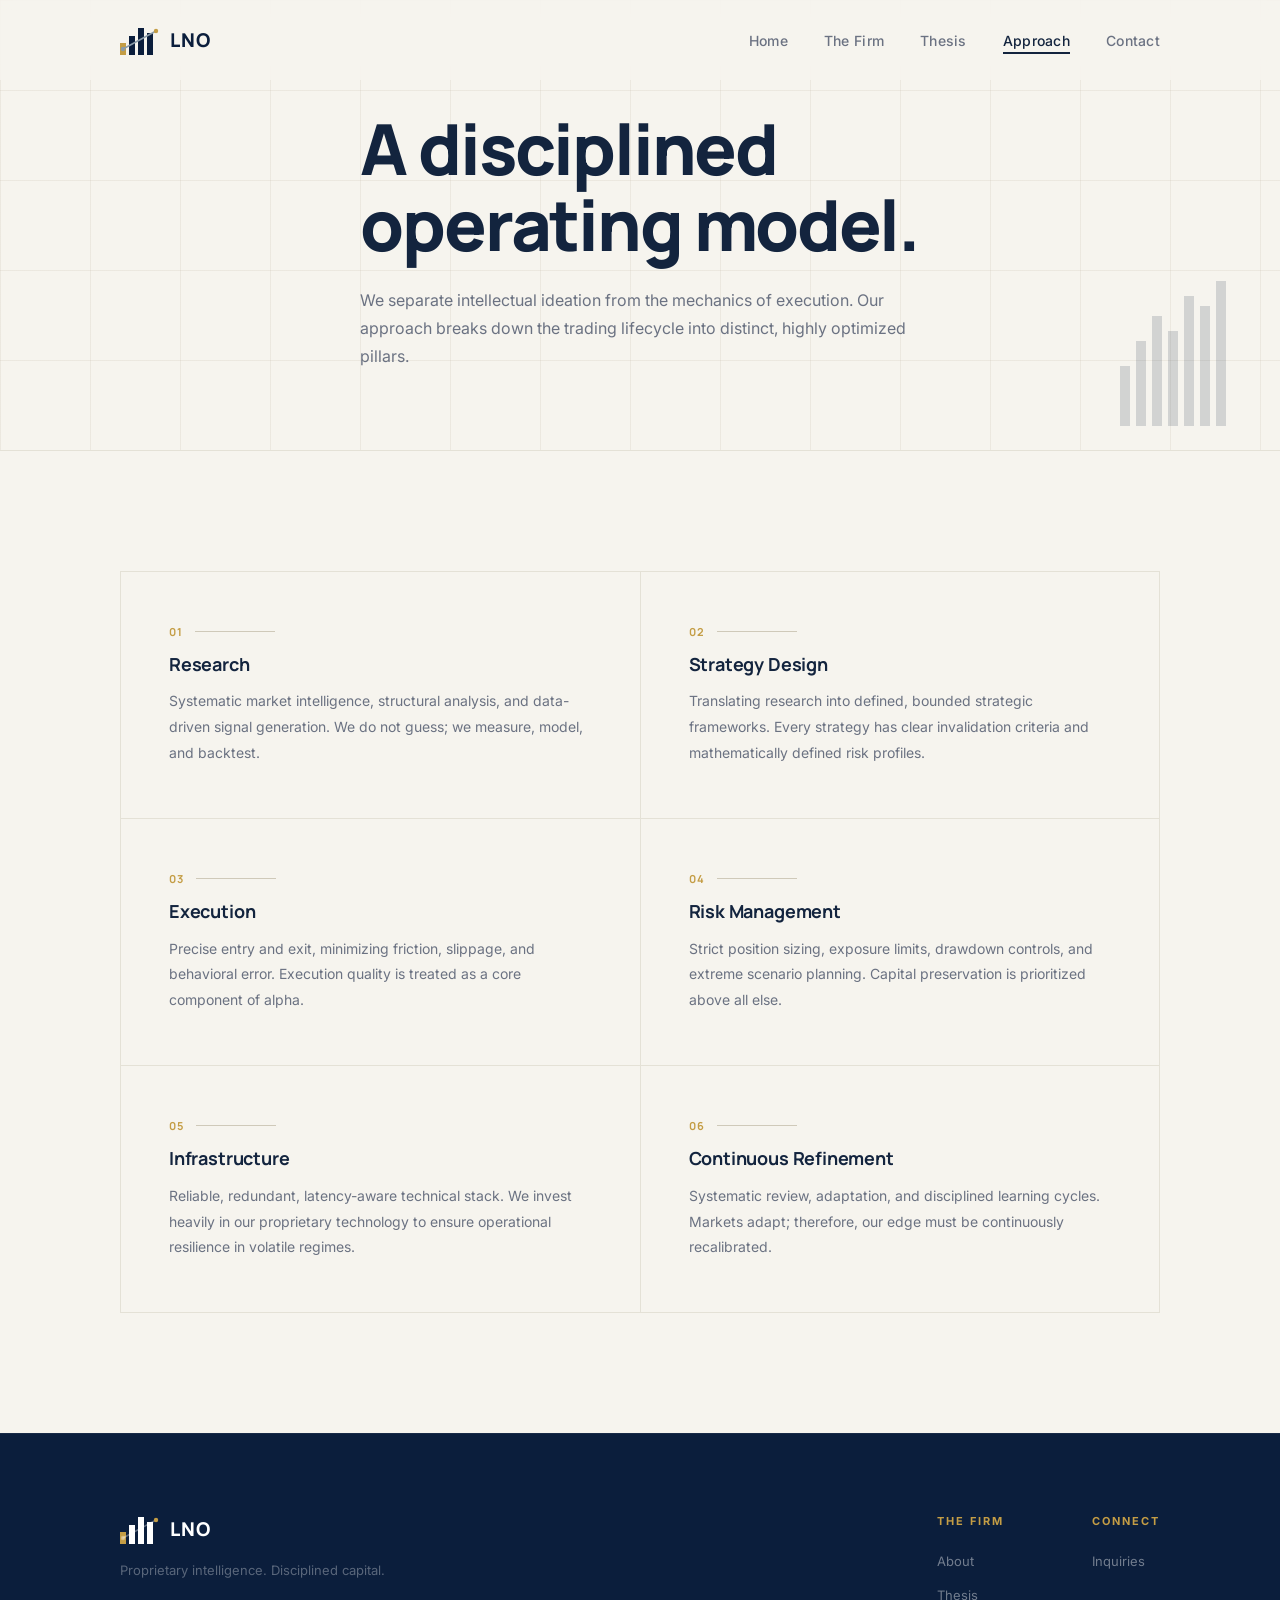
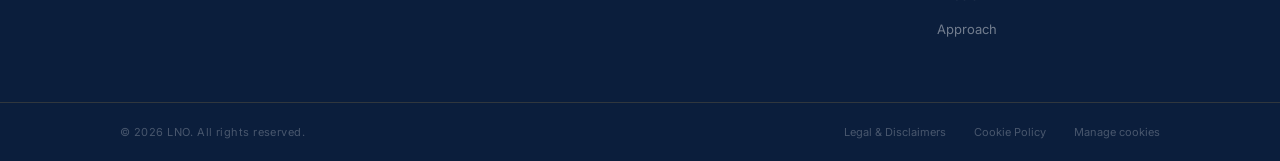
==== approach.html @ 442ed6e8 "Initial commit — LNO public website Reproduction fidèle de lno.company : - 5 pages (Home, The Firm, " ====
<!DOCTYPE html>
<html lang="en">
<head>
  <meta charset="UTF-8">
  <meta name="viewport" content="width=device-width, initial-scale=1.0">
  <title>LNO — Approach</title>
  <meta name="description" content="We separate intellectual ideation from the mechanics of execution. Our approach breaks down the trading lifecycle into distinct, highly optimized pillars.">
  <link rel="preconnect" href="https://fonts.googleapis.com">
  <link rel="preconnect" href="https://fonts.gstatic.com" crossorigin>
  <link href="https://fonts.googleapis.com/css2?family=Inter:wght@400;500;600&family=Manrope:wght@600;700;800&display=swap" rel="stylesheet">
  <link rel="stylesheet" href="style.css">
</head>
<body>

  <div id="progress-bar"></div>

  <!-- ===== NAV ===== -->
  <nav class="nav" id="nav">
    <div class="nav__inner">
      <a href="index.html" class="nav__logo">
        <svg class="nav__logo-icon" viewBox="0 0 40 30" fill="none" xmlns="http://www.w3.org/2000/svg">
          <rect x="0"  y="18" width="6" height="12" fill="#C49D45"/>
          <rect x="9"  y="11" width="6" height="19" fill="#0B1E3C"/>
          <rect x="18" y="3"  width="6" height="27" fill="#0B1E3C"/>
          <rect x="27" y="8"  width="6" height="22" fill="#0B1E3C"/>
          <line x1="3" y1="24" x2="36" y2="6" stroke="#8A9BA8" stroke-width="1.5" stroke-linecap="round"/>
          <circle cx="3"  cy="24" r="2.2" fill="#8A9BA8"/>
          <circle cx="36" cy="6"  r="2.2" fill="#C49D45"/>
        </svg>
        <span class="nav__logo-text">LNO</span>
      </a>

      <ul class="nav__links" id="navLinks">
        <li><a href="index.html"    class="nav__link">Home</a></li>
        <li><a href="firm.html"     class="nav__link">The Firm</a></li>
        <li><a href="thesis.html"   class="nav__link">Thesis</a></li>
        <li><a href="approach.html" class="nav__link nav__link--active">Approach</a></li>
        <li><a href="contact.html"  class="nav__link">Contact</a></li>
      </ul>

      <button class="nav__hamburger" id="hamburger" aria-label="Toggle menu" aria-expanded="false">
        <span></span><span></span><span></span>
      </button>
    </div>
  </nav>

  <!-- ===== PAGE HERO ===== -->
  <section class="page-hero">
    <div class="page-hero__chart" aria-hidden="true">
      <svg width="120" height="160" viewBox="0 0 120 160" fill="none" xmlns="http://www.w3.org/2000/svg">
        <rect x="0"  y="100" width="10" height="60"  fill="#0B1E3C"/>
        <rect x="16" y="75"  width="10" height="85"  fill="#0B1E3C"/>
        <rect x="32" y="50"  width="10" height="110" fill="#0B1E3C"/>
        <rect x="48" y="65"  width="10" height="95"  fill="#0B1E3C"/>
        <rect x="64" y="30"  width="10" height="130" fill="#0B1E3C"/>
        <rect x="80" y="40"  width="10" height="120" fill="#0B1E3C"/>
        <rect x="96" y="15"  width="10" height="145" fill="#0B1E3C"/>
      </svg>
    </div>
    <div class="container page-hero__content fade-in">
      <h1 class="page-hero__title">A disciplined<br>operating model.</h1>
      <p class="page-hero__sub">We separate intellectual ideation from the mechanics of execution. Our approach breaks down the trading lifecycle into distinct, highly optimized pillars.</p>
    </div>
  </section>

  <!-- ===== PILLARS ===== -->
  <section class="approach-pillars">
    <div class="container">
      <div class="approach-pillars__grid">

        <div class="ap-pillar fade-in" style="--delay:0s">
          <div class="ap-pillar__num">01</div>
          <h3 class="ap-pillar__title">Research</h3>
          <p class="ap-pillar__body">Systematic market intelligence, structural analysis, and data-driven signal generation. We do not guess; we measure, model, and backtest.</p>
        </div>

        <div class="ap-pillar fade-in" style="--delay:0.08s">
          <div class="ap-pillar__num">02</div>
          <h3 class="ap-pillar__title">Strategy Design</h3>
          <p class="ap-pillar__body">Translating research into defined, bounded strategic frameworks. Every strategy has clear invalidation criteria and mathematically defined risk profiles.</p>
        </div>

        <div class="ap-pillar fade-in" style="--delay:0.12s">
          <div class="ap-pillar__num">03</div>
          <h3 class="ap-pillar__title">Execution</h3>
          <p class="ap-pillar__body">Precise entry and exit, minimizing friction, slippage, and behavioral error. Execution quality is treated as a core component of alpha.</p>
        </div>

        <div class="ap-pillar fade-in" style="--delay:0.16s">
          <div class="ap-pillar__num">04</div>
          <h3 class="ap-pillar__title">Risk Management</h3>
          <p class="ap-pillar__body">Strict position sizing, exposure limits, drawdown controls, and extreme scenario planning. Capital preservation is prioritized above all else.</p>
        </div>

        <div class="ap-pillar fade-in" style="--delay:0.2s">
          <div class="ap-pillar__num">05</div>
          <h3 class="ap-pillar__title">Infrastructure</h3>
          <p class="ap-pillar__body">Reliable, redundant, latency-aware technical stack. We invest heavily in our proprietary technology to ensure operational resilience in volatile regimes.</p>
        </div>

        <div class="ap-pillar fade-in" style="--delay:0.24s">
          <div class="ap-pillar__num">06</div>
          <h3 class="ap-pillar__title">Continuous Refinement</h3>
          <p class="ap-pillar__body">Systematic review, adaptation, and disciplined learning cycles. Markets adapt; therefore, our edge must be continuously recalibrated.</p>
        </div>

      </div>
    </div>
  </section>

  <!-- ===== FOOTER ===== -->
  <footer class="footer">
    <div class="container footer__main">
      <div class="footer__brand">
        <a href="index.html" class="footer__logo">
          <svg class="footer__logo-icon" viewBox="0 0 40 30" fill="none" xmlns="http://www.w3.org/2000/svg">
            <rect x="0"  y="18" width="6" height="12" fill="#C49D45"/>
            <rect x="9"  y="11" width="6" height="19" fill="white"/>
            <rect x="18" y="3"  width="6" height="27" fill="white"/>
            <rect x="27" y="8"  width="6" height="22" fill="white"/>
            <line x1="3" y1="24" x2="36" y2="6" stroke="rgba(255,255,255,0.35)" stroke-width="1.5" stroke-linecap="round"/>
            <circle cx="3"  cy="24" r="2.2" fill="rgba(255,255,255,0.35)"/>
            <circle cx="36" cy="6"  r="2.2" fill="#C49D45"/>
          </svg>
          <span class="footer__logo-text">LNO</span>
        </a>
        <p class="footer__tagline">Proprietary intelligence. Disciplined capital.</p>
      </div>
      <nav class="footer__nav" aria-label="Footer navigation">
        <div class="footer__col">
          <p class="footer__col-label">The Firm</p>
          <ul>
            <li><a href="firm.html"     class="footer__link">About</a></li>
            <li><a href="thesis.html"   class="footer__link">Thesis</a></li>
            <li><a href="approach.html" class="footer__link">Approach</a></li>
          </ul>
        </div>
        <div class="footer__col">
          <p class="footer__col-label">Connect</p>
          <ul>
            <li><a href="contact.html" class="footer__link">Inquiries</a></li>
          </ul>
        </div>
      </nav>
    </div>
    <div class="footer__bottom">
      <div class="container footer__bottom-inner">
        <p class="footer__copy">© 2026 LNO. All rights reserved.</p>
        <div class="footer__legal">
          <a href="#" class="footer__legal-link">Legal &amp; Disclaimers</a>
          <a href="#" class="footer__legal-link">Cookie Policy</a>
          <a href="#" class="footer__legal-link">Manage cookies</a>
        </div>
      </div>
    </div>
  </footer>

  <script src="script.js"></script>
</body>
</html>
---- style.css ----
/* =========================================
   LNO — style.css
   ========================================= */

/* --- Variables --- */
:root {
  --bg:         #F6F4EE;
  --bg-alt:     #F0ECE3;
  --navy:       #0B1E3C;
  --text:       #13243E;
  --muted:      #6B7282;
  --gold:       #C49D45;
  --gold-dk:    #A8852F;
  --border:     #CFC9B9;
  --border-lt:  rgba(207,201,185,0.45);
  --white:      #ffffff;

  --font-sans:  'Inter', -apple-system, BlinkMacSystemFont, sans-serif;
  --font-head:  'Manrope', 'Inter', sans-serif;

  --nav-h:      80px;
  --max-w:      1200px;
  --pad-x:      80px;
  --sec-y:      120px;
}

/* --- Reset --- */
*, *::before, *::after { box-sizing: border-box; margin: 0; padding: 0; }
html { scroll-behavior: smooth; font-size: 16px; }
body {
  font-family: var(--font-sans);
  background: var(--bg);
  color: var(--text);
  -webkit-font-smoothing: antialiased;
  -moz-osx-font-smoothing: grayscale;
  overflow-x: hidden;
}
a { text-decoration: none; color: inherit; }
ul { list-style: none; }
h1, h2, h3, h4 {
  font-family: var(--font-head);
  font-weight: 800;
  line-height: 1.08;
  letter-spacing: -0.025em;
  color: var(--text);
}

/* --- Container --- */
.container {
  max-width: var(--max-w);
  margin: 0 auto;
  padding: 0 var(--pad-x);
}

/* --- Label --- */
.label {
  font-size: 11px;
  font-weight: 700;
  letter-spacing: 0.2em;
  text-transform: uppercase;
  color: var(--gold);
  margin-bottom: 52px;
}

/* --- Arrow link --- */
.arrow-link {
  display: inline-flex;
  align-items: center;
  gap: 8px;
  font-size: 11px;
  font-weight: 700;
  letter-spacing: 0.16em;
  text-transform: uppercase;
  color: var(--text);
  transition: color 0.2s;
}
.arrow-link .arr {
  display: inline-block;
  transition: transform 0.2s;
}
.arrow-link:hover { color: var(--gold); }
.arrow-link:hover .arr { transform: translateX(4px); }

/* --- Fade-in on scroll --- */
.fade-in {
  opacity: 0;
  transform: translateY(24px);
  transition: opacity 0.7s ease var(--delay, 0s),
              transform 0.7s ease var(--delay, 0s);
}
.fade-in.visible { opacity: 1; transform: translateY(0); }

/* =========================================
   SCROLL PROGRESS BAR
   ========================================= */
#progress-bar {
  position: fixed;
  top: 0;
  left: 0;
  height: 2px;
  width: 0%;
  background: var(--gold);
  z-index: 999;
  transition: width 0.05s linear;
}

/* =========================================
   NAVIGATION
   ========================================= */
.nav {
  position: fixed;
  top: 0; left: 0; right: 0;
  z-index: 200;
  height: var(--nav-h);
  background: rgba(246, 244, 238, 0.85);
  backdrop-filter: blur(12px);
  -webkit-backdrop-filter: blur(12px);
  border-bottom: 1px solid transparent;
  transition: border-color 0.3s, background 0.3s;
}
.nav.scrolled {
  border-bottom-color: var(--border-lt);
  background: rgba(246, 244, 238, 0.96);
}

.nav__inner {
  max-width: var(--max-w);
  margin: 0 auto;
  padding: 0 var(--pad-x);
  height: 100%;
  display: flex;
  align-items: center;
  justify-content: space-between;
}

/* Logo */
.nav__logo {
  display: flex;
  align-items: center;
  gap: 10px;
  color: var(--navy);
  flex-shrink: 0;
}
.nav__logo-icon { width: 40px; height: 30px; flex-shrink: 0; }
.nav__logo-text {
  font-family: var(--font-head);
  font-size: 19px;
  font-weight: 800;
  letter-spacing: 0.04em;
  color: var(--navy);
}

/* Nav links */
.nav__links {
  display: flex;
  align-items: center;
  gap: 36px;
}
.nav__link {
  font-size: 14px;
  font-weight: 500;
  letter-spacing: 0.02em;
  color: var(--muted);
  position: relative;
  padding-bottom: 2px;
  transition: color 0.2s;
}
.nav__link::after {
  content: '';
  position: absolute;
  bottom: -3px;
  left: 0; right: 0;
  height: 1.5px;
  background: var(--text);
  transform: scaleX(0);
  transform-origin: left;
  transition: transform 0.25s ease;
}
.nav__link:hover,
.nav__link--active { color: var(--text); }
.nav__link--active::after,
.nav__link:hover::after { transform: scaleX(1); }

/* Hamburger */
.nav__hamburger {
  display: none;
  flex-direction: column;
  justify-content: center;
  gap: 5px;
  background: none;
  border: none;
  cursor: pointer;
  padding: 6px;
  width: 36px;
  height: 36px;
}
.nav__hamburger span {
  display: block;
  width: 22px;
  height: 1.5px;
  background: var(--navy);
  border-radius: 1px;
  transition: transform 0.3s ease, opacity 0.3s ease;
}
.nav.open .nav__hamburger span:nth-child(1) { transform: translateY(6.5px) rotate(45deg); }
.nav.open .nav__hamburger span:nth-child(2) { opacity: 0; transform: scaleX(0); }
.nav.open .nav__hamburger span:nth-child(3) { transform: translateY(-6.5px) rotate(-45deg); }

/* =========================================
   HERO (home page)
   ========================================= */
.hero {
  position: relative;
  min-height: 100vh;
  display: flex;
  align-items: center;
  padding-top: var(--nav-h);
  overflow: hidden;
}

/* Grid background */
.hero::before {
  content: '';
  position: absolute;
  inset: 0;
  background-image:
    linear-gradient(rgba(207, 201, 185, 0.28) 1px, transparent 1px),
    linear-gradient(90deg, rgba(207, 201, 185, 0.28) 1px, transparent 1px);
  background-size: 90px 90px;
  pointer-events: none;
  z-index: 0;
}

/* Decorative chart (bottom-right) */
.hero__chart {
  position: absolute;
  right: 40px;
  bottom: 60px;
  pointer-events: none;
  opacity: 0.18;
  z-index: 0;
}

/* Scroll indicator */
.hero__scroll {
  position: absolute;
  left: 28px;
  bottom: 48px;
  display: flex;
  flex-direction: column;
  align-items: center;
  gap: 10px;
  z-index: 2;
}
.hero__scroll-text {
  writing-mode: vertical-rl;
  text-orientation: mixed;
  font-size: 10px;
  font-weight: 600;
  letter-spacing: 0.2em;
  text-transform: uppercase;
  color: var(--muted);
  opacity: 0.6;
}
.hero__scroll-arrow {
  font-size: 14px;
  color: var(--muted);
  opacity: 0.6;
  animation: scroll-bounce 2s ease-in-out infinite;
}
@keyframes scroll-bounce {
  0%, 100% { transform: translateY(0); }
  50% { transform: translateY(4px); }
}

.hero__content {
  position: relative;
  z-index: 1;
  padding-top: 40px;
  padding-bottom: 80px;
  max-width: 600px;
}

.hero__headline {
  font-family: var(--font-head);
  font-size: clamp(52px, 6vw, 80px);
  font-weight: 800;
  line-height: 1.06;
  letter-spacing: -0.03em;
  margin-bottom: 36px;
}
.hero__line { display: block; }
.hero__line--dark { color: var(--text); }
.hero__line--muted { color: var(--muted); }

.hero__sub {
  font-size: 15px;
  font-weight: 400;
  line-height: 1.8;
  color: var(--muted);
  max-width: 380px;
  padding-left: 18px;
  border-left: 2px solid var(--border);
}

/* =========================================
   PAGE HERO (inner pages)
   ========================================= */
.page-hero {
  position: relative;
  min-height: 50vh;
  display: flex;
  align-items: flex-end;
  padding-top: var(--nav-h);
  padding-bottom: 80px;
  overflow: hidden;
}
.page-hero::before {
  content: '';
  position: absolute;
  inset: 0;
  background-image:
    linear-gradient(rgba(207, 201, 185, 0.28) 1px, transparent 1px),
    linear-gradient(90deg, rgba(207, 201, 185, 0.28) 1px, transparent 1px);
  background-size: 90px 90px;
  pointer-events: none;
}
.page-hero__chart {
  position: absolute;
  right: 40px;
  bottom: 20px;
  pointer-events: none;
  opacity: 0.15;
}
.page-hero__content {
  position: relative;
  z-index: 1;
  max-width: 760px;
}
.page-hero__title {
  font-family: var(--font-head);
  font-size: clamp(48px, 5.5vw, 72px);
  font-weight: 800;
  letter-spacing: -0.03em;
  color: var(--text);
  margin-bottom: 24px;
}
.page-hero__sub {
  font-size: 16px;
  font-weight: 400;
  line-height: 1.75;
  color: var(--muted);
  max-width: 560px;
}

/* =========================================
   TICKER
   ========================================= */
.ticker {
  background: var(--navy);
  overflow: hidden;
  height: 52px;
  display: flex;
  align-items: center;
  border-top: 1px solid rgba(255,255,255,0.04);
  border-bottom: 1px solid rgba(255,255,255,0.04);
}
.ticker__track {
  display: inline-flex;
  align-items: center;
  white-space: nowrap;
  animation: ticker-roll 50s linear infinite;
  will-change: transform;
}
.ticker__item {
  font-size: 10px;
  font-weight: 700;
  letter-spacing: 0.22em;
  text-transform: uppercase;
  color: var(--gold);
  padding: 0 24px;
}
.ticker__sep {
  color: var(--gold);
  opacity: 0.45;
  font-size: 12px;
  flex-shrink: 0;
}
@keyframes ticker-roll {
  from { transform: translateX(0); }
  to   { transform: translateX(-50%); }
}

/* =========================================
   STATS (home)
   ========================================= */
.stats {
  padding: var(--sec-y) 0;
  border-top: 1px solid var(--border-lt);
  border-bottom: 1px solid var(--border-lt);
}
.stats__grid {
  display: grid;
  grid-template-columns: repeat(4, 1fr);
}
.stats__item {
  padding-right: 32px;
  border-right: 1px solid var(--border-lt);
}
.stats__item:last-child { border-right: none; padding-right: 0; }
.stats__item:not(:first-child) { padding-left: 48px; }

.stats__val {
  font-family: var(--font-head);
  font-size: clamp(40px, 4.5vw, 62px);
  font-weight: 800;
  color: var(--text);
  letter-spacing: -0.03em;
  line-height: 1;
  margin-bottom: 12px;
}
.stats__key {
  font-size: 10px;
  font-weight: 600;
  letter-spacing: 0.18em;
  text-transform: uppercase;
  color: var(--muted);
  opacity: 0.8;
}

/* =========================================
   STATS (inner pages) — 3-col variant
   ========================================= */
.stats-3 {
  padding: 80px 0;
  border-top: 1px solid var(--border-lt);
  border-bottom: 1px solid var(--border-lt);
}
.stats-3__grid {
  display: grid;
  grid-template-columns: repeat(3, 1fr);
}

/* =========================================
   PILLARS (home)
   ========================================= */
.pillars {
  padding: var(--sec-y) 0;
}
.pillars__grid {
  display: grid;
  grid-template-columns: 1fr 1fr;
  border-top: 1px solid var(--border-lt);
  border-left: 1px solid var(--border-lt);
}
.pillar {
  padding: 64px 56px;
  border-right: 1px solid var(--border-lt);
  border-bottom: 1px solid var(--border-lt);
}
.pillar__num {
  display: block;
  font-size: 11px;
  font-weight: 700;
  letter-spacing: 0.12em;
  color: var(--gold);
  margin-bottom: 20px;
}
.pillar__title {
  font-family: var(--font-head);
  font-size: 18px;
  font-weight: 700;
  color: var(--text);
  letter-spacing: -0.01em;
  margin-bottom: 16px;
}
.pillar__body {
  font-size: 14px;
  font-weight: 400;
  line-height: 1.85;
  color: var(--muted);
}

/* =========================================
   CORE PRINCIPLES (firm page)
   ========================================= */
.principles {
  padding: var(--sec-y) 0;
}
.principles__grid {
  display: grid;
  grid-template-columns: 1fr 1fr;
  border-top: 1px solid var(--border-lt);
  border-left: 1px solid var(--border-lt);
}
.principle {
  padding: 52px 48px;
  border-right: 1px solid var(--border-lt);
  border-bottom: 1px solid var(--border-lt);
}
.principle__title {
  font-family: var(--font-head);
  font-size: 17px;
  font-weight: 700;
  color: var(--text);
  letter-spacing: -0.01em;
  margin-bottom: 14px;
}
.principle__body {
  font-size: 14px;
  font-weight: 400;
  line-height: 1.85;
  color: var(--muted);
}

/* =========================================
   SPLIT (Thesis + Approach on home)
   ========================================= */
.split {
  padding: var(--sec-y) 0;
  border-top: 1px solid var(--border-lt);
}
.split__grid {
  display: grid;
  grid-template-columns: 1fr 1fr;
  gap: 96px;
}
.split__col { position: relative; overflow: hidden; }

/* Decorative orb on right col */
.split__orb {
  position: absolute;
  top: -60px;
  right: -120px;
  width: 380px;
  height: 380px;
  border-radius: 50%;
  background: var(--bg-alt);
  pointer-events: none;
  z-index: 0;
}
.split__col > *:not(.split__orb) { position: relative; z-index: 1; }

.split__heading {
  font-family: var(--font-head);
  font-size: clamp(34px, 3.6vw, 50px);
  font-weight: 800;
  color: var(--text);
  letter-spacing: -0.025em;
  line-height: 1.08;
  margin-bottom: 24px;
}
.split__body {
  font-size: 15px;
  font-weight: 400;
  line-height: 1.8;
  color: var(--muted);
  margin-bottom: 32px;
}

/* =========================================
   TEXT SECTIONS (identity, thesis body, etc.)
   ========================================= */
.text-section {
  padding: var(--sec-y) 0;
  border-top: 1px solid var(--border-lt);
}
.text-section__inner {
  max-width: 680px;
}
.text-section__label {
  font-size: 11px;
  font-weight: 700;
  letter-spacing: 0.2em;
  text-transform: uppercase;
  color: var(--gold);
  margin-bottom: 28px;
}
.text-section__heading {
  font-family: var(--font-head);
  font-size: clamp(26px, 2.8vw, 36px);
  font-weight: 800;
  color: var(--text);
  letter-spacing: -0.02em;
  margin-bottom: 24px;
}
.text-section__body {
  font-size: 15px;
  font-weight: 400;
  line-height: 1.85;
  color: var(--muted);
}

/* =========================================
   INEFFICIENCIES CARDS (thesis page)
   ========================================= */
.cards {
  padding: var(--sec-y) 0;
  border-top: 1px solid var(--border-lt);
}
.cards__label {
  font-size: 11px;
  font-weight: 700;
  letter-spacing: 0.2em;
  text-transform: uppercase;
  color: var(--gold);
  margin-bottom: 52px;
}
.cards__grid {
  display: grid;
  grid-template-columns: repeat(3, 1fr);
  gap: 0;
  border-top: 1px solid var(--border-lt);
  border-left: 1px solid var(--border-lt);
}
.card {
  padding: 52px 44px;
  border-right: 1px solid var(--border-lt);
  border-bottom: 1px solid var(--border-lt);
}
.card__title {
  font-family: var(--font-head);
  font-size: 17px;
  font-weight: 700;
  color: var(--text);
  letter-spacing: -0.01em;
  margin-bottom: 16px;
}
.card__body {
  font-size: 14px;
  line-height: 1.85;
  color: var(--muted);
}

/* =========================================
   APPROACH PILLARS (approach page) — numbered list
   ========================================= */
.approach-pillars {
  padding: var(--sec-y) 0;
  border-top: 1px solid var(--border-lt);
}
.approach-pillars__grid {
  display: grid;
  grid-template-columns: 1fr 1fr;
  gap: 0;
  border-top: 1px solid var(--border-lt);
  border-left: 1px solid var(--border-lt);
}
.ap-pillar {
  padding: 52px 48px;
  border-right: 1px solid var(--border-lt);
  border-bottom: 1px solid var(--border-lt);
  position: relative;
}
.ap-pillar__num {
  font-family: var(--font-head);
  font-size: 11px;
  font-weight: 700;
  letter-spacing: 0.1em;
  color: var(--gold);
  margin-bottom: 16px;
  display: flex;
  align-items: center;
  gap: 12px;
}
.ap-pillar__num::after {
  content: '';
  display: block;
  flex: 1;
  height: 1px;
  background: var(--border);
  max-width: 80px;
}
.ap-pillar__title {
  font-family: var(--font-head);
  font-size: 18px;
  font-weight: 700;
  color: var(--text);
  letter-spacing: -0.01em;
  margin-bottom: 14px;
}
.ap-pillar__body {
  font-size: 14px;
  line-height: 1.85;
  color: var(--muted);
}

/* =========================================
   NOT-DO LIST (firm page)
   ========================================= */
.not-do {
  padding: var(--sec-y) 0;
  border-top: 1px solid var(--border-lt);
}
.not-do__heading {
  font-family: var(--font-head);
  font-size: clamp(26px, 2.8vw, 36px);
  font-weight: 800;
  color: var(--text);
  letter-spacing: -0.02em;
  margin-bottom: 48px;
}
.not-do__list {
  display: flex;
  flex-direction: column;
  gap: 0;
  border-top: 1px solid var(--border-lt);
}
.not-do__item {
  display: flex;
  align-items: flex-start;
  gap: 20px;
  padding: 28px 0;
  border-bottom: 1px solid var(--border-lt);
}
.not-do__dash {
  font-size: 16px;
  color: var(--gold);
  flex-shrink: 0;
  margin-top: 1px;
}
.not-do__text {
  font-size: 15px;
  font-weight: 400;
  line-height: 1.7;
  color: var(--muted);
}

/* =========================================
   CONTACT SECTION
   ========================================= */
.contact-section {
  padding: var(--sec-y) 0;
  border-top: 1px solid var(--border-lt);
}
.contact-section__label {
  font-size: 11px;
  font-weight: 700;
  letter-spacing: 0.2em;
  text-transform: uppercase;
  color: var(--muted);
  opacity: 0.7;
  margin-bottom: 24px;
  border-top: 1px solid var(--border-lt);
  padding-top: 28px;
}
.contact-section__email {
  display: inline-flex;
  align-items: center;
  gap: 12px;
  font-family: var(--font-head);
  font-size: clamp(22px, 2.8vw, 32px);
  font-weight: 700;
  color: var(--text);
  letter-spacing: -0.02em;
  margin-bottom: 20px;
  transition: color 0.2s;
}
.contact-section__email:hover { color: var(--gold); }
.contact-section__email .arr {
  font-size: 20px;
  transition: transform 0.2s;
}
.contact-section__email:hover .arr { transform: translateX(4px); }
.contact-section__desc {
  font-size: 14px;
  line-height: 1.8;
  color: var(--muted);
  max-width: 480px;
}

/* =========================================
   CTA (dark)
   ========================================= */
.cta {
  background: var(--navy);
  padding: 120px 0;
}
.cta__inner {
  display: flex;
  justify-content: center;
}
.cta__inner > div {
  text-align: center;
  max-width: 760px;
}
.cta__heading {
  font-family: var(--font-head);
  font-size: clamp(22px, 3vw, 40px);
  font-weight: 800;
  color: var(--white);
  line-height: 1.2;
  letter-spacing: -0.025em;
  margin-bottom: 28px;
}
.cta__body {
  font-size: 15px;
  font-weight: 400;
  line-height: 1.8;
  color: rgba(255,255,255,0.45);
  max-width: 500px;
  margin: 0 auto 52px;
}
.cta__btn {
  display: inline-block;
  background: var(--gold);
  color: var(--navy);
  font-size: 13px;
  font-weight: 700;
  letter-spacing: 0.1em;
  text-transform: uppercase;
  padding: 18px 56px;
  border-radius: 2px;
  transition: background 0.2s, transform 0.2s;
}
.cta__btn:hover {
  background: var(--gold-dk);
  transform: translateY(-2px);
}

/* =========================================
   FOOTER
   ========================================= */
.footer {
  background: var(--navy);
  border-top: 1px solid rgba(255,255,255,0.06);
}
.footer__main {
  display: flex;
  justify-content: space-between;
  align-items: flex-start;
  gap: 64px;
  padding-top: 80px;
  padding-bottom: 64px;
}

/* Brand */
.footer__brand { max-width: 280px; }
.footer__logo {
  display: inline-flex;
  align-items: center;
  gap: 10px;
  margin-bottom: 16px;
  color: var(--white);
}
.footer__logo-icon { width: 40px; height: 30px; flex-shrink: 0; }
.footer__logo-text {
  font-family: var(--font-head);
  font-size: 19px;
  font-weight: 800;
  letter-spacing: 0.04em;
  color: var(--white);
}
.footer__tagline {
  font-size: 13px;
  color: rgba(255,255,255,0.32);
  line-height: 1.6;
}

/* Footer nav */
.footer__nav {
  display: flex;
  gap: 88px;
  flex-shrink: 0;
}
.footer__col-label {
  font-size: 11px;
  font-weight: 700;
  letter-spacing: 0.18em;
  text-transform: uppercase;
  color: var(--gold);
  margin-bottom: 22px;
}
.footer__col ul {
  display: flex;
  flex-direction: column;
  gap: 14px;
}
.footer__link {
  font-size: 13px;
  font-weight: 400;
  color: rgba(255,255,255,0.42);
  transition: color 0.2s;
}
.footer__link:hover { color: rgba(255,255,255,0.85); }

/* Footer bottom */
.footer__bottom {
  border-top: 1px solid rgba(196,157,69,0.2);
  padding: 22px 0;
}
.footer__bottom-inner {
  display: flex;
  justify-content: space-between;
  align-items: center;
  flex-wrap: wrap;
  gap: 12px;
}
.footer__copy {
  font-size: 11px;
  letter-spacing: 0.04em;
  color: rgba(255,255,255,0.25);
}
.footer__legal { display: flex; gap: 28px; flex-wrap: wrap; }
.footer__legal-link {
  font-size: 11px;
  color: rgba(255,255,255,0.25);
  transition: color 0.2s;
}
.footer__legal-link:hover { color: rgba(255,255,255,0.55); }

/* =========================================
   RESPONSIVE — 1024px
   ========================================= */
@media (max-width: 1024px) {
  :root {
    --pad-x: 48px;
    --sec-y: 96px;
  }

  .stats__grid { grid-template-columns: repeat(2, 1fr); }
  .stats__item:nth-child(2) { border-right: none; }
  .stats__item:nth-child(3),
  .stats__item:nth-child(4) {
    border-top: 1px solid var(--border-lt);
    padding-top: 48px;
  }
  .stats__item:nth-child(4) { border-right: none; }

  .stats-3__grid { grid-template-columns: repeat(3, 1fr); }

  .split__grid { gap: 56px; }
  .split__orb { width: 280px; height: 280px; right: -80px; top: -30px; }

  .cards__grid { grid-template-columns: 1fr; }

  .approach-pillars__grid { grid-template-columns: 1fr; }
}

/* =========================================
   RESPONSIVE — 768px
   ========================================= */
@media (max-width: 768px) {
  :root {
    --sec-y: 72px;
    --pad-x: 28px;
  }

  /* Nav mobile */
  .nav__links {
    display: none;
    position: fixed;
    top: var(--nav-h);
    left: 0; right: 0;
    flex-direction: column;
    gap: 0;
    background: var(--bg);
    padding: 8px 0 24px;
    border-bottom: 1px solid var(--border-lt);
    box-shadow: 0 16px 40px rgba(0,0,0,0.06);
    z-index: 100;
  }
  .nav__link {
    font-size: 15px;
    padding: 16px 28px;
    width: 100%;
  }
  .nav__link::after { display: none; }
  .nav.open .nav__links { display: flex; }
  .nav__hamburger { display: flex; }

  /* Hero */
  .hero__headline { font-size: clamp(38px, 10vw, 56px); }
  .hero__chart { display: none; }
  .hero__scroll { display: none; }

  /* Stats */
  .stats__grid { grid-template-columns: 1fr 1fr; }
  .stats__item:nth-child(1) { padding-left: 0; }
  .stats__item:nth-child(2) { border-right: none; }
  .stats__item:nth-child(3) { padding-left: 0; border-right: 1px solid var(--border-lt); }
  .stats__item:nth-child(4) { border-right: none; }

  .stats-3__grid { grid-template-columns: 1fr; }
  .stats-3__grid .stats__item { border-right: none; border-bottom: 1px solid var(--border-lt); padding-left: 0; padding-bottom: 40px; }

  /* Pillars */
  .pillars__grid { grid-template-columns: 1fr; }
  .pillar { padding: 48px 0; }

  /* Principles */
  .principles__grid { grid-template-columns: 1fr; }
  .principle { padding: 40px 0; }

  /* Approach pillars */
  .approach-pillars__grid { grid-template-columns: 1fr; }
  .ap-pillar { padding: 40px 0; }

  /* Cards */
  .cards__grid { grid-template-columns: 1fr; }
  .card { padding: 40px 0; }

  /* Split */
  .split__grid { grid-template-columns: 1fr; gap: 56px; }
  .split__orb { width: 220px; height: 220px; right: -30px; top: -20px; }

  /* Footer */
  .footer__main { flex-direction: column; gap: 48px; }
  .footer__nav { gap: 48px; }
  .footer__bottom-inner { flex-direction: column; align-items: flex-start; gap: 16px; }

  /* Page hero */
  .page-hero__title { font-size: clamp(36px, 9vw, 52px); }
  .page-hero__chart { display: none; }
}

/* =========================================
   RESPONSIVE — 480px
   ========================================= */
@media (max-width: 480px) {
  :root { --pad-x: 20px; }
  .footer__nav { flex-direction: column; gap: 36px; }
  .footer__legal { gap: 16px; }
  .stats__item:not(:first-child) { padding-left: 20px; }
  .not-do__item { flex-direction: column; gap: 8px; }
}
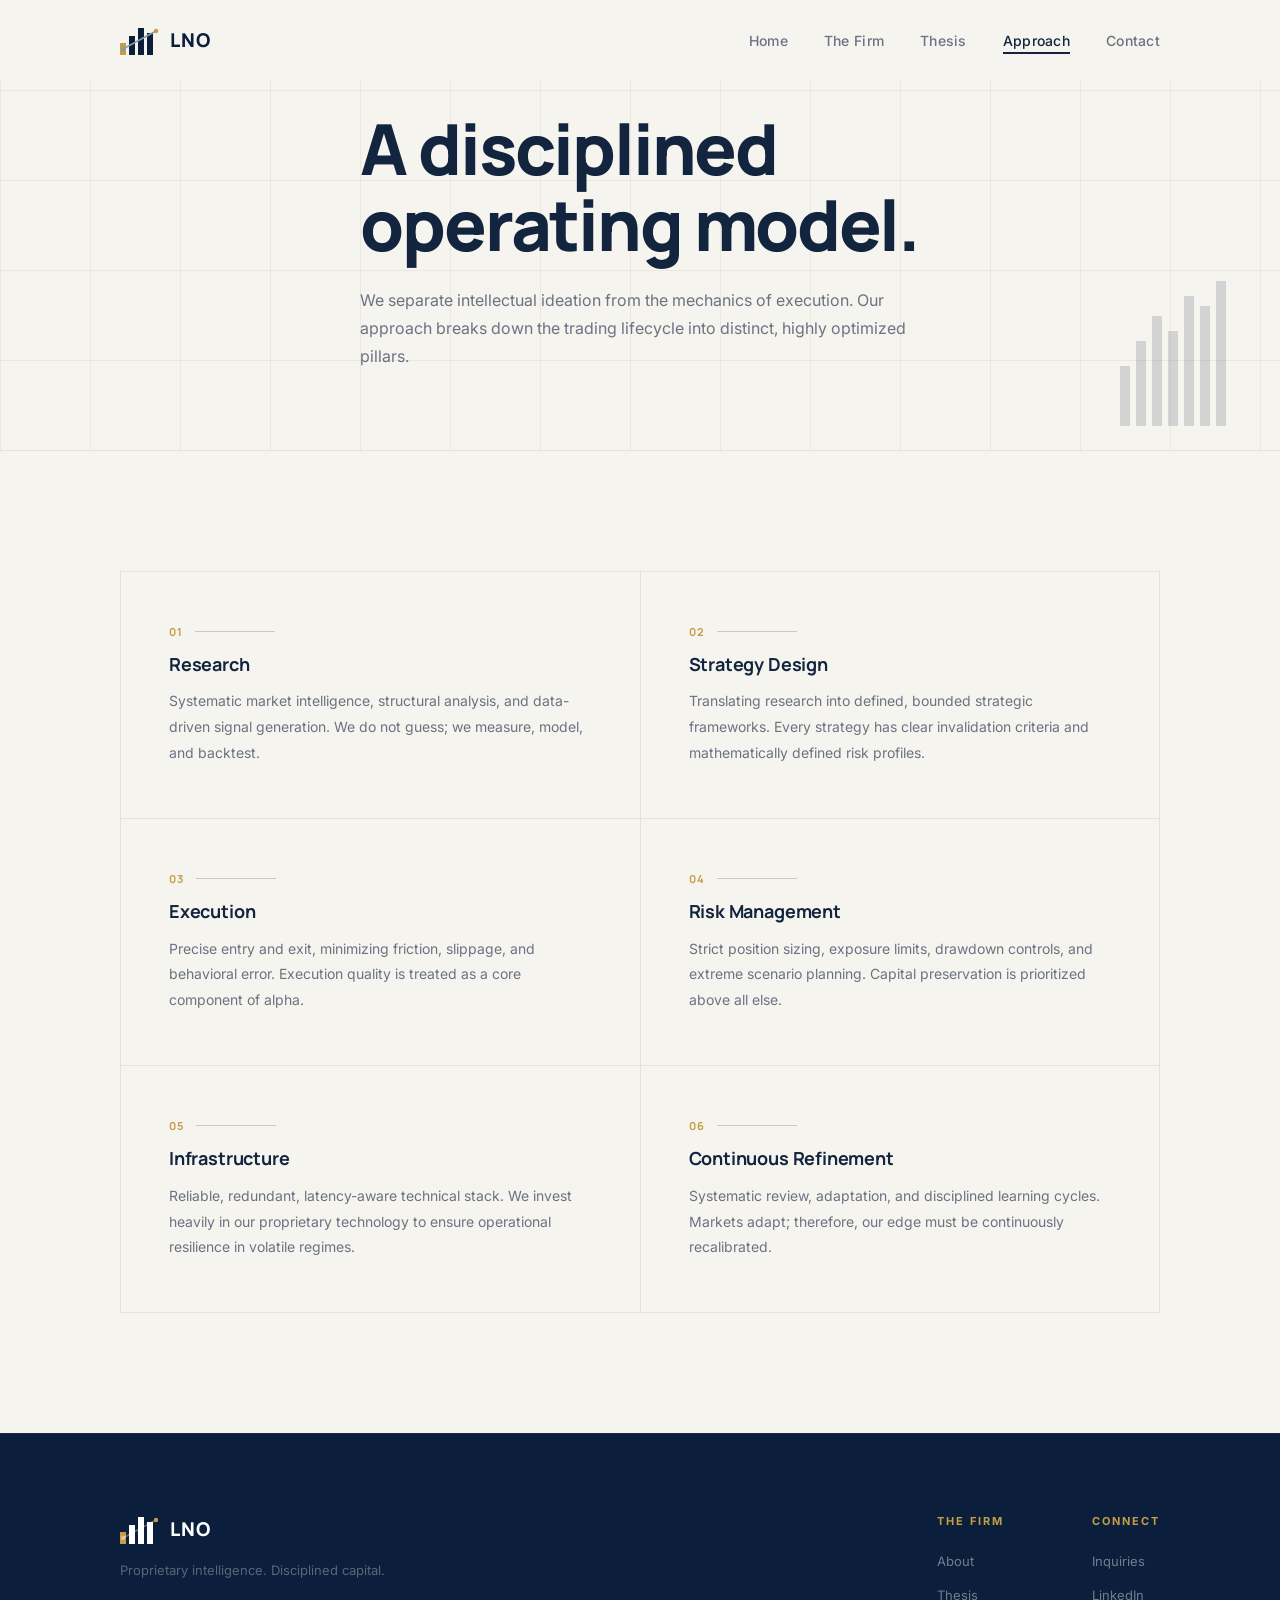
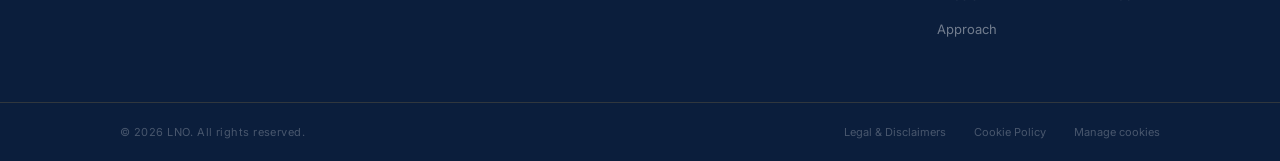
==== commit d8f21c85: "footer: add LinkedIn link in the Connect section (all pages) Co-Authored-By: Claude Opus 4.8 <norepl" ====
--- a/approach.html
+++ b/approach.html
@@ -139,6 +139,7 @@
           <p class="footer__col-label">Connect</p>
           <ul>
             <li><a href="contact.html" class="footer__link">Inquiries</a></li>
+            <li><a href="https://www.linkedin.com/company/wearelno/" class="footer__link" target="_blank" rel="noopener">LinkedIn</a></li>
           </ul>
         </div>
       </nav>
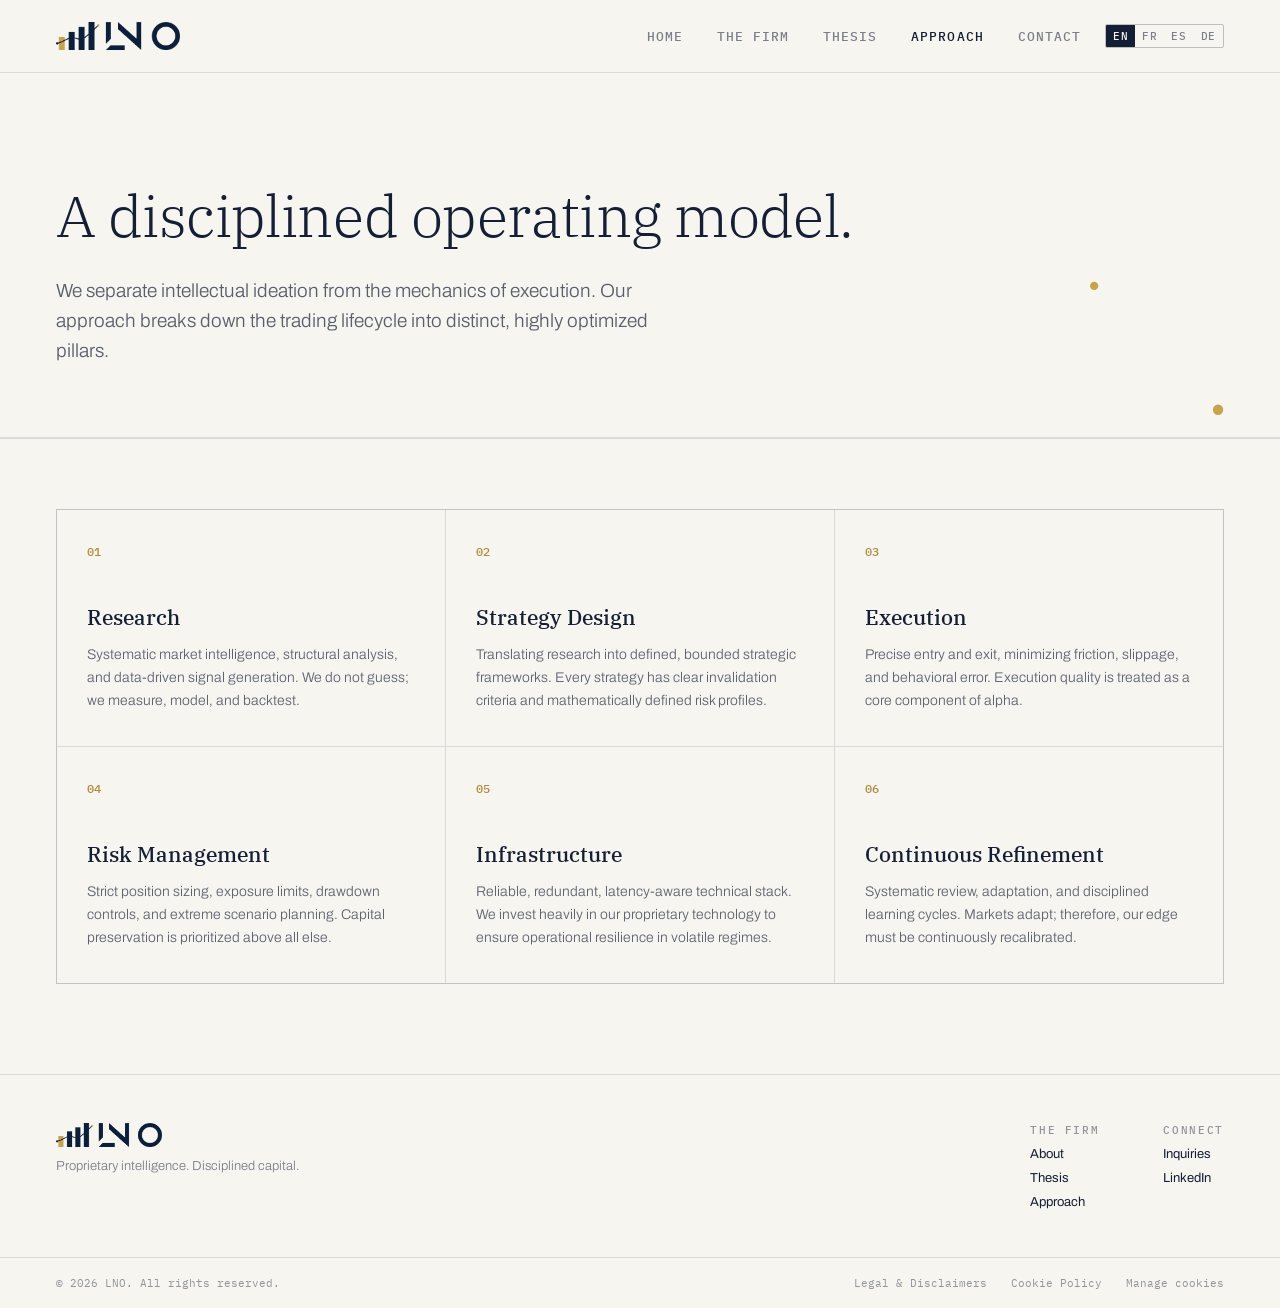
==== commit 253d2968: "Redesign: new visual system — IBM Plex Serif/Mono/Archivo, 4-language i18n (EN/FR/ES/DE), animated S" ====
--- a/approach.html
+++ b/approach.html
@@ -7,151 +7,113 @@
   <meta name="description" content="We separate intellectual ideation from the mechanics of execution. Our approach breaks down the trading lifecycle into distinct, highly optimized pillars.">
   <link rel="preconnect" href="https://fonts.googleapis.com">
   <link rel="preconnect" href="https://fonts.gstatic.com" crossorigin>
-  <link href="https://fonts.googleapis.com/css2?family=Inter:wght@400;500;600&family=Manrope:wght@600;700;800&display=swap" rel="stylesheet">
+  <link href="https://fonts.googleapis.com/css2?family=IBM+Plex+Serif:ital,wght@0,300;0,400;0,500;0,600;1,300;1,400&family=IBM+Plex+Mono:wght@400;500&family=Archivo:wght@300;400;500;600;700;800&display=swap" rel="stylesheet">
   <link rel="stylesheet" href="style.css">
 </head>
 <body>
 
-  <div id="progress-bar"></div>
-
-  <!-- ===== NAV ===== -->
   <nav class="nav" id="nav">
-    <div class="nav__inner">
-      <a href="index.html" class="nav__logo">
-        <svg class="nav__logo-icon" viewBox="0 0 40 30" fill="none" xmlns="http://www.w3.org/2000/svg">
-          <rect x="0"  y="18" width="6" height="12" fill="#C49D45"/>
-          <rect x="9"  y="11" width="6" height="19" fill="#0B1E3C"/>
-          <rect x="18" y="3"  width="6" height="27" fill="#0B1E3C"/>
-          <rect x="27" y="8"  width="6" height="22" fill="#0B1E3C"/>
-          <line x1="3" y1="24" x2="36" y2="6" stroke="#8A9BA8" stroke-width="1.5" stroke-linecap="round"/>
-          <circle cx="3"  cy="24" r="2.2" fill="#8A9BA8"/>
-          <circle cx="36" cy="6"  r="2.2" fill="#C49D45"/>
-        </svg>
-        <span class="nav__logo-text">LNO</span>
-      </a>
-
-      <ul class="nav__links" id="navLinks">
-        <li><a href="index.html"    class="nav__link">Home</a></li>
-        <li><a href="firm.html"     class="nav__link">The Firm</a></li>
-        <li><a href="thesis.html"   class="nav__link">Thesis</a></li>
-        <li><a href="approach.html" class="nav__link nav__link--active">Approach</a></li>
-        <li><a href="contact.html"  class="nav__link">Contact</a></li>
+    <a href="index.html" class="nav__logo"><img src="assets/lno-logo.png" alt="LNO"></a>
+    <div class="nav__right" id="navRight">
+      <ul class="nav__links">
+        <li><a href="index.html"    class="nav__link" data-i18n="nav.home">HOME</a></li>
+        <li><a href="firm.html"     class="nav__link" data-i18n="nav.firm">THE FIRM</a></li>
+        <li><a href="thesis.html"   class="nav__link" data-i18n="nav.thesis">THESIS</a></li>
+        <li><a href="approach.html" class="nav__link nav__link--active" data-i18n="nav.approach">APPROACH</a></li>
+        <li><a href="contact.html"  class="nav__link" data-i18n="nav.contact">CONTACT</a></li>
       </ul>
-
-      <button class="nav__hamburger" id="hamburger" aria-label="Toggle menu" aria-expanded="false">
-        <span></span><span></span><span></span>
-      </button>
+      <div class="nav__lang">
+        <button class="nav__lang-btn" data-lang-btn="en">EN</button>
+        <button class="nav__lang-btn" data-lang-btn="fr">FR</button>
+        <button class="nav__lang-btn" data-lang-btn="es">ES</button>
+        <button class="nav__lang-btn" data-lang-btn="de">DE</button>
+      </div>
     </div>
+    <button class="nav__hamburger" id="hamburger" aria-label="Menu" aria-expanded="false">
+      <span></span><span></span><span></span>
+    </button>
   </nav>
 
-  <!-- ===== PAGE HERO ===== -->
+  <!-- PAGE HERO -->
   <section class="page-hero">
-    <div class="page-hero__chart" aria-hidden="true">
-      <svg width="120" height="160" viewBox="0 0 120 160" fill="none" xmlns="http://www.w3.org/2000/svg">
-        <rect x="0"  y="100" width="10" height="60"  fill="#0B1E3C"/>
-        <rect x="16" y="75"  width="10" height="85"  fill="#0B1E3C"/>
-        <rect x="32" y="50"  width="10" height="110" fill="#0B1E3C"/>
-        <rect x="48" y="65"  width="10" height="95"  fill="#0B1E3C"/>
-        <rect x="64" y="30"  width="10" height="130" fill="#0B1E3C"/>
-        <rect x="80" y="40"  width="10" height="120" fill="#0B1E3C"/>
-        <rect x="96" y="15"  width="10" height="145" fill="#0B1E3C"/>
+    <div class="page-hero__bg" aria-hidden="true">
+      <svg width="100%" height="100%" viewBox="0 0 1240 620" preserveAspectRatio="xMaxYMid slice" style="display:block;animation:lnoDrift 22s ease-in-out infinite">
+        <polyline points="620,540 760,500 900,520 1040,430 1180,460 1320,340" fill="none" stroke="#141F36" stroke-opacity=".12" stroke-width="2" stroke-dasharray="1400" stroke-dashoffset="1400" style="animation:lnoDraw 14s linear infinite"/>
+        <polyline points="620,470 780,430 920,460 1060,340 1200,380 1340,240" fill="none" stroke="#141F36" stroke-opacity=".08" stroke-width="2" stroke-dasharray="1400" stroke-dashoffset="1400" style="animation:lnoDraw 14s linear infinite;animation-delay:-5s"/>
+        <polyline points="620,400 800,360 940,390 1080,260 1220,310 1360,150" fill="none" stroke="#141F36" stroke-opacity=".05" stroke-width="2" stroke-dasharray="1400" stroke-dashoffset="1400" style="animation:lnoDraw 14s linear infinite;animation-delay:-9s"/>
+        <circle cx="1180" cy="460" r="5" fill="#C9A24C" style="animation:lnoPulse 6s ease-in-out infinite"/>
+        <circle cx="1060" cy="340" r="4" fill="#C9A24C" style="animation:lnoPulse 6s ease-in-out infinite;animation-delay:-3s"/>
       </svg>
     </div>
-    <div class="container page-hero__content fade-in">
-      <h1 class="page-hero__title">A disciplined<br>operating model.</h1>
-      <p class="page-hero__sub">We separate intellectual ideation from the mechanics of execution. Our approach breaks down the trading lifecycle into distinct, highly optimized pillars.</p>
+    <div class="page-hero__content fade-in">
+      <h1 class="page-hero__h1" data-i18n="approach.title">A disciplined operating model.</h1>
+      <p class="page-hero__lead" data-i18n="approach.lead">We separate intellectual ideation from the mechanics of execution. Our approach breaks down the trading lifecycle into distinct, highly optimized pillars.</p>
     </div>
   </section>
 
-  <!-- ===== PILLARS ===== -->
-  <section class="approach-pillars">
-    <div class="container">
-      <div class="approach-pillars__grid">
-
-        <div class="ap-pillar fade-in" style="--delay:0s">
-          <div class="ap-pillar__num">01</div>
-          <h3 class="ap-pillar__title">Research</h3>
-          <p class="ap-pillar__body">Systematic market intelligence, structural analysis, and data-driven signal generation. We do not guess; we measure, model, and backtest.</p>
-        </div>
-
-        <div class="ap-pillar fade-in" style="--delay:0.08s">
-          <div class="ap-pillar__num">02</div>
-          <h3 class="ap-pillar__title">Strategy Design</h3>
-          <p class="ap-pillar__body">Translating research into defined, bounded strategic frameworks. Every strategy has clear invalidation criteria and mathematically defined risk profiles.</p>
-        </div>
-
-        <div class="ap-pillar fade-in" style="--delay:0.12s">
-          <div class="ap-pillar__num">03</div>
-          <h3 class="ap-pillar__title">Execution</h3>
-          <p class="ap-pillar__body">Precise entry and exit, minimizing friction, slippage, and behavioral error. Execution quality is treated as a core component of alpha.</p>
-        </div>
-
-        <div class="ap-pillar fade-in" style="--delay:0.16s">
-          <div class="ap-pillar__num">04</div>
-          <h3 class="ap-pillar__title">Risk Management</h3>
-          <p class="ap-pillar__body">Strict position sizing, exposure limits, drawdown controls, and extreme scenario planning. Capital preservation is prioritized above all else.</p>
-        </div>
-
-        <div class="ap-pillar fade-in" style="--delay:0.2s">
-          <div class="ap-pillar__num">05</div>
-          <h3 class="ap-pillar__title">Infrastructure</h3>
-          <p class="ap-pillar__body">Reliable, redundant, latency-aware technical stack. We invest heavily in our proprietary technology to ensure operational resilience in volatile regimes.</p>
-        </div>
-
-        <div class="ap-pillar fade-in" style="--delay:0.24s">
-          <div class="ap-pillar__num">06</div>
-          <h3 class="ap-pillar__title">Continuous Refinement</h3>
-          <p class="ap-pillar__body">Systematic review, adaptation, and disciplined learning cycles. Markets adapt; therefore, our edge must be continuously recalibrated.</p>
-        </div>
-
+  <!-- 6 PILLARS -->
+  <section class="pillars-section">
+    <div class="pillars-grid">
+      <div class="pillar-cell fade-in" style="--delay:.0s">
+        <div class="pillar-cell__num" data-i18n="approach.pillars.0.num">01</div>
+        <h3 class="pillar-cell__title" data-i18n="approach.pillars.0.title">Research</h3>
+        <p class="pillar-cell__body" data-i18n="approach.pillars.0.body">Systematic market intelligence, structural analysis, and data-driven signal generation. We do not guess; we measure, model, and backtest.</p>
+      </div>
+      <div class="pillar-cell fade-in" style="--delay:.06s">
+        <div class="pillar-cell__num" data-i18n="approach.pillars.1.num">02</div>
+        <h3 class="pillar-cell__title" data-i18n="approach.pillars.1.title">Strategy Design</h3>
+        <p class="pillar-cell__body" data-i18n="approach.pillars.1.body">Translating research into defined, bounded strategic frameworks. Every strategy has clear invalidation criteria and mathematically defined risk profiles.</p>
+      </div>
+      <div class="pillar-cell fade-in" style="--delay:.12s">
+        <div class="pillar-cell__num" data-i18n="approach.pillars.2.num">03</div>
+        <h3 class="pillar-cell__title" data-i18n="approach.pillars.2.title">Execution</h3>
+        <p class="pillar-cell__body" data-i18n="approach.pillars.2.body">Precise entry and exit, minimizing friction, slippage, and behavioral error. Execution quality is treated as a core component of alpha.</p>
+      </div>
+      <div class="pillar-cell fade-in" style="--delay:.18s">
+        <div class="pillar-cell__num" data-i18n="approach.pillars.3.num">04</div>
+        <h3 class="pillar-cell__title" data-i18n="approach.pillars.3.title">Risk Management</h3>
+        <p class="pillar-cell__body" data-i18n="approach.pillars.3.body">Strict position sizing, exposure limits, drawdown controls, and extreme scenario planning. Capital preservation is prioritized above all else.</p>
+      </div>
+      <div class="pillar-cell fade-in" style="--delay:.24s">
+        <div class="pillar-cell__num" data-i18n="approach.pillars.4.num">05</div>
+        <h3 class="pillar-cell__title" data-i18n="approach.pillars.4.title">Infrastructure</h3>
+        <p class="pillar-cell__body" data-i18n="approach.pillars.4.body">Reliable, redundant, latency-aware technical stack. We invest heavily in our proprietary technology to ensure operational resilience in volatile regimes.</p>
+      </div>
+      <div class="pillar-cell fade-in" style="--delay:.30s">
+        <div class="pillar-cell__num" data-i18n="approach.pillars.5.num">06</div>
+        <h3 class="pillar-cell__title" data-i18n="approach.pillars.5.title">Continuous Refinement</h3>
+        <p class="pillar-cell__body" data-i18n="approach.pillars.5.body">Systematic review, adaptation, and disciplined learning cycles. Markets adapt; therefore, our edge must be continuously recalibrated.</p>
       </div>
     </div>
   </section>
 
-  <!-- ===== FOOTER ===== -->
+  <!-- FOOTER -->
   <footer class="footer">
-    <div class="container footer__main">
+    <div class="footer__main">
       <div class="footer__brand">
-        <a href="index.html" class="footer__logo">
-          <svg class="footer__logo-icon" viewBox="0 0 40 30" fill="none" xmlns="http://www.w3.org/2000/svg">
-            <rect x="0"  y="18" width="6" height="12" fill="#C49D45"/>
-            <rect x="9"  y="11" width="6" height="19" fill="white"/>
-            <rect x="18" y="3"  width="6" height="27" fill="white"/>
-            <rect x="27" y="8"  width="6" height="22" fill="white"/>
-            <line x1="3" y1="24" x2="36" y2="6" stroke="rgba(255,255,255,0.35)" stroke-width="1.5" stroke-linecap="round"/>
-            <circle cx="3"  cy="24" r="2.2" fill="rgba(255,255,255,0.35)"/>
-            <circle cx="36" cy="6"  r="2.2" fill="#C49D45"/>
-          </svg>
-          <span class="footer__logo-text">LNO</span>
-        </a>
-        <p class="footer__tagline">Proprietary intelligence. Disciplined capital.</p>
+        <a href="index.html" class="footer__brand-logo"><img src="assets/lno-logo.png" alt="LNO"></a>
+        <p class="footer__tagline" data-i18n="footer.tagline">Proprietary intelligence. Disciplined capital.</p>
       </div>
       <nav class="footer__nav" aria-label="Footer navigation">
         <div class="footer__col">
-          <p class="footer__col-label">The Firm</p>
-          <ul>
-            <li><a href="firm.html"     class="footer__link">About</a></li>
-            <li><a href="thesis.html"   class="footer__link">Thesis</a></li>
-            <li><a href="approach.html" class="footer__link">Approach</a></li>
-          </ul>
+          <p class="footer__col-label" data-i18n="footer.firmLabel">THE FIRM</p>
+          <a href="firm.html"     class="footer__link" data-i18n="footer.about">About</a>
+          <a href="thesis.html"   class="footer__link" data-i18n="footer.thesisLink">Thesis</a>
+          <a href="approach.html" class="footer__link" data-i18n="footer.approachLink">Approach</a>
         </div>
         <div class="footer__col">
-          <p class="footer__col-label">Connect</p>
-          <ul>
-            <li><a href="contact.html" class="footer__link">Inquiries</a></li>
-            <li><a href="https://www.linkedin.com/company/wearelno/" class="footer__link" target="_blank" rel="noopener">LinkedIn</a></li>
-          </ul>
+          <p class="footer__col-label" data-i18n="footer.connectLabel">CONNECT</p>
+          <a href="contact.html" class="footer__link" data-i18n="footer.inquiries">Inquiries</a>
+          <a href="https://www.linkedin.com/company/wearelno/" class="footer__link" target="_blank" rel="noopener" data-i18n="footer.linkedin">LinkedIn</a>
         </div>
       </nav>
     </div>
     <div class="footer__bottom">
-      <div class="container footer__bottom-inner">
-        <p class="footer__copy">© 2026 LNO. All rights reserved.</p>
-        <div class="footer__legal">
-          <a href="#" class="footer__legal-link">Legal &amp; Disclaimers</a>
-          <a href="#" class="footer__legal-link">Cookie Policy</a>
-          <a href="#" class="footer__legal-link">Manage cookies</a>
-        </div>
+      <span data-i18n="footer.copyright">© 2026 LNO. All rights reserved.</span>
+      <div class="footer__legal">
+        <a href="#" data-i18n="footer.legal">Legal &amp; Disclaimers</a>
+        <a href="#" data-i18n="footer.cookie">Cookie Policy</a>
+        <a href="#" data-i18n="footer.manage">Manage cookies</a>
       </div>
     </div>
   </footer>
--- a/style.css
+++ b/style.css
@@ -1,1026 +1,267 @@
-/* =========================================
-   LNO — style.css
-   ========================================= */
-
-/* --- Variables --- */
+/* ===== TOKENS ===== */
 :root {
-  --bg:         #F6F4EE;
-  --bg-alt:     #F0ECE3;
-  --navy:       #0B1E3C;
-  --text:       #13243E;
-  --muted:      #6B7282;
-  --gold:       #C49D45;
-  --gold-dk:    #A8852F;
-  --border:     #CFC9B9;
-  --border-lt:  rgba(207,201,185,0.45);
-  --white:      #ffffff;
-
-  --font-sans:  'Inter', -apple-system, BlinkMacSystemFont, sans-serif;
-  --font-head:  'Manrope', 'Inter', sans-serif;
-
-  --nav-h:      80px;
-  --max-w:      1200px;
-  --pad-x:      80px;
-  --sec-y:      120px;
-}
-
-/* --- Reset --- */
+  --bg: #F7F5EF;
+  --navy: #141F36;
+  --gold: #B0893B;
+  --gold-dk: #C9A24C;
+  --text-70: rgba(20,31,54,.7);
+  --text-65: rgba(20,31,54,.65);
+  --text-55: rgba(20,31,54,.55);
+  --text-45: rgba(20,31,54,.45);
+  --on-dark: #F7F5EF;
+  --on-dark-90: rgba(247,245,239,.9);
+  --on-dark-70: rgba(247,245,239,.7);
+  --on-dark-65: rgba(247,245,239,.65);
+  --on-dark-85: rgba(247,245,239,.85);
+  --hairline: rgba(20,31,54,.12);
+  --gutter: 56px;
+  --font-serif: 'IBM Plex Serif', Georgia, serif;
+  --font-mono: 'IBM Plex Mono', 'Courier New', monospace;
+  --font-sans: 'Archivo', -apple-system, BlinkMacSystemFont, sans-serif;
+}
+
+/* ===== RESET ===== */
 *, *::before, *::after { box-sizing: border-box; margin: 0; padding: 0; }
-html { scroll-behavior: smooth; font-size: 16px; }
-body {
-  font-family: var(--font-sans);
-  background: var(--bg);
-  color: var(--text);
-  -webkit-font-smoothing: antialiased;
-  -moz-osx-font-smoothing: grayscale;
-  overflow-x: hidden;
-}
-a { text-decoration: none; color: inherit; }
-ul { list-style: none; }
-h1, h2, h3, h4 {
-  font-family: var(--font-head);
-  font-weight: 800;
-  line-height: 1.08;
-  letter-spacing: -0.025em;
-  color: var(--text);
-}
-
-/* --- Container --- */
-.container {
-  max-width: var(--max-w);
-  margin: 0 auto;
-  padding: 0 var(--pad-x);
-}
-
-/* --- Label --- */
-.label {
-  font-size: 11px;
-  font-weight: 700;
-  letter-spacing: 0.2em;
-  text-transform: uppercase;
-  color: var(--gold);
-  margin-bottom: 52px;
-}
-
-/* --- Arrow link --- */
-.arrow-link {
-  display: inline-flex;
-  align-items: center;
-  gap: 8px;
-  font-size: 11px;
-  font-weight: 700;
-  letter-spacing: 0.16em;
-  text-transform: uppercase;
-  color: var(--text);
-  transition: color 0.2s;
-}
-.arrow-link .arr {
-  display: inline-block;
-  transition: transform 0.2s;
-}
-.arrow-link:hover { color: var(--gold); }
-.arrow-link:hover .arr { transform: translateX(4px); }
-
-/* --- Fade-in on scroll --- */
-.fade-in {
-  opacity: 0;
-  transform: translateY(24px);
-  transition: opacity 0.7s ease var(--delay, 0s),
-              transform 0.7s ease var(--delay, 0s);
-}
-.fade-in.visible { opacity: 1; transform: translateY(0); }
-
-/* =========================================
-   SCROLL PROGRESS BAR
-   ========================================= */
-#progress-bar {
-  position: fixed;
-  top: 0;
-  left: 0;
-  height: 2px;
-  width: 0%;
-  background: var(--gold);
-  z-index: 999;
-  transition: width 0.05s linear;
-}
-
-/* =========================================
-   NAVIGATION
-   ========================================= */
+html { scroll-behavior: smooth; -webkit-text-size-adjust: 100%; }
+body { background: var(--bg); color: var(--navy); font-family: var(--font-sans); font-weight: 300; -webkit-font-smoothing: antialiased; }
+a { cursor: pointer; }
+ul, ol { list-style: none; }
+img { display: block; max-width: 100%; }
+button { font-family: inherit; }
+
+/* ===== KEYFRAMES ===== */
+@keyframes lnoDraw {
+  0% { stroke-dashoffset: 1400; }
+  55%, 100% { stroke-dashoffset: 0; }
+}
+@keyframes lnoDrift {
+  0%, 100% { transform: translate(0, 0); }
+  50% { transform: translate(-40px, 14px); }
+}
+@keyframes lnoPulse {
+  0%, 100% { opacity: .5; transform: scale(1); }
+  50% { opacity: 1; transform: scale(1.5); }
+}
+@keyframes lnoMarquee {
+  from { transform: translateX(0); }
+  to { transform: translateX(-50%); }
+}
+@media (prefers-reduced-motion: reduce) {
+  *, *::before, *::after { animation-duration: .01ms !important; transition-duration: .01ms !important; }
+}
+
+/* ===== FADE-IN ===== */
+.fade-in { opacity: 0; transform: translateY(18px); transition: opacity .6s ease, transform .6s ease; transition-delay: var(--delay, 0s); }
+.fade-in.visible { opacity: 1; transform: none; }
+
+/* ===== NAV ===== */
 .nav {
-  position: fixed;
-  top: 0; left: 0; right: 0;
-  z-index: 200;
-  height: var(--nav-h);
-  background: rgba(246, 244, 238, 0.85);
-  backdrop-filter: blur(12px);
-  -webkit-backdrop-filter: blur(12px);
-  border-bottom: 1px solid transparent;
-  transition: border-color 0.3s, background 0.3s;
-}
-.nav.scrolled {
-  border-bottom-color: var(--border-lt);
-  background: rgba(246, 244, 238, 0.96);
-}
-
-.nav__inner {
-  max-width: var(--max-w);
-  margin: 0 auto;
-  padding: 0 var(--pad-x);
-  height: 100%;
-  display: flex;
-  align-items: center;
-  justify-content: space-between;
-}
-
-/* Logo */
-.nav__logo {
-  display: flex;
-  align-items: center;
-  gap: 10px;
-  color: var(--navy);
-  flex-shrink: 0;
-}
-.nav__logo-icon { width: 40px; height: 30px; flex-shrink: 0; }
-.nav__logo-text {
-  font-family: var(--font-head);
-  font-size: 19px;
-  font-weight: 800;
-  letter-spacing: 0.04em;
-  color: var(--navy);
-}
-
-/* Nav links */
-.nav__links {
-  display: flex;
-  align-items: center;
-  gap: 36px;
-}
-.nav__link {
-  font-size: 14px;
-  font-weight: 500;
-  letter-spacing: 0.02em;
-  color: var(--muted);
-  position: relative;
-  padding-bottom: 2px;
-  transition: color 0.2s;
-}
-.nav__link::after {
-  content: '';
-  position: absolute;
-  bottom: -3px;
-  left: 0; right: 0;
-  height: 1.5px;
-  background: var(--text);
-  transform: scaleX(0);
-  transform-origin: left;
-  transition: transform 0.25s ease;
-}
-.nav__link:hover,
-.nav__link--active { color: var(--text); }
-.nav__link--active::after,
-.nav__link:hover::after { transform: scaleX(1); }
-
-/* Hamburger */
-.nav__hamburger {
-  display: none;
-  flex-direction: column;
-  justify-content: center;
-  gap: 5px;
-  background: none;
-  border: none;
-  cursor: pointer;
-  padding: 6px;
-  width: 36px;
-  height: 36px;
-}
-.nav__hamburger span {
-  display: block;
-  width: 22px;
-  height: 1.5px;
-  background: var(--navy);
-  border-radius: 1px;
-  transition: transform 0.3s ease, opacity 0.3s ease;
-}
-.nav.open .nav__hamburger span:nth-child(1) { transform: translateY(6.5px) rotate(45deg); }
-.nav.open .nav__hamburger span:nth-child(2) { opacity: 0; transform: scaleX(0); }
-.nav.open .nav__hamburger span:nth-child(3) { transform: translateY(-6.5px) rotate(-45deg); }
-
-/* =========================================
-   HERO (home page)
-   ========================================= */
-.hero {
-  position: relative;
-  min-height: 100vh;
-  display: flex;
-  align-items: center;
-  padding-top: var(--nav-h);
-  overflow: hidden;
-}
-
-/* Grid background */
-.hero::before {
-  content: '';
-  position: absolute;
-  inset: 0;
-  background-image:
-    linear-gradient(rgba(207, 201, 185, 0.28) 1px, transparent 1px),
-    linear-gradient(90deg, rgba(207, 201, 185, 0.28) 1px, transparent 1px);
-  background-size: 90px 90px;
-  pointer-events: none;
-  z-index: 0;
-}
-
-/* Decorative chart (bottom-right) */
-.hero__chart {
-  position: absolute;
-  right: 40px;
-  bottom: 60px;
-  pointer-events: none;
-  opacity: 0.18;
-  z-index: 0;
-}
-
-/* Scroll indicator */
-.hero__scroll {
-  position: absolute;
-  left: 28px;
-  bottom: 48px;
-  display: flex;
-  flex-direction: column;
-  align-items: center;
-  gap: 10px;
-  z-index: 2;
-}
-.hero__scroll-text {
-  writing-mode: vertical-rl;
-  text-orientation: mixed;
-  font-size: 10px;
-  font-weight: 600;
-  letter-spacing: 0.2em;
-  text-transform: uppercase;
-  color: var(--muted);
-  opacity: 0.6;
-}
-.hero__scroll-arrow {
-  font-size: 14px;
-  color: var(--muted);
-  opacity: 0.6;
-  animation: scroll-bounce 2s ease-in-out infinite;
-}
-@keyframes scroll-bounce {
-  0%, 100% { transform: translateY(0); }
-  50% { transform: translateY(4px); }
-}
-
-.hero__content {
-  position: relative;
-  z-index: 1;
-  padding-top: 40px;
-  padding-bottom: 80px;
-  max-width: 600px;
-}
-
-.hero__headline {
-  font-family: var(--font-head);
-  font-size: clamp(52px, 6vw, 80px);
-  font-weight: 800;
-  line-height: 1.06;
-  letter-spacing: -0.03em;
-  margin-bottom: 36px;
-}
-.hero__line { display: block; }
-.hero__line--dark { color: var(--text); }
-.hero__line--muted { color: var(--muted); }
-
-.hero__sub {
-  font-size: 15px;
-  font-weight: 400;
-  line-height: 1.8;
-  color: var(--muted);
-  max-width: 380px;
-  padding-left: 18px;
-  border-left: 2px solid var(--border);
-}
-
-/* =========================================
-   PAGE HERO (inner pages)
-   ========================================= */
-.page-hero {
-  position: relative;
-  min-height: 50vh;
-  display: flex;
-  align-items: flex-end;
-  padding-top: var(--nav-h);
-  padding-bottom: 80px;
-  overflow: hidden;
-}
-.page-hero::before {
-  content: '';
-  position: absolute;
-  inset: 0;
-  background-image:
-    linear-gradient(rgba(207, 201, 185, 0.28) 1px, transparent 1px),
-    linear-gradient(90deg, rgba(207, 201, 185, 0.28) 1px, transparent 1px);
-  background-size: 90px 90px;
-  pointer-events: none;
-}
-.page-hero__chart {
-  position: absolute;
-  right: 40px;
-  bottom: 20px;
-  pointer-events: none;
-  opacity: 0.15;
-}
-.page-hero__content {
-  position: relative;
-  z-index: 1;
-  max-width: 760px;
-}
-.page-hero__title {
-  font-family: var(--font-head);
-  font-size: clamp(48px, 5.5vw, 72px);
-  font-weight: 800;
-  letter-spacing: -0.03em;
-  color: var(--text);
-  margin-bottom: 24px;
-}
-.page-hero__sub {
-  font-size: 16px;
-  font-weight: 400;
-  line-height: 1.75;
-  color: var(--muted);
-  max-width: 560px;
-}
-
-/* =========================================
-   TICKER
-   ========================================= */
-.ticker {
-  background: var(--navy);
-  overflow: hidden;
-  height: 52px;
-  display: flex;
-  align-items: center;
-  border-top: 1px solid rgba(255,255,255,0.04);
-  border-bottom: 1px solid rgba(255,255,255,0.04);
-}
-.ticker__track {
-  display: inline-flex;
-  align-items: center;
-  white-space: nowrap;
-  animation: ticker-roll 50s linear infinite;
-  will-change: transform;
-}
-.ticker__item {
-  font-size: 10px;
-  font-weight: 700;
-  letter-spacing: 0.22em;
-  text-transform: uppercase;
-  color: var(--gold);
-  padding: 0 24px;
-}
-.ticker__sep {
-  color: var(--gold);
-  opacity: 0.45;
-  font-size: 12px;
-  flex-shrink: 0;
-}
-@keyframes ticker-roll {
-  from { transform: translateX(0); }
-  to   { transform: translateX(-50%); }
-}
-
-/* =========================================
-   STATS (home)
-   ========================================= */
-.stats {
-  padding: var(--sec-y) 0;
-  border-top: 1px solid var(--border-lt);
-  border-bottom: 1px solid var(--border-lt);
-}
-.stats__grid {
-  display: grid;
-  grid-template-columns: repeat(4, 1fr);
-}
-.stats__item {
-  padding-right: 32px;
-  border-right: 1px solid var(--border-lt);
-}
-.stats__item:last-child { border-right: none; padding-right: 0; }
-.stats__item:not(:first-child) { padding-left: 48px; }
-
-.stats__val {
-  font-family: var(--font-head);
-  font-size: clamp(40px, 4.5vw, 62px);
-  font-weight: 800;
-  color: var(--text);
-  letter-spacing: -0.03em;
-  line-height: 1;
-  margin-bottom: 12px;
-}
-.stats__key {
-  font-size: 10px;
-  font-weight: 600;
-  letter-spacing: 0.18em;
-  text-transform: uppercase;
-  color: var(--muted);
-  opacity: 0.8;
-}
-
-/* =========================================
-   STATS (inner pages) — 3-col variant
-   ========================================= */
-.stats-3 {
-  padding: 80px 0;
-  border-top: 1px solid var(--border-lt);
-  border-bottom: 1px solid var(--border-lt);
-}
-.stats-3__grid {
-  display: grid;
-  grid-template-columns: repeat(3, 1fr);
-}
-
-/* =========================================
-   PILLARS (home)
-   ========================================= */
-.pillars {
-  padding: var(--sec-y) 0;
-}
-.pillars__grid {
-  display: grid;
-  grid-template-columns: 1fr 1fr;
-  border-top: 1px solid var(--border-lt);
-  border-left: 1px solid var(--border-lt);
-}
-.pillar {
-  padding: 64px 56px;
-  border-right: 1px solid var(--border-lt);
-  border-bottom: 1px solid var(--border-lt);
-}
-.pillar__num {
-  display: block;
-  font-size: 11px;
-  font-weight: 700;
-  letter-spacing: 0.12em;
-  color: var(--gold);
-  margin-bottom: 20px;
-}
-.pillar__title {
-  font-family: var(--font-head);
-  font-size: 18px;
-  font-weight: 700;
-  color: var(--text);
-  letter-spacing: -0.01em;
-  margin-bottom: 16px;
-}
-.pillar__body {
-  font-size: 14px;
-  font-weight: 400;
-  line-height: 1.85;
-  color: var(--muted);
-}
-
-/* =========================================
-   CORE PRINCIPLES (firm page)
-   ========================================= */
-.principles {
-  padding: var(--sec-y) 0;
-}
-.principles__grid {
-  display: grid;
-  grid-template-columns: 1fr 1fr;
-  border-top: 1px solid var(--border-lt);
-  border-left: 1px solid var(--border-lt);
-}
-.principle {
-  padding: 52px 48px;
-  border-right: 1px solid var(--border-lt);
-  border-bottom: 1px solid var(--border-lt);
-}
-.principle__title {
-  font-family: var(--font-head);
-  font-size: 17px;
-  font-weight: 700;
-  color: var(--text);
-  letter-spacing: -0.01em;
-  margin-bottom: 14px;
-}
-.principle__body {
-  font-size: 14px;
-  font-weight: 400;
-  line-height: 1.85;
-  color: var(--muted);
-}
-
-/* =========================================
-   SPLIT (Thesis + Approach on home)
-   ========================================= */
-.split {
-  padding: var(--sec-y) 0;
-  border-top: 1px solid var(--border-lt);
-}
-.split__grid {
-  display: grid;
-  grid-template-columns: 1fr 1fr;
-  gap: 96px;
-}
-.split__col { position: relative; overflow: hidden; }
-
-/* Decorative orb on right col */
-.split__orb {
-  position: absolute;
-  top: -60px;
-  right: -120px;
-  width: 380px;
-  height: 380px;
-  border-radius: 50%;
-  background: var(--bg-alt);
-  pointer-events: none;
-  z-index: 0;
-}
-.split__col > *:not(.split__orb) { position: relative; z-index: 1; }
-
-.split__heading {
-  font-family: var(--font-head);
-  font-size: clamp(34px, 3.6vw, 50px);
-  font-weight: 800;
-  color: var(--text);
-  letter-spacing: -0.025em;
-  line-height: 1.08;
-  margin-bottom: 24px;
-}
-.split__body {
-  font-size: 15px;
-  font-weight: 400;
-  line-height: 1.8;
-  color: var(--muted);
-  margin-bottom: 32px;
-}
-
-/* =========================================
-   TEXT SECTIONS (identity, thesis body, etc.)
-   ========================================= */
-.text-section {
-  padding: var(--sec-y) 0;
-  border-top: 1px solid var(--border-lt);
-}
-.text-section__inner {
-  max-width: 680px;
-}
-.text-section__label {
-  font-size: 11px;
-  font-weight: 700;
-  letter-spacing: 0.2em;
-  text-transform: uppercase;
-  color: var(--gold);
-  margin-bottom: 28px;
-}
-.text-section__heading {
-  font-family: var(--font-head);
-  font-size: clamp(26px, 2.8vw, 36px);
-  font-weight: 800;
-  color: var(--text);
-  letter-spacing: -0.02em;
-  margin-bottom: 24px;
-}
-.text-section__body {
-  font-size: 15px;
-  font-weight: 400;
-  line-height: 1.85;
-  color: var(--muted);
-}
-
-/* =========================================
-   INEFFICIENCIES CARDS (thesis page)
-   ========================================= */
-.cards {
-  padding: var(--sec-y) 0;
-  border-top: 1px solid var(--border-lt);
-}
-.cards__label {
-  font-size: 11px;
-  font-weight: 700;
-  letter-spacing: 0.2em;
-  text-transform: uppercase;
-  color: var(--gold);
-  margin-bottom: 52px;
-}
-.cards__grid {
-  display: grid;
-  grid-template-columns: repeat(3, 1fr);
-  gap: 0;
-  border-top: 1px solid var(--border-lt);
-  border-left: 1px solid var(--border-lt);
-}
-.card {
-  padding: 52px 44px;
-  border-right: 1px solid var(--border-lt);
-  border-bottom: 1px solid var(--border-lt);
-}
-.card__title {
-  font-family: var(--font-head);
-  font-size: 17px;
-  font-weight: 700;
-  color: var(--text);
-  letter-spacing: -0.01em;
-  margin-bottom: 16px;
-}
-.card__body {
-  font-size: 14px;
-  line-height: 1.85;
-  color: var(--muted);
-}
-
-/* =========================================
-   APPROACH PILLARS (approach page) — numbered list
-   ========================================= */
-.approach-pillars {
-  padding: var(--sec-y) 0;
-  border-top: 1px solid var(--border-lt);
-}
-.approach-pillars__grid {
-  display: grid;
-  grid-template-columns: 1fr 1fr;
-  gap: 0;
-  border-top: 1px solid var(--border-lt);
-  border-left: 1px solid var(--border-lt);
-}
-.ap-pillar {
-  padding: 52px 48px;
-  border-right: 1px solid var(--border-lt);
-  border-bottom: 1px solid var(--border-lt);
-  position: relative;
-}
-.ap-pillar__num {
-  font-family: var(--font-head);
-  font-size: 11px;
-  font-weight: 700;
-  letter-spacing: 0.1em;
-  color: var(--gold);
-  margin-bottom: 16px;
-  display: flex;
-  align-items: center;
-  gap: 12px;
-}
-.ap-pillar__num::after {
-  content: '';
-  display: block;
-  flex: 1;
-  height: 1px;
-  background: var(--border);
-  max-width: 80px;
-}
-.ap-pillar__title {
-  font-family: var(--font-head);
-  font-size: 18px;
-  font-weight: 700;
-  color: var(--text);
-  letter-spacing: -0.01em;
-  margin-bottom: 14px;
-}
-.ap-pillar__body {
-  font-size: 14px;
-  line-height: 1.85;
-  color: var(--muted);
-}
-
-/* =========================================
-   NOT-DO LIST (firm page)
-   ========================================= */
-.not-do {
-  padding: var(--sec-y) 0;
-  border-top: 1px solid var(--border-lt);
-}
-.not-do__heading {
-  font-family: var(--font-head);
-  font-size: clamp(26px, 2.8vw, 36px);
-  font-weight: 800;
-  color: var(--text);
-  letter-spacing: -0.02em;
-  margin-bottom: 48px;
-}
-.not-do__list {
-  display: flex;
-  flex-direction: column;
-  gap: 0;
-  border-top: 1px solid var(--border-lt);
-}
-.not-do__item {
-  display: flex;
-  align-items: flex-start;
-  gap: 20px;
-  padding: 28px 0;
-  border-bottom: 1px solid var(--border-lt);
-}
-.not-do__dash {
-  font-size: 16px;
-  color: var(--gold);
-  flex-shrink: 0;
-  margin-top: 1px;
-}
-.not-do__text {
-  font-size: 15px;
-  font-weight: 400;
-  line-height: 1.7;
-  color: var(--muted);
-}
-
-/* =========================================
-   CONTACT SECTION
-   ========================================= */
-.contact-section {
-  padding: var(--sec-y) 0;
-  border-top: 1px solid var(--border-lt);
-}
-.contact-section__label {
-  font-size: 11px;
-  font-weight: 700;
-  letter-spacing: 0.2em;
-  text-transform: uppercase;
-  color: var(--muted);
-  opacity: 0.7;
-  margin-bottom: 24px;
-  border-top: 1px solid var(--border-lt);
-  padding-top: 28px;
-}
-.contact-section__email {
-  display: inline-flex;
-  align-items: center;
-  gap: 12px;
-  font-family: var(--font-head);
-  font-size: clamp(22px, 2.8vw, 32px);
-  font-weight: 700;
-  color: var(--text);
-  letter-spacing: -0.02em;
-  margin-bottom: 20px;
-  transition: color 0.2s;
-}
-.contact-section__email:hover { color: var(--gold); }
-.contact-section__email .arr {
-  font-size: 20px;
-  transition: transform 0.2s;
-}
-.contact-section__email:hover .arr { transform: translateX(4px); }
-.contact-section__desc {
-  font-size: 14px;
-  line-height: 1.8;
-  color: var(--muted);
-  max-width: 480px;
-}
-
-/* =========================================
-   CTA (dark)
-   ========================================= */
-.cta {
-  background: var(--navy);
-  padding: 120px 0;
-}
-.cta__inner {
-  display: flex;
-  justify-content: center;
-}
-.cta__inner > div {
-  text-align: center;
-  max-width: 760px;
-}
-.cta__heading {
-  font-family: var(--font-head);
-  font-size: clamp(22px, 3vw, 40px);
-  font-weight: 800;
-  color: var(--white);
-  line-height: 1.2;
-  letter-spacing: -0.025em;
-  margin-bottom: 28px;
-}
-.cta__body {
-  font-size: 15px;
-  font-weight: 400;
-  line-height: 1.8;
-  color: rgba(255,255,255,0.45);
-  max-width: 500px;
-  margin: 0 auto 52px;
-}
-.cta__btn {
-  display: inline-block;
-  background: var(--gold);
-  color: var(--navy);
-  font-size: 13px;
-  font-weight: 700;
-  letter-spacing: 0.1em;
-  text-transform: uppercase;
-  padding: 18px 56px;
-  border-radius: 2px;
-  transition: background 0.2s, transform 0.2s;
-}
-.cta__btn:hover {
-  background: var(--gold-dk);
-  transform: translateY(-2px);
-}
-
-/* =========================================
-   FOOTER
-   ========================================= */
-.footer {
-  background: var(--navy);
-  border-top: 1px solid rgba(255,255,255,0.06);
-}
-.footer__main {
-  display: flex;
-  justify-content: space-between;
-  align-items: flex-start;
-  gap: 64px;
-  padding-top: 80px;
-  padding-bottom: 64px;
-}
-
-/* Brand */
-.footer__brand { max-width: 280px; }
-.footer__logo {
-  display: inline-flex;
-  align-items: center;
-  gap: 10px;
-  margin-bottom: 16px;
-  color: var(--white);
-}
-.footer__logo-icon { width: 40px; height: 30px; flex-shrink: 0; }
-.footer__logo-text {
-  font-family: var(--font-head);
-  font-size: 19px;
-  font-weight: 800;
-  letter-spacing: 0.04em;
-  color: var(--white);
-}
-.footer__tagline {
-  font-size: 13px;
-  color: rgba(255,255,255,0.32);
-  line-height: 1.6;
-}
-
-/* Footer nav */
-.footer__nav {
-  display: flex;
-  gap: 88px;
-  flex-shrink: 0;
-}
-.footer__col-label {
-  font-size: 11px;
-  font-weight: 700;
-  letter-spacing: 0.18em;
-  text-transform: uppercase;
-  color: var(--gold);
-  margin-bottom: 22px;
-}
-.footer__col ul {
-  display: flex;
-  flex-direction: column;
-  gap: 14px;
-}
-.footer__link {
-  font-size: 13px;
-  font-weight: 400;
-  color: rgba(255,255,255,0.42);
-  transition: color 0.2s;
-}
-.footer__link:hover { color: rgba(255,255,255,0.85); }
-
-/* Footer bottom */
-.footer__bottom {
-  border-top: 1px solid rgba(196,157,69,0.2);
-  padding: 22px 0;
-}
-.footer__bottom-inner {
-  display: flex;
-  justify-content: space-between;
-  align-items: center;
-  flex-wrap: wrap;
-  gap: 12px;
-}
-.footer__copy {
-  font-size: 11px;
-  letter-spacing: 0.04em;
-  color: rgba(255,255,255,0.25);
-}
-.footer__legal { display: flex; gap: 28px; flex-wrap: wrap; }
-.footer__legal-link {
-  font-size: 11px;
-  color: rgba(255,255,255,0.25);
-  transition: color 0.2s;
-}
-.footer__legal-link:hover { color: rgba(255,255,255,0.55); }
-
-/* =========================================
-   RESPONSIVE — 1024px
-   ========================================= */
+  position: sticky; top: 0; z-index: 20;
+  display: flex; align-items: center; justify-content: space-between;
+  padding: 22px var(--gutter);
+  border-bottom: 1px solid var(--hairline);
+  background: rgba(247,245,239,.92);
+  backdrop-filter: blur(6px); -webkit-backdrop-filter: blur(6px);
+}
+.nav__logo img { height: 28px; }
+.nav__right { display: flex; align-items: center; }
+.nav__links { display: flex; align-items: center; gap: 34px; font: 500 13px var(--font-mono); letter-spacing: .08em; }
+.nav__link { text-decoration: none; color: var(--text-55); transition: color .2s; }
+.nav__link:hover, .nav__link--active { color: var(--navy); }
+.nav__lang { display: flex; border: 1px solid rgba(20,31,54,.25); border-radius: 2px; overflow: hidden; margin-left: 24px; }
+.nav__lang-btn {
+  padding: 4px 7px; font: 500 10.5px var(--font-mono); color: var(--text-55);
+  background: transparent; border: none; cursor: pointer;
+  transition: background .15s, color .15s; letter-spacing: .06em;
+}
+.nav__lang-btn--active { background: var(--navy); color: var(--on-dark); }
+.nav__hamburger { display: none; flex-direction: column; gap: 5px; background: none; border: none; cursor: pointer; padding: 4px; }
+.nav__hamburger span { display: block; width: 22px; height: 1.5px; background: var(--navy); transition: transform .25s, opacity .25s; }
+.nav__hamburger[aria-expanded="true"] span:nth-child(1) { transform: translateY(6.5px) rotate(45deg); }
+.nav__hamburger[aria-expanded="true"] span:nth-child(2) { opacity: 0; }
+.nav__hamburger[aria-expanded="true"] span:nth-child(3) { transform: translateY(-6.5px) rotate(-45deg); }
+
+/* ===== BG LINES (shared hero animation) ===== */
+.hero__bg, .page-hero__bg { position: absolute; inset: 0; pointer-events: none; overflow: hidden; }
+.hero__bg svg, .page-hero__bg svg { width: 100%; height: 100%; }
+
+/* ===== HERO (home) ===== */
+.hero { position: relative; overflow: hidden; padding: 110px var(--gutter) 90px; }
+.hero__content { position: relative; max-width: 840px; }
+.hero__kicker { font: 500 12px var(--font-mono); letter-spacing: .22em; color: var(--gold); text-transform: uppercase; margin-bottom: 28px; }
+.hero__h1 { font: 300 74px/1.08 var(--font-serif); letter-spacing: -.01em; margin-bottom: 30px; }
+.hero__sub { font: 300 20px/1.6 var(--font-sans); color: var(--text-70); max-width: 560px; margin-bottom: 44px; }
+.hero__ctas { display: flex; align-items: center; gap: 24px; flex-wrap: wrap; }
+.hero__scroll-lbl { font: 400 12px var(--font-mono); color: var(--text-45); letter-spacing: .12em; }
+
+/* ===== PAGE HERO (inner pages) ===== */
+.page-hero { position: relative; overflow: hidden; padding: 110px var(--gutter) 70px; border-bottom: 1px solid var(--hairline); }
+.page-hero__content { position: relative; max-width: 840px; }
+.page-hero__h1 { font: 300 58px/1.15 var(--font-serif); letter-spacing: -.01em; margin-bottom: 26px; }
+.page-hero__lead { font: 300 19px/1.6 var(--font-sans); color: var(--text-70); max-width: 640px; }
+.page-hero__stats { display: flex; gap: 64px; margin-top: 40px; }
+.phstat__val { font: 300 44px var(--font-serif); }
+.phstat__label { font: 400 13px var(--font-sans); color: var(--text-55); margin-top: 6px; }
+
+/* Contact page: centered hero content */
+.page-hero--center .page-hero__content { margin: 0 auto; text-align: center; max-width: 680px; }
+.page-hero--center { padding-top: 120px; padding-bottom: 100px; }
+.page-hero--center .page-hero__lead { max-width: 600px; margin: 0 auto 48px; }
+
+/* ===== BUTTONS ===== */
+.btn-primary {
+  display: inline-block; padding: 15px 32px;
+  background: var(--navy); color: var(--on-dark);
+  font: 500 13px var(--font-mono); letter-spacing: .1em;
+  text-decoration: none; transition: background .2s; white-space: nowrap;
+}
+.btn-primary:hover { background: var(--gold); }
+.btn-outline {
+  display: inline-block; padding: 15px 36px;
+  border: 1px solid var(--navy); color: var(--navy);
+  font: 500 13px var(--font-mono); letter-spacing: .1em;
+  text-decoration: none; transition: background .2s, color .2s;
+}
+.btn-outline:hover { background: var(--navy); color: var(--on-dark); }
+
+/* ===== MARQUEE ===== */
+.marquee { border-top: 1px solid var(--hairline); border-bottom: 1px solid var(--hairline); padding: 14px 0; overflow: hidden; }
+.marquee__track { display: flex; white-space: nowrap; width: max-content; animation: lnoMarquee 46s linear infinite; }
+.marquee__text { font: 500 12px var(--font-mono); color: rgba(20,31,54,.5); letter-spacing: .18em; padding-right: 2em; }
+
+/* ===== STATS (4-col) ===== */
+.stats { padding: 80px var(--gutter); }
+.stats__kicker { font: 500 12px var(--font-mono); letter-spacing: .2em; color: var(--gold); text-transform: uppercase; margin-bottom: 36px; }
+.stats__grid { display: grid; grid-template-columns: repeat(4, 1fr); border-left: 1px solid var(--hairline); }
+.stats__item { padding: 8px 32px; border-right: 1px solid var(--hairline); }
+.stats__val { font: 300 54px var(--font-serif); }
+.stats__lbl { font: 400 13px var(--font-sans); color: var(--text-55); margin-top: 8px; }
+
+/* ===== PRINCIPLES (home 2×2 with nums) ===== */
+.principles { padding: 0 var(--gutter) 80px; }
+.principles__grid { display: grid; grid-template-columns: 1fr 1fr; gap: 56px 72px; }
+.principle { border-top: 1px solid var(--gold); padding-top: 24px; }
+.principle__num { font: 400 13px var(--font-mono); color: var(--gold); margin-bottom: 14px; }
+.principle__title { font: 500 26px var(--font-serif); margin-bottom: 14px; }
+.principle__body { font: 300 15px/1.7 var(--font-sans); color: var(--text-70); }
+
+/* ===== NAVY BAND (home, thesis+approach teasers) ===== */
+.band { background: var(--navy); color: var(--on-dark); padding: 80px var(--gutter); display: grid; grid-template-columns: 1fr 1fr; gap: 72px; }
+.band__title { font: 300 40px var(--font-serif); margin-bottom: 20px; }
+.band__body { font: 300 15px/1.75 var(--font-sans); color: var(--on-dark-70); margin-bottom: 28px; }
+.band__link { font: 500 12px var(--font-mono); letter-spacing: .12em; color: var(--gold-dk); text-decoration: none; border-bottom: 1px solid var(--gold-dk); padding-bottom: 4px; transition: opacity .2s; }
+.band__link:hover { opacity: .75; }
+
+/* ===== CTA CENTERED (home) ===== */
+.cta { padding: 100px var(--gutter); text-align: center; }
+.cta__quote { font: 300 36px/1.4 var(--font-serif); max-width: 760px; margin: 0 auto 24px; }
+.cta__quote em { font-style: italic; color: var(--gold); }
+.cta__body { font: 300 15px/1.7 var(--font-sans); color: var(--text-65); max-width: 560px; margin: 0 auto 36px; }
+
+/* ===== FOOTER ===== */
+.footer { border-top: 1px solid var(--hairline); }
+.footer__main { padding: 48px var(--gutter); display: flex; justify-content: space-between; align-items: flex-start; gap: 40px; }
+.footer__brand-logo img { height: 24px; margin-bottom: 12px; }
+.footer__tagline { font: 300 13px var(--font-sans); color: var(--text-55); }
+.footer__nav { display: flex; gap: 64px; font: 400 13px var(--font-sans); }
+.footer__col { display: flex; flex-direction: column; gap: 10px; }
+.footer__col-label { font: 500 11px var(--font-mono); letter-spacing: .15em; color: var(--text-45); text-transform: uppercase; }
+.footer__link { color: var(--navy); text-decoration: none; transition: opacity .2s; }
+.footer__link:hover { opacity: .6; }
+.footer__bottom { border-top: 1px solid var(--hairline); padding: 18px var(--gutter); display: flex; justify-content: space-between; align-items: center; font: 400 11px var(--font-mono); color: var(--text-45); }
+.footer__legal { display: flex; gap: 24px; }
+.footer__legal a { color: var(--text-45); text-decoration: none; transition: color .2s; }
+.footer__legal a:hover { color: var(--navy); }
+
+/* ===== IDENTITY (firm, label + body 2-col) ===== */
+.identity { padding: 70px var(--gutter); border-top: 1px solid var(--hairline); display: grid; grid-template-columns: 260px 1fr; gap: 56px; }
+.identity__label { font: 500 12px var(--font-mono); letter-spacing: .2em; color: var(--gold); text-transform: uppercase; padding-top: 4px; }
+.identity__body { font: 300 18px/1.8 var(--font-serif); max-width: 760px; }
+
+/* ===== CORE PRINCIPLES (firm, 2×2 no nums) ===== */
+.core-principles { padding: 0 var(--gutter) 80px; }
+.core-principles__kicker { font: 500 12px var(--font-mono); letter-spacing: .2em; color: var(--gold); text-transform: uppercase; margin-bottom: 36px; }
+.core-principles__grid { display: grid; grid-template-columns: 1fr 1fr; gap: 56px 72px; }
+.cp { border-top: 1px solid var(--gold); padding-top: 24px; }
+.cp__title { font: 500 26px var(--font-serif); margin-bottom: 14px; }
+.cp__body { font: 300 15px/1.7 var(--font-sans); color: var(--text-70); }
+
+/* ===== NOT-DO BAND (firm, dark) ===== */
+.not-do { background: var(--navy); color: var(--on-dark); padding: 80px var(--gutter); }
+.not-do__kicker { font: 500 12px var(--font-mono); letter-spacing: .2em; color: var(--gold-dk); text-transform: uppercase; margin-bottom: 30px; }
+.not-do__list { display: flex; flex-direction: column; gap: 22px; max-width: 760px; }
+.not-do__item { font: 300 18px/1.6 var(--font-serif); color: var(--on-dark-85); }
+
+/* ===== TEXT SECTION (thesis, label + body 2-col) ===== */
+.text-section { padding: 70px var(--gutter); border-top: 1px solid var(--hairline); display: grid; grid-template-columns: 260px 1fr; gap: 56px; }
+.text-section__label { font: 500 12px var(--font-mono); letter-spacing: .2em; color: var(--gold); text-transform: uppercase; padding-top: 4px; }
+.text-section__body { font: 300 18px/1.8 var(--font-serif); max-width: 760px; }
+
+/* ===== CARDS (thesis, 3-col) ===== */
+.cards { padding: 0 var(--gutter) 80px; }
+.cards__kicker { font: 500 12px var(--font-mono); letter-spacing: .2em; color: var(--gold); text-transform: uppercase; margin-bottom: 36px; }
+.cards__grid { display: grid; grid-template-columns: repeat(3, 1fr); gap: 48px; }
+.card { border-top: 1px solid var(--gold); padding-top: 24px; }
+.card__title { font: 500 22px var(--font-serif); margin-bottom: 14px; }
+.card__body { font: 300 14.5px/1.7 var(--font-sans); color: var(--text-70); }
+
+/* ===== EDGE BAND (thesis, dark 2-col) ===== */
+.edge-band { background: var(--navy); color: var(--on-dark); padding: 80px var(--gutter); }
+.edge-band__kicker { font: 500 12px var(--font-mono); letter-spacing: .2em; color: var(--gold-dk); text-transform: uppercase; margin-bottom: 26px; }
+.edge-band__grid { display: grid; grid-template-columns: 1fr 1fr; gap: 56px; max-width: 1080px; }
+.edge-band__p1 { font: 300 18px/1.75 var(--font-serif); color: var(--on-dark-90); }
+.edge-band__p2 { font: 300 15px/1.75 var(--font-sans); color: var(--on-dark-65); }
+
+/* ===== PILLARS (approach, 3×2 hairline grid) ===== */
+.pillars-section { padding: 70px var(--gutter) 90px; border-top: 1px solid var(--hairline); }
+.pillars-grid { display: grid; grid-template-columns: repeat(3, 1fr); gap: 1px; background: var(--hairline); border: 1px solid var(--hairline); }
+.pillar-cell { background: var(--bg); padding: 34px 30px; }
+.pillar-cell__num { font: 500 12px var(--font-mono); color: var(--gold); margin-bottom: 44px; }
+.pillar-cell__title { font: 500 21px var(--font-serif); margin-bottom: 12px; }
+.pillar-cell__body { font: 300 14px/1.65 var(--font-sans); color: rgba(20,31,54,.68); }
+
+/* ===== CONTACT DIRECT ===== */
+.contact-direct { text-align: center; }
+.contact-direct__label { font: 500 12px var(--font-mono); letter-spacing: .2em; color: var(--gold); text-transform: uppercase; margin-bottom: 16px; }
+.contact-direct__email { display: inline-block; font: 400 34px var(--font-serif); color: var(--navy); text-decoration: none; border-bottom: 1px solid var(--gold); padding-bottom: 6px; transition: opacity .2s; }
+.contact-direct__email:hover { opacity: .7; }
+.contact-direct__note { font: 300 14px/1.7 var(--font-sans); color: var(--text-55); max-width: 460px; margin: 28px auto 0; }
+
+/* ===== RESPONSIVE ===== */
 @media (max-width: 1024px) {
-  :root {
-    --pad-x: 48px;
-    --sec-y: 96px;
-  }
-
+  :root { --gutter: 40px; }
+  .hero__h1 { font-size: 56px; }
   .stats__grid { grid-template-columns: repeat(2, 1fr); }
-  .stats__item:nth-child(2) { border-right: none; }
-  .stats__item:nth-child(3),
-  .stats__item:nth-child(4) {
-    border-top: 1px solid var(--border-lt);
-    padding-top: 48px;
-  }
-  .stats__item:nth-child(4) { border-right: none; }
-
-  .stats-3__grid { grid-template-columns: repeat(3, 1fr); }
-
-  .split__grid { gap: 56px; }
-  .split__orb { width: 280px; height: 280px; right: -80px; top: -30px; }
-
-  .cards__grid { grid-template-columns: 1fr; }
-
-  .approach-pillars__grid { grid-template-columns: 1fr; }
-}
-
-/* =========================================
-   RESPONSIVE — 768px
-   ========================================= */
+}
 @media (max-width: 768px) {
-  :root {
-    --sec-y: 72px;
-    --pad-x: 28px;
-  }
-
-  /* Nav mobile */
-  .nav__links {
-    display: none;
-    position: fixed;
-    top: var(--nav-h);
-    left: 0; right: 0;
-    flex-direction: column;
-    gap: 0;
-    background: var(--bg);
-    padding: 8px 0 24px;
-    border-bottom: 1px solid var(--border-lt);
-    box-shadow: 0 16px 40px rgba(0,0,0,0.06);
-    z-index: 100;
-  }
-  .nav__link {
-    font-size: 15px;
-    padding: 16px 28px;
-    width: 100%;
-  }
-  .nav__link::after { display: none; }
-  .nav.open .nav__links { display: flex; }
+  :root { --gutter: 24px; }
+  .nav__right { display: none; position: absolute; top: 100%; left: 0; right: 0; flex-direction: column; align-items: flex-start; background: rgba(247,245,239,.98); border-bottom: 1px solid var(--hairline); padding: 20px var(--gutter); gap: 20px; z-index: 19; }
+  .nav__right.nav--open { display: flex; }
+  .nav__links { flex-direction: column; gap: 16px; }
+  .nav__lang { margin-left: 0; }
   .nav__hamburger { display: flex; }
-
-  /* Hero */
-  .hero__headline { font-size: clamp(38px, 10vw, 56px); }
-  .hero__chart { display: none; }
-  .hero__scroll { display: none; }
-
-  /* Stats */
-  .stats__grid { grid-template-columns: 1fr 1fr; }
-  .stats__item:nth-child(1) { padding-left: 0; }
-  .stats__item:nth-child(2) { border-right: none; }
-  .stats__item:nth-child(3) { padding-left: 0; border-right: 1px solid var(--border-lt); }
-  .stats__item:nth-child(4) { border-right: none; }
-
-  .stats-3__grid { grid-template-columns: 1fr; }
-  .stats-3__grid .stats__item { border-right: none; border-bottom: 1px solid var(--border-lt); padding-left: 0; padding-bottom: 40px; }
-
-  /* Pillars */
-  .pillars__grid { grid-template-columns: 1fr; }
-  .pillar { padding: 48px 0; }
-
-  /* Principles */
-  .principles__grid { grid-template-columns: 1fr; }
-  .principle { padding: 40px 0; }
-
-  /* Approach pillars */
-  .approach-pillars__grid { grid-template-columns: 1fr; }
-  .ap-pillar { padding: 40px 0; }
-
-  /* Cards */
-  .cards__grid { grid-template-columns: 1fr; }
-  .card { padding: 40px 0; }
-
-  /* Split */
-  .split__grid { grid-template-columns: 1fr; gap: 56px; }
-  .split__orb { width: 220px; height: 220px; right: -30px; top: -20px; }
-
-  /* Footer */
-  .footer__main { flex-direction: column; gap: 48px; }
-  .footer__nav { gap: 48px; }
-  .footer__bottom-inner { flex-direction: column; align-items: flex-start; gap: 16px; }
-
-  /* Page hero */
-  .page-hero__title { font-size: clamp(36px, 9vw, 52px); }
-  .page-hero__chart { display: none; }
-}
-
-/* =========================================
-   RESPONSIVE — 480px
-   ========================================= */
+  .hero__h1 { font-size: 42px; }
+  .hero__sub { font-size: 17px; }
+  .page-hero__h1 { font-size: 36px; }
+  .page-hero__lead { font-size: 16px; }
+  .page-hero__stats { flex-direction: column; gap: 24px; }
+  .stats__grid { grid-template-columns: repeat(2, 1fr); }
+  .principles__grid, .core-principles__grid { grid-template-columns: 1fr; gap: 40px; }
+  .band { grid-template-columns: 1fr; gap: 48px; }
+  .cards__grid { grid-template-columns: 1fr; gap: 32px; }
+  .edge-band__grid { grid-template-columns: 1fr; }
+  .pillars-grid { grid-template-columns: 1fr 1fr; }
+  .identity, .text-section { grid-template-columns: 1fr; gap: 16px; }
+  .footer__main { flex-direction: column; gap: 32px; }
+  .footer__nav { flex-direction: column; gap: 24px; }
+  .footer__bottom { flex-direction: column; gap: 12px; text-align: center; }
+  .footer__legal { flex-wrap: wrap; justify-content: center; }
+  .cta__quote { font-size: 26px; }
+  .contact-direct__email { font-size: 24px; }
+}
 @media (max-width: 480px) {
-  :root { --pad-x: 20px; }
-  .footer__nav { flex-direction: column; gap: 36px; }
-  .footer__legal { gap: 16px; }
-  .stats__item:not(:first-child) { padding-left: 20px; }
-  .not-do__item { flex-direction: column; gap: 8px; }
-}
+  .hero__h1 { font-size: 32px; }
+  .page-hero__h1 { font-size: 28px; }
+  .pillars-grid { grid-template-columns: 1fr; }
+  .hero__ctas { flex-direction: column; align-items: flex-start; }
+}
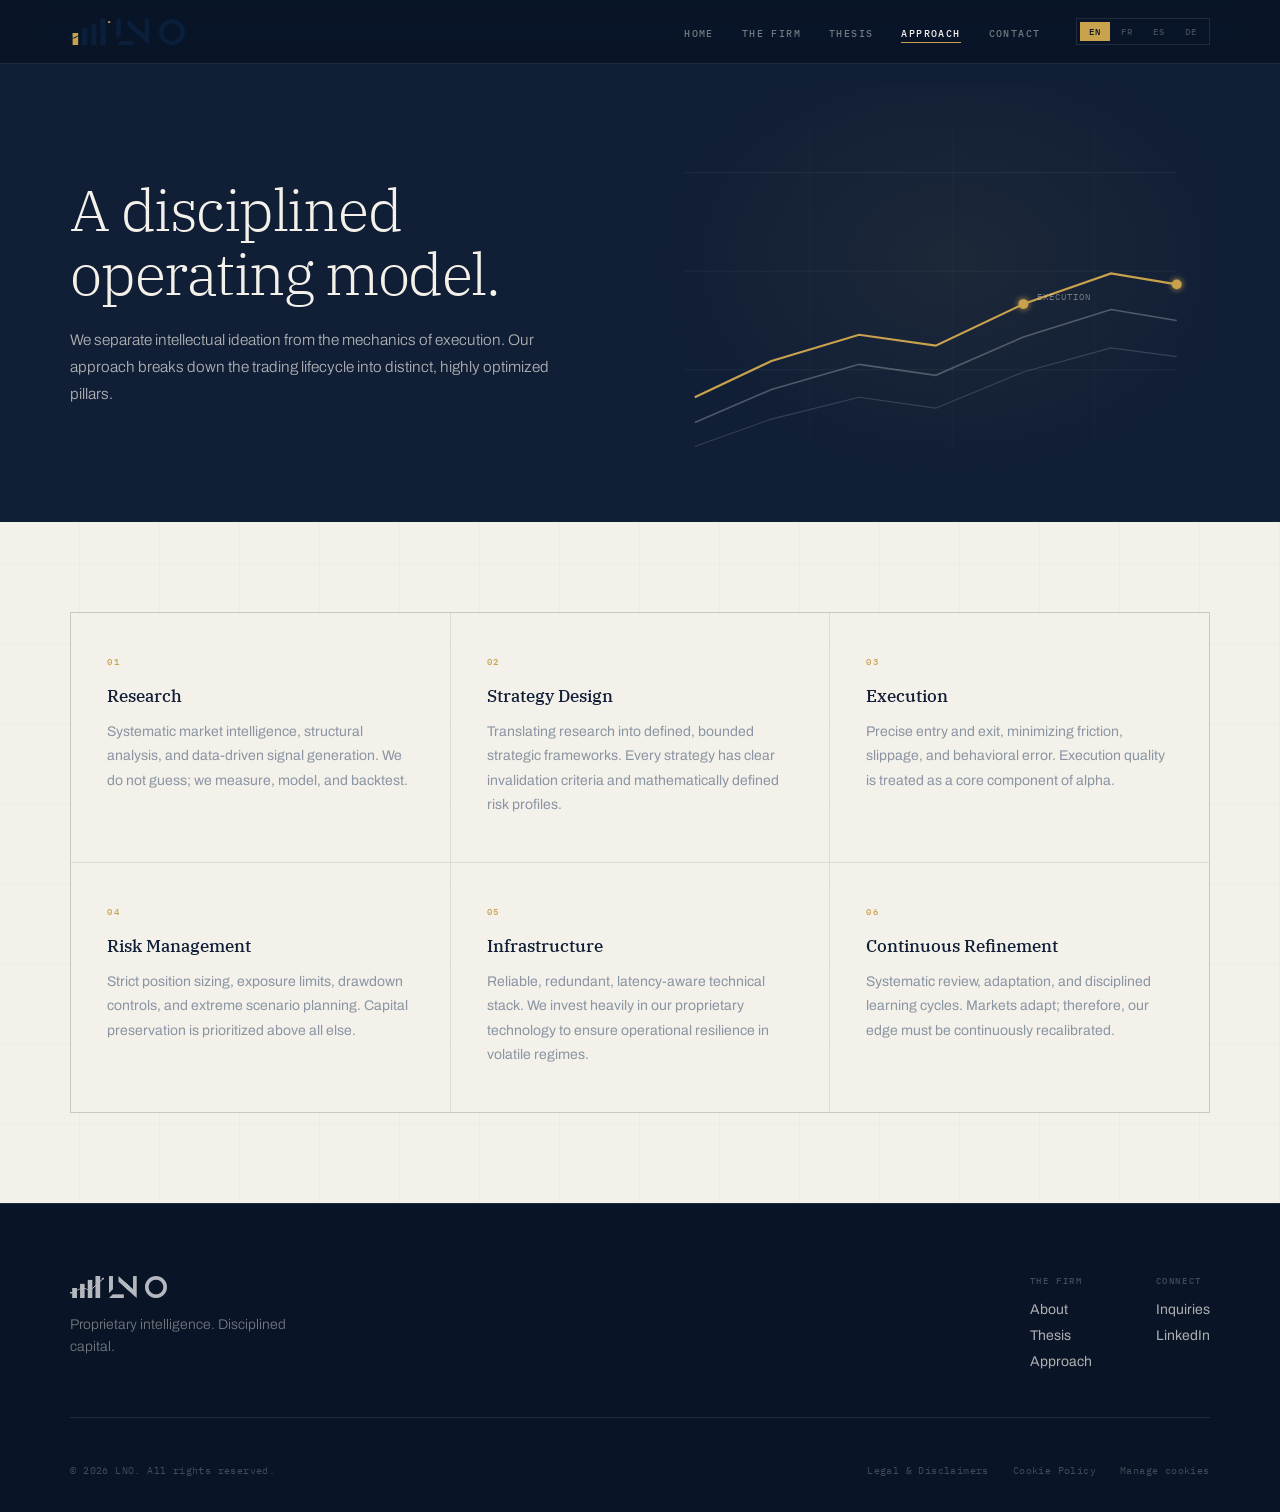
==== commit b1728fbd: "Institutional Kinetic Minimalism redesign — dark navy first - New color system: --navy #101E36 / --i" ====
--- a/approach.html
+++ b/approach.html
@@ -36,18 +36,46 @@
 
   <!-- PAGE HERO -->
   <section class="page-hero">
-    <div class="page-hero__bg" aria-hidden="true">
-      <svg width="100%" height="100%" viewBox="0 0 1240 620" preserveAspectRatio="xMaxYMid slice" style="display:block;animation:lnoDrift 22s ease-in-out infinite">
-        <polyline points="620,540 760,500 900,520 1040,430 1180,460 1320,340" fill="none" stroke="#141F36" stroke-opacity=".12" stroke-width="2" stroke-dasharray="1400" stroke-dashoffset="1400" style="animation:lnoDraw 14s linear infinite"/>
-        <polyline points="620,470 780,430 920,460 1060,340 1200,380 1340,240" fill="none" stroke="#141F36" stroke-opacity=".08" stroke-width="2" stroke-dasharray="1400" stroke-dashoffset="1400" style="animation:lnoDraw 14s linear infinite;animation-delay:-5s"/>
-        <polyline points="620,400 800,360 940,390 1080,260 1220,310 1360,150" fill="none" stroke="#141F36" stroke-opacity=".05" stroke-width="2" stroke-dasharray="1400" stroke-dashoffset="1400" style="animation:lnoDraw 14s linear infinite;animation-delay:-9s"/>
-        <circle cx="1180" cy="460" r="5" fill="#C9A24C" style="animation:lnoPulse 6s ease-in-out infinite"/>
-        <circle cx="1060" cy="340" r="4" fill="#C9A24C" style="animation:lnoPulse 6s ease-in-out infinite;animation-delay:-3s"/>
-      </svg>
-    </div>
     <div class="page-hero__content fade-in">
       <h1 class="page-hero__h1" data-i18n="approach.title">A disciplined operating model.</h1>
       <p class="page-hero__lead" data-i18n="approach.lead">We separate intellectual ideation from the mechanics of execution. Our approach breaks down the trading lifecycle into distinct, highly optimized pillars.</p>
+    </div>
+    <div class="page-hero__chart" aria-hidden="true">
+      <svg xmlns="http://www.w3.org/2000/svg" viewBox="0 0 520 380">
+        <defs>
+          <radialGradient id="phHalo3" cx="55%" cy="42%" r="52%">
+            <stop offset="0%" stop-color="#C9A24D" stop-opacity="0.07"/>
+            <stop offset="100%" stop-color="#C9A24D" stop-opacity="0"/>
+          </radialGradient>
+          <filter id="phGlow3" x="-100%" y="-100%" width="300%" height="300%">
+            <feGaussianBlur stdDeviation="3" result="blur"/>
+            <feMerge><feMergeNode in="blur"/><feMergeNode in="SourceGraphic"/></feMerge>
+          </filter>
+        </defs>
+        <rect width="520" height="380" fill="url(#phHalo3)"/>
+        <g class="chart-grid">
+          <line x1="40" y1="80"  x2="490" y2="80"  stroke="#D9DCE2" stroke-opacity=".05" stroke-width="1"/>
+          <line x1="40" y1="170" x2="490" y2="170" stroke="#D9DCE2" stroke-opacity=".05" stroke-width="1"/>
+          <line x1="40" y1="260" x2="490" y2="260" stroke="#D9DCE2" stroke-opacity=".05" stroke-width="1"/>
+          <line x1="155" y1="40" x2="155" y2="330" stroke="#D9DCE2" stroke-opacity=".03" stroke-width="1"/>
+          <line x1="285" y1="40" x2="285" y2="330" stroke="#D9DCE2" stroke-opacity=".03" stroke-width="1"/>
+          <line x1="415" y1="40" x2="415" y2="330" stroke="#D9DCE2" stroke-opacity=".03" stroke-width="1"/>
+        </g>
+        <polyline class="chart-line chart-line--3"
+          points="50,330 120,305 200,285 270,295 350,262 430,240 490,248"
+          fill="none" stroke="#D9DCE2" stroke-width="1" stroke-opacity=".18"/>
+        <polyline class="chart-line chart-line--2"
+          points="50,308 120,278 200,255 270,265 350,230 430,205 490,215"
+          fill="none" stroke="#D9DCE2" stroke-width="1.5" stroke-opacity=".3"/>
+        <polyline class="chart-line chart-line--1"
+          points="50,285 120,252 200,228 270,238 350,200 430,172 490,182"
+          fill="none" stroke="#C9A24D" stroke-width="2"/>
+        <circle class="chart-ring chart-ring--1" cx="350" cy="200" r="12" fill="none" stroke="#C9A24D" stroke-width="1"/>
+        <circle class="chart-dot chart-dot--1" cx="350" cy="200" r="4.5" fill="#C9A24D" filter="url(#phGlow3)"/>
+        <text class="chart-label chart-label--1" x="362" y="196" font-family="IBM Plex Mono,monospace" font-size="8" letter-spacing="1" fill="rgba(244,241,234,.42)">EXECUTION</text>
+        <circle class="chart-ring chart-ring--2" cx="490" cy="182" r="12" fill="none" stroke="#C9A24D" stroke-width="1"/>
+        <circle class="chart-dot chart-dot--2" cx="490" cy="182" r="4.5" fill="#C9A24D" filter="url(#phGlow3)"/>
+      </svg>
     </div>
   </section>
 
@@ -111,7 +139,7 @@
     <div class="footer__bottom">
       <span data-i18n="footer.copyright">© 2026 LNO. All rights reserved.</span>
       <div class="footer__legal">
-        <a href="#" data-i18n="footer.legal">Legal &amp; Disclaimers</a>
+        <a href="privacy.html" data-i18n="footer.legal">Legal &amp; Disclaimers</a>
         <a href="#" data-i18n="footer.cookie">Cookie Policy</a>
         <a href="#" data-i18n="footer.manage">Manage cookies</a>
       </div>
--- a/style.css
+++ b/style.css
@@ -1,267 +1,768 @@
-/* ===== TOKENS ===== */
+/* ─────────────────────────────────────────────
+   LNO — Institutional Kinetic Minimalism
+   ───────────────────────────────────────────── */
+
+/* TOKENS */
 :root {
-  --bg: #F7F5EF;
-  --navy: #141F36;
-  --gold: #B0893B;
-  --gold-dk: #C9A24C;
-  --text-70: rgba(20,31,54,.7);
-  --text-65: rgba(20,31,54,.65);
-  --text-55: rgba(20,31,54,.55);
-  --text-45: rgba(20,31,54,.45);
-  --on-dark: #F7F5EF;
-  --on-dark-90: rgba(247,245,239,.9);
-  --on-dark-70: rgba(247,245,239,.7);
-  --on-dark-65: rgba(247,245,239,.65);
-  --on-dark-85: rgba(247,245,239,.85);
-  --hairline: rgba(20,31,54,.12);
-  --gutter: 56px;
-  --font-serif: 'IBM Plex Serif', Georgia, serif;
-  --font-mono: 'IBM Plex Mono', 'Courier New', monospace;
-  --font-sans: 'Archivo', -apple-system, BlinkMacSystemFont, sans-serif;
-}
-
-/* ===== RESET ===== */
+  --navy:        #101E36;
+  --navy-deep:   #091426;
+  --navy-mid:    #182843;
+  --ivory:       #F4F1EA;
+  --ivory-dim:   #EDE9E0;
+  --gold:        #C9A24D;
+  --gold-dim:    rgba(201,162,77,.12);
+  --gold-glow:   rgba(201,162,77,.07);
+  --text:        #8A95A3;
+  --structure:   #D9DCE2;
+
+  --on-dark:     #F4F1EA;
+  --on-dark-70:  rgba(244,241,234,.70);
+  --on-dark-45:  rgba(244,241,234,.45);
+  --on-dark-25:  rgba(244,241,234,.25);
+  --hairline-d:  rgba(244,241,234,.10);
+  --hairline-l:  rgba(16,30,54,.10);
+
+  --font-serif:  'IBM Plex Serif', Georgia, serif;
+  --font-mono:   'IBM Plex Mono', 'Courier New', monospace;
+  --font-sans:   'Archivo', -apple-system, BlinkMacSystemFont, sans-serif;
+
+  --gutter:      clamp(24px, 5.5vw, 88px);
+  --ease-out:    cubic-bezier(.25,.46,.45,.94);
+  --ease-spring: cubic-bezier(.16,1,.3,1);
+}
+
+/* RESET */
 *, *::before, *::after { box-sizing: border-box; margin: 0; padding: 0; }
-html { scroll-behavior: smooth; -webkit-text-size-adjust: 100%; }
-body { background: var(--bg); color: var(--navy); font-family: var(--font-sans); font-weight: 300; -webkit-font-smoothing: antialiased; }
-a { cursor: pointer; }
-ul, ol { list-style: none; }
+html { scroll-behavior: smooth; }
+body {
+  font-family: var(--font-sans);
+  background: var(--navy-deep);
+  color: var(--on-dark);
+  -webkit-font-smoothing: antialiased;
+  overflow-x: hidden;
+}
+a { color: inherit; text-decoration: none; }
 img { display: block; max-width: 100%; }
-button { font-family: inherit; }
-
-/* ===== KEYFRAMES ===== */
-@keyframes lnoDraw {
-  0% { stroke-dashoffset: 1400; }
-  55%, 100% { stroke-dashoffset: 0; }
-}
-@keyframes lnoDrift {
-  0%, 100% { transform: translate(0, 0); }
-  50% { transform: translate(-40px, 14px); }
-}
-@keyframes lnoPulse {
-  0%, 100% { opacity: .5; transform: scale(1); }
-  50% { opacity: 1; transform: scale(1.5); }
+ul { list-style: none; }
+button { font: inherit; cursor: pointer; background: none; border: none; color: inherit; }
+
+/* ─── NAV ─────────────────────────────────── */
+.nav {
+  position: fixed; top: 0; left: 0; right: 0;
+  z-index: 100;
+  height: 64px;
+  display: flex; align-items: center;
+  padding: 0 var(--gutter);
+  background: rgba(9,20,38,.88);
+  backdrop-filter: blur(20px);
+  -webkit-backdrop-filter: blur(20px);
+  border-bottom: 1px solid var(--hairline-d);
+}
+.nav__logo img { height: 26px; }
+.nav__right {
+  margin-left: auto;
+  display: flex; align-items: center; gap: 36px;
+}
+.nav__links { display: flex; gap: 28px; }
+.nav__link {
+  font: 500 10px/1 var(--font-mono);
+  letter-spacing: .14em; text-transform: uppercase;
+  color: var(--on-dark-45);
+  transition: color .2s;
+  position: relative; padding-bottom: 3px;
+}
+.nav__link::after {
+  content: '';
+  position: absolute; bottom: 0; left: 0;
+  width: 0; height: 1px;
+  background: var(--gold);
+  transition: width .3s var(--ease-out);
+}
+.nav__link:hover { color: var(--on-dark); }
+.nav__link:hover::after, .nav__link--active::after { width: 100%; }
+.nav__link--active { color: var(--on-dark); }
+
+.nav__lang {
+  display: flex; gap: 2px;
+  border: 1px solid var(--hairline-d);
+  padding: 3px;
+}
+.nav__lang-btn {
+  font: 500 9px/1 var(--font-mono);
+  letter-spacing: .1em;
+  color: var(--on-dark-25);
+  padding: 5px 9px;
+  transition: color .2s, background .2s;
+}
+.nav__lang-btn:hover { color: var(--on-dark-70); }
+.nav__lang-btn--active {
+  background: var(--gold) !important;
+  color: var(--navy-deep) !important;
+}
+
+.nav__hamburger {
+  display: none; flex-direction: column; gap: 5px;
+  margin-left: 20px; padding: 4px;
+}
+.nav__hamburger span {
+  display: block; width: 22px; height: 1.5px;
+  background: var(--on-dark-70);
+  transition: transform .25s, opacity .25s;
+}
+.nav__hamburger.open span:nth-child(1) { transform: translateY(6.5px) rotate(45deg); }
+.nav__hamburger.open span:nth-child(2) { opacity: 0; }
+.nav__hamburger.open span:nth-child(3) { transform: translateY(-6.5px) rotate(-45deg); }
+
+/* ─── HERO (home) ─────────────────────────── */
+.hero {
+  min-height: 100svh;
+  display: grid;
+  grid-template-columns: 48% 52%;
+  align-items: center;
+  padding-top: 64px;
+  background: var(--navy-deep);
+  position: relative; overflow: hidden;
+}
+.hero__content {
+  padding: clamp(48px,8vh,100px) 40px clamp(48px,8vh,100px) var(--gutter);
+  z-index: 2;
+}
+.hero__kicker {
+  font: 500 10px/1 var(--font-mono);
+  letter-spacing: .18em; text-transform: uppercase;
+  color: var(--gold); margin-bottom: 28px;
+}
+.hero__h1 {
+  font: 300 clamp(3rem,5.5vw,5rem)/1.06 var(--font-serif);
+  letter-spacing: -.025em; color: var(--on-dark);
+  margin-bottom: 28px;
+}
+.hero__sub {
+  font: 300 clamp(.9rem,1.2vw,1.05rem)/1.75 var(--font-sans);
+  color: var(--on-dark-70); max-width: 460px; margin-bottom: 44px;
+}
+.hero__ctas { display: flex; align-items: center; gap: 32px; }
+
+/* Primary button */
+.btn-primary {
+  display: inline-flex; align-items: center; gap: 10px;
+  font: 600 10px/1 var(--font-mono);
+  letter-spacing: .16em; text-transform: uppercase;
+  background: var(--gold); color: var(--navy-deep);
+  padding: 17px 32px;
+  transition: background .25s, gap .3s;
+}
+.btn-primary::after { content: '→'; font-size: 14px; transition: transform .25s; }
+.btn-primary:hover { background: #D4AE5C; gap: 16px; }
+.btn-primary:hover::after { transform: translateX(3px); }
+
+.hero__scroll-lbl {
+  font: 500 9px/1 var(--font-mono);
+  letter-spacing: .16em; text-transform: uppercase;
+  color: var(--on-dark-25);
+}
+
+/* Hero chart (right column) */
+.hero__chart {
+  height: 100%;
+  display: flex; align-items: center;
+  padding: 20px var(--gutter) 20px 0;
+}
+.hero__chart svg, .page-hero__chart svg { width: 100%; height: auto; }
+
+/* ─── CHART ANIMATIONS ─────────────────────── */
+@keyframes lnoGridIn   { from { opacity: 0; } to { opacity: 1; } }
+@keyframes lnoBarIn    { from { opacity: 0; } to { opacity: 1; } }
+@keyframes lnoLineDraw { from { stroke-dashoffset: 1400; } to { stroke-dashoffset: 0; } }
+@keyframes lnoDotIn {
+  0%   { opacity: 0; transform: scale(0); }
+  65%  { opacity: 1; transform: scale(1.25); }
+  100% { opacity: 1; transform: scale(1); }
+}
+@keyframes lnoRingPulse {
+  0%   { transform: scale(1); opacity: .55; }
+  100% { transform: scale(2.8); opacity: 0; }
+}
+@keyframes lnoLabelIn  { from { opacity: 0; transform: translateY(5px); } to { opacity: 1; transform: translateY(0); } }
+
+.chart-grid  { animation: lnoGridIn .7s ease .1s forwards; opacity: 0; }
+.chart-bars  { transform-origin: bottom; animation: lnoBarIn .5s ease .2s forwards; opacity: 0; }
+
+.chart-line  { stroke-dasharray: 1400; stroke-dashoffset: 1400; }
+.chart-line--1 { animation: lnoLineDraw 2s var(--ease-out) .5s forwards; }
+.chart-line--2 { animation: lnoLineDraw 2s var(--ease-out) .8s forwards; }
+.chart-line--3 { animation: lnoLineDraw 2s var(--ease-out) 1.1s forwards; }
+
+.chart-dot   { opacity: 0; transform-box: fill-box; transform-origin: center; }
+.chart-dot--1 { animation: lnoDotIn .45s var(--ease-spring) 1.9s forwards; }
+.chart-dot--2 { animation: lnoDotIn .45s var(--ease-spring) 2.1s forwards; }
+.chart-dot--3 { animation: lnoDotIn .45s var(--ease-spring) 2.3s forwards; }
+
+.chart-ring  { opacity: 0; transform-box: fill-box; transform-origin: center; }
+.chart-ring--1 { animation: lnoRingPulse 2s ease-out infinite 2.2s; }
+.chart-ring--2 { animation: lnoRingPulse 2s ease-out infinite 2.4s; }
+.chart-ring--3 { animation: lnoRingPulse 2s ease-out infinite 2.6s; }
+
+.chart-label { opacity: 0; }
+.chart-label--1 { animation: lnoLabelIn .5s ease 2.0s forwards; }
+.chart-label--2 { animation: lnoLabelIn .5s ease 2.2s forwards; }
+.chart-label--3 { animation: lnoLabelIn .5s ease 2.4s forwards; }
+.chart-yval  { opacity: 0; animation: lnoGridIn .5s ease .25s forwards; }
+
+/* ─── MARQUEE ─────────────────────────────── */
+.marquee {
+  overflow: hidden;
+  background: var(--navy);
+  border-top: 1px solid var(--hairline-d);
+  border-bottom: 1px solid var(--hairline-d);
+  padding: 13px 0;
+}
+.marquee__track {
+  display: flex; width: max-content;
+  animation: lnoMarquee 52s linear infinite;
+}
+.marquee__text {
+  font: 500 9px/1 var(--font-mono);
+  letter-spacing: .18em; text-transform: uppercase;
+  color: var(--on-dark-45); white-space: nowrap;
 }
 @keyframes lnoMarquee {
   from { transform: translateX(0); }
-  to { transform: translateX(-50%); }
-}
+  to   { transform: translateX(-50%); }
+}
+.marquee:hover .marquee__track { animation-play-state: paused; }
+
+/* ─── STATS ───────────────────────────────── */
+.stats {
+  background: var(--ivory);
+  padding: clamp(60px,10vh,100px) var(--gutter);
+}
+.stats__kicker {
+  font: 500 9px/1 var(--font-mono);
+  letter-spacing: .2em; text-transform: uppercase;
+  color: var(--gold); margin-bottom: 52px;
+}
+.stats__grid { display: grid; grid-template-columns: repeat(4,1fr); }
+.stats__item { padding: 0 32px 0 0; position: relative; }
+.stats__item:not(:last-child)::after {
+  content: '';
+  position: absolute; right: 0; top: 5%; height: 90%; width: 1px;
+  background: var(--hairline-l);
+  transform: scaleY(0); transform-origin: top;
+}
+.stats__item.visible::after {
+  transition: transform .7s var(--ease-out) .2s;
+  transform: scaleY(1);
+}
+.stats__val {
+  font: 300 clamp(2.5rem,5vw,4.2rem)/1 var(--font-serif);
+  color: var(--navy); letter-spacing: -.03em;
+  margin-bottom: 14px;
+  transition: transform .3s var(--ease-out);
+}
+.stats__item:hover .stats__val { transform: translateY(-3px); }
+.stats__lbl {
+  font: 400 10px/1.4 var(--font-mono);
+  letter-spacing: .13em; text-transform: uppercase; color: var(--text);
+}
+
+/* ─── PRINCIPLES ──────────────────────────── */
+.principles {
+  background: var(--ivory);
+  padding: 0 var(--gutter) clamp(60px,10vh,100px);
+}
+.principles__grid {
+  display: grid; grid-template-columns: 1fr 1fr;
+  gap: 1px; background: var(--hairline-l);
+  border: 1px solid var(--hairline-l);
+}
+.principle {
+  background: var(--ivory); padding: 48px 40px;
+  position: relative; overflow: hidden; cursor: default;
+  transition: background .35s;
+}
+.principle::before {
+  content: attr(data-num);
+  position: absolute; top: -10px; right: -2px;
+  font: 800 110px/1 var(--font-mono);
+  color: var(--navy); opacity: .04;
+  pointer-events: none; user-select: none;
+  transition: opacity .35s, transform .35s;
+}
+.principle:hover { background: rgba(16,30,54,.035); }
+.principle:hover::before { opacity: .08; transform: scale(1.06) translateY(-4px); }
+.principle__gold-bar {
+  position: absolute; bottom: 0; left: 0;
+  height: 2px; width: 0; background: var(--gold);
+  transition: width .5s var(--ease-out);
+}
+.principle:hover .principle__gold-bar { width: 100%; }
+.principle__num {
+  font: 500 9px/1 var(--font-mono);
+  letter-spacing: .16em; color: var(--gold); margin-bottom: 20px;
+}
+.principle__title {
+  font: 500 1.1rem/1.3 var(--font-serif);
+  color: var(--navy); margin-bottom: 14px;
+}
+.principle__body {
+  font: 400 .875rem/1.75 var(--font-sans);
+  color: var(--text); position: relative; z-index: 1;
+}
+
+/* ─── BAND (Thesis / Approach) ────────────── */
+.band {
+  display: grid; grid-template-columns: 1fr 1fr;
+  min-height: 52vh;
+}
+.band__panel {
+  padding: clamp(48px,8vh,80px) calc(var(--gutter)*1.1);
+  display: flex; flex-direction: column; justify-content: center;
+  position: relative; overflow: hidden;
+}
+.band__panel--dark  { background: var(--navy); color: var(--on-dark); }
+.band__panel--light { background: var(--ivory); color: var(--navy); }
+.band__panel::before {
+  content: attr(data-num);
+  position: absolute; top: 20px; left: calc(var(--gutter)*1.1);
+  font: 300 7rem/1 var(--font-mono);
+  pointer-events: none; user-select: none;
+}
+.band__panel--dark::before  { color: var(--on-dark); opacity: .06; }
+.band__panel--light::before { color: var(--navy); opacity: .06; }
+.band__kicker {
+  font: 500 9px/1 var(--font-mono);
+  letter-spacing: .2em; text-transform: uppercase;
+  color: var(--gold); margin-bottom: 20px;
+}
+.band__title {
+  font: 300 clamp(1.8rem,3.2vw,2.6rem)/1.12 var(--font-serif);
+  letter-spacing: -.02em; margin-bottom: 18px;
+}
+.band__body {
+  font: 300 .925rem/1.8 var(--font-sans);
+  max-width: 440px; margin-bottom: 32px;
+}
+.band__panel--dark .band__body  { color: var(--on-dark-70); }
+.band__panel--light .band__body { color: var(--text); }
+.band__link {
+  font: 600 9px/1 var(--font-mono);
+  letter-spacing: .16em; text-transform: uppercase;
+  display: inline-flex; align-items: center; gap: 8px;
+  transition: gap .25s;
+}
+.band__panel--dark .band__link  { color: var(--gold); }
+.band__panel--light .band__link { color: var(--navy); }
+.band__link::after { content: '→'; font-size: 13px; }
+.band__link:hover { gap: 14px; }
+
+/* ─── CTA ─────────────────────────────────── */
+.cta {
+  background: var(--navy-deep);
+  padding: clamp(80px,14vh,140px) var(--gutter);
+  text-align: center; position: relative; overflow: hidden;
+}
+.cta::before {
+  content: '';
+  position: absolute; inset: 0;
+  background:
+    repeating-linear-gradient(90deg,
+      transparent, transparent 79px,
+      rgba(244,241,234,.018) 79px,
+      rgba(244,241,234,.018) 80px
+    ),
+    repeating-linear-gradient(0deg,
+      transparent, transparent 79px,
+      rgba(244,241,234,.018) 79px,
+      rgba(244,241,234,.018) 80px
+    );
+  pointer-events: none;
+}
+.cta__quote {
+  font: 300 clamp(1.7rem,3.5vw,2.8rem)/1.3 var(--font-serif);
+  color: var(--on-dark); max-width: 880px; margin: 0 auto 24px;
+  letter-spacing: -.015em; position: relative;
+}
+.cta__quote em { font-style: italic; color: var(--gold); }
+.cta__body {
+  font: 300 1rem/1.8 var(--font-sans);
+  color: var(--on-dark-70); max-width: 520px; margin: 0 auto 44px;
+}
+.btn-outline {
+  display: inline-flex; align-items: center; gap: 10px;
+  font: 600 9px/1 var(--font-mono);
+  letter-spacing: .18em; text-transform: uppercase;
+  border: 1px solid rgba(244,241,234,.25);
+  color: var(--on-dark); padding: 17px 36px;
+  transition: border-color .25s, background .25s, gap .25s;
+}
+.btn-outline::after { content: '→'; font-size: 13px; }
+.btn-outline:hover { border-color: var(--gold); background: var(--gold-dim); gap: 16px; }
+
+/* ─── PAGE HERO (inner pages) ─────────────── */
+.page-hero {
+  min-height: 58vh;
+  display: grid; grid-template-columns: 50% 50%;
+  align-items: center;
+  padding-top: 64px;
+  background: var(--navy);
+  position: relative; overflow: hidden;
+}
+.page-hero__bg { position: absolute; inset: 0; z-index: 0; pointer-events: none; }
+.page-hero__content {
+  padding: clamp(48px,8vh,80px) 36px clamp(48px,8vh,80px) var(--gutter);
+  z-index: 2; position: relative; grid-column: 1;
+}
+.page-hero__chart {
+  grid-column: 2;
+  padding: 20px var(--gutter) 20px 0;
+  display: flex; align-items: center; height: 100%;
+}
+.page-hero__kicker {
+  font: 500 9px/1 var(--font-mono);
+  letter-spacing: .2em; text-transform: uppercase;
+  color: var(--gold); margin-bottom: 22px;
+}
+.page-hero__h1 {
+  font: 300 clamp(2.4rem,4.5vw,4rem)/1.1 var(--font-serif);
+  color: var(--on-dark); letter-spacing: -.025em; margin-bottom: 22px;
+}
+.page-hero__lead {
+  font: 300 clamp(.875rem,1.2vw,1rem)/1.75 var(--font-sans);
+  color: var(--on-dark-70); max-width: 500px;
+}
+
+/* Centered page hero (contact) */
+.page-hero--center {
+  grid-template-columns: 1fr; min-height: 68vh;
+  background: var(--navy-deep);
+}
+.page-hero--center::after {
+  content: '';
+  position: absolute; left: 50%; top: 50%;
+  width: 600px; height: 600px;
+  transform: translate(-50%,-50%);
+  background: radial-gradient(ellipse, var(--gold-glow) 0%, transparent 70%);
+  pointer-events: none; z-index: 0;
+}
+.page-hero--center .page-hero__content {
+  grid-column: 1; text-align: center;
+  padding: clamp(60px,10vh,120px) var(--gutter);
+  margin: 0 auto; max-width: 680px;
+  padding-right: var(--gutter); z-index: 2;
+}
+.page-hero--center .page-hero__lead { max-width: 560px; margin: 0 auto 40px; }
+
+/* Firm hero stats */
+.page-hero__stats {
+  display: flex; gap: 36px; align-items: flex-start;
+  margin-top: 36px; padding-top: 28px;
+  border-top: 1px solid var(--hairline-d);
+}
+.phstat__val {
+  font: 300 2.8rem/1 var(--font-serif);
+  color: var(--on-dark); letter-spacing: -.03em; margin-bottom: 8px;
+}
+.phstat__label {
+  font: 400 9px/1.4 var(--font-mono);
+  letter-spacing: .14em; text-transform: uppercase; color: var(--on-dark-45);
+}
+
+/* ─── IDENTITY (firm) ─────────────────────── */
+.identity {
+  background: var(--ivory);
+  padding: clamp(60px,10vh,100px) var(--gutter);
+  display: grid; grid-template-columns: 240px 1fr;
+  gap: 80px; align-items: start; position: relative;
+}
+.identity::before {
+  content: '';
+  position: absolute; top: 0; left: var(--gutter);
+  width: 32px; height: 2px; background: var(--gold);
+}
+.identity__label {
+  font: 500 9px/1.5 var(--font-mono);
+  letter-spacing: .2em; text-transform: uppercase;
+  color: var(--gold); padding-top: 4px;
+  position: sticky; top: 80px;
+}
+.identity__body {
+  font: 300 clamp(1rem,1.3vw,1.1rem)/1.85 var(--font-serif);
+  color: var(--navy); letter-spacing: -.01em;
+}
+
+/* ─── CORE PRINCIPLES (firm) ─────────────── */
+.core-principles {
+  background: var(--ivory);
+  padding: 0 var(--gutter) clamp(60px,10vh,100px);
+}
+.core-principles__kicker {
+  font: 500 9px/1 var(--font-mono);
+  letter-spacing: .2em; text-transform: uppercase;
+  color: var(--gold); margin-bottom: 36px;
+  padding-top: clamp(40px,6vh,60px);
+}
+.core-principles__grid {
+  display: grid; grid-template-columns: 1fr 1fr;
+  gap: 1px; background: var(--hairline-l);
+  border: 1px solid var(--hairline-l);
+}
+.cp {
+  background: var(--ivory); padding: 40px;
+  position: relative; transition: background .3s;
+}
+.cp:hover { background: rgba(16,30,54,.035); }
+.cp__title { font: 500 1.05rem/1.3 var(--font-serif); color: var(--navy); margin-bottom: 12px; }
+.cp__body  { font: 400 .875rem/1.75 var(--font-sans); color: var(--text); }
+
+/* ─── NOT DO (firm) ───────────────────────── */
+.not-do {
+  background: var(--navy);
+  padding: clamp(60px,10vh,100px) var(--gutter);
+  position: relative; overflow: hidden;
+}
+.not-do::before {
+  content: '';
+  position: absolute; top: 0; left: 0; right: 0; height: 1px;
+  background: linear-gradient(90deg, var(--gold) 0%, transparent 60%);
+}
+.not-do__kicker {
+  font: 500 9px/1 var(--font-mono);
+  letter-spacing: .2em; text-transform: uppercase;
+  color: var(--gold); margin-bottom: 40px;
+}
+.not-do__list { display: grid; gap: 18px; max-width: 680px; }
+.not-do__item {
+  font: 300 clamp(.95rem,1.2vw,1.05rem)/1.65 var(--font-sans);
+  color: var(--on-dark-70);
+}
+
+/* ─── TEXT SECTION (thesis) ──────────────── */
+.text-section {
+  background: var(--ivory);
+  padding: clamp(60px,10vh,100px) var(--gutter);
+  display: grid; grid-template-columns: 200px 1fr;
+  gap: 80px; align-items: start;
+}
+.text-section__label {
+  font: 500 9px/1.5 var(--font-mono);
+  letter-spacing: .2em; text-transform: uppercase;
+  color: var(--gold); padding-top: 4px; position: sticky; top: 80px;
+}
+.text-section__body {
+  font: 300 clamp(1rem,1.2vw,1.1rem)/1.85 var(--font-serif);
+  color: var(--navy); letter-spacing: -.01em; max-width: 68ch;
+}
+
+/* ─── CARDS (thesis inefficiencies) ─────── */
+.cards {
+  background: var(--ivory);
+  padding: 0 var(--gutter) clamp(60px,10vh,100px);
+}
+.cards__kicker {
+  font: 500 9px/1 var(--font-mono);
+  letter-spacing: .2em; text-transform: uppercase;
+  color: var(--gold); margin-bottom: 36px; padding-top: clamp(40px,6vh,60px);
+}
+.cards__grid {
+  display: grid; grid-template-columns: repeat(3,1fr);
+  gap: 1px; background: var(--hairline-l);
+  border: 1px solid var(--hairline-l);
+}
+.card {
+  background: var(--ivory); padding: 36px;
+  position: relative; transition: background .3s;
+}
+.card:hover { background: rgba(16,30,54,.035); }
+.card__title { font: 500 1rem/1.3 var(--font-serif); color: var(--navy); margin-bottom: 12px; }
+.card__body  { font: 400 .875rem/1.75 var(--font-sans); color: var(--text); }
+
+/* ─── EDGE BAND (thesis) ─────────────────── */
+.edge-band {
+  background: var(--navy);
+  padding: clamp(60px,10vh,100px) var(--gutter);
+  position: relative;
+}
+.edge-band::before {
+  content: '';
+  position: absolute; top: 0; left: 0; right: 0; height: 1px;
+  background: linear-gradient(90deg, var(--gold) 0%, transparent 60%);
+}
+.edge-band__kicker {
+  font: 500 9px/1 var(--font-mono);
+  letter-spacing: .2em; text-transform: uppercase;
+  color: var(--gold); margin-bottom: 40px;
+}
+.edge-band__grid { display: grid; grid-template-columns: 1fr 1fr; gap: 60px; }
+.edge-band__p1 {
+  font: 300 clamp(1rem,1.3vw,1.1rem)/1.85 var(--font-serif);
+  color: var(--on-dark); letter-spacing: -.01em;
+}
+.edge-band__p2 { font: 300 .95rem/1.8 var(--font-sans); color: var(--on-dark-70); }
+
+/* ─── PILLARS (approach) ─────────────────── */
+.pillars-section {
+  background: var(--ivory);
+  padding: clamp(60px,10vh,100px) var(--gutter);
+  position: relative;
+}
+.pillars-section::before {
+  content: '';
+  position: absolute; inset: 0;
+  background:
+    repeating-linear-gradient(90deg,
+      transparent, transparent 79px,
+      rgba(16,30,54,.022) 79px, rgba(16,30,54,.022) 80px
+    ),
+    repeating-linear-gradient(0deg,
+      transparent, transparent 79px,
+      rgba(16,30,54,.022) 79px, rgba(16,30,54,.022) 80px
+    );
+  pointer-events: none;
+}
+.pillars-grid {
+  display: grid; grid-template-columns: repeat(3,1fr);
+  gap: 1px; background: var(--hairline-l);
+  border: 1px solid var(--hairline-l);
+  position: relative; z-index: 1;
+}
+.pillar-cell {
+  background: var(--ivory); padding: 44px 36px;
+  position: relative; overflow: hidden; transition: background .3s;
+}
+.pillar-cell:hover { background: rgba(16,30,54,.035); }
+.pillar-cell__num {
+  font: 500 9px/1 var(--font-mono);
+  letter-spacing: .16em; color: var(--gold); margin-bottom: 20px;
+}
+.pillar-cell__title { font: 500 1.05rem/1.3 var(--font-serif); color: var(--navy); margin-bottom: 12px; }
+.pillar-cell__body  { font: 400 .875rem/1.75 var(--font-sans); color: var(--text); }
+
+/* ─── CONTACT ─────────────────────────────── */
+.contact-direct {
+  margin-top: 36px; padding-top: 28px;
+  border-top: 1px solid var(--hairline-d);
+  display: grid; gap: 14px;
+}
+.contact-direct__label {
+  font: 500 9px/1 var(--font-mono);
+  letter-spacing: .2em; text-transform: uppercase; color: var(--gold);
+}
+.contact-direct__email {
+  font: 300 clamp(1.1rem,2vw,1.6rem)/1.3 var(--font-serif);
+  color: var(--on-dark); display: inline-block;
+  transition: color .25s, padding-left .25s;
+}
+.contact-direct__email:hover { color: var(--gold); padding-left: 8px; }
+.contact-direct__note {
+  font: 300 .875rem/1.7 var(--font-sans);
+  color: var(--on-dark-45); max-width: 460px; margin: 0 auto;
+}
+
+/* ─── FOOTER ──────────────────────────────── */
+.footer {
+  background: var(--navy-deep);
+  border-top: 1px solid var(--hairline-d);
+  padding: clamp(48px,8vh,80px) var(--gutter) clamp(24px,4vh,40px);
+}
+.footer__main {
+  display: flex; justify-content: space-between; align-items: flex-start;
+  margin-bottom: 48px; padding-bottom: 48px;
+  border-bottom: 1px solid var(--hairline-d);
+}
+.footer__brand-logo img {
+  height: 22px; margin-bottom: 16px;
+  filter: brightness(0) invert(1) opacity(.7);
+}
+.footer__tagline { font: 300 .875rem/1.6 var(--font-sans); color: var(--on-dark-45); max-width: 220px; }
+.footer__nav { display: flex; gap: 64px; }
+.footer__col { display: flex; flex-direction: column; gap: 12px; }
+.footer__col-label {
+  font: 500 9px/1 var(--font-mono);
+  letter-spacing: .18em; text-transform: uppercase;
+  color: var(--on-dark-25); margin-bottom: 6px;
+}
+.footer__link { font: 400 .875rem/1 var(--font-sans); color: var(--on-dark-70); transition: color .2s; }
+.footer__link:hover { color: var(--on-dark); }
+.footer__bottom { display: flex; justify-content: space-between; align-items: center; }
+.footer__bottom > span, .footer__legal a {
+  font: 400 10px/1 var(--font-mono);
+  letter-spacing: .04em; color: var(--on-dark-25);
+}
+.footer__legal { display: flex; gap: 24px; }
+.footer__legal a { transition: color .2s; }
+.footer__legal a:hover { color: var(--on-dark-45); }
+
+/* ─── SCROLL ANIMATIONS ─────────────────── */
+@keyframes lnoFadeUp {
+  from { opacity: 0; transform: translateY(16px); }
+  to   { opacity: 1; transform: translateY(0); }
+}
+.fade-in { opacity: 0; }
+.fade-in.visible {
+  animation: lnoFadeUp .65s var(--ease-out) forwards;
+  animation-delay: var(--delay, 0s);
+}
+
+/* ─── REDUCED MOTION ──────────────────────── */
 @media (prefers-reduced-motion: reduce) {
-  *, *::before, *::after { animation-duration: .01ms !important; transition-duration: .01ms !important; }
-}
-
-/* ===== FADE-IN ===== */
-.fade-in { opacity: 0; transform: translateY(18px); transition: opacity .6s ease, transform .6s ease; transition-delay: var(--delay, 0s); }
-.fade-in.visible { opacity: 1; transform: none; }
-
-/* ===== NAV ===== */
-.nav {
-  position: sticky; top: 0; z-index: 20;
-  display: flex; align-items: center; justify-content: space-between;
-  padding: 22px var(--gutter);
-  border-bottom: 1px solid var(--hairline);
-  background: rgba(247,245,239,.92);
-  backdrop-filter: blur(6px); -webkit-backdrop-filter: blur(6px);
-}
-.nav__logo img { height: 28px; }
-.nav__right { display: flex; align-items: center; }
-.nav__links { display: flex; align-items: center; gap: 34px; font: 500 13px var(--font-mono); letter-spacing: .08em; }
-.nav__link { text-decoration: none; color: var(--text-55); transition: color .2s; }
-.nav__link:hover, .nav__link--active { color: var(--navy); }
-.nav__lang { display: flex; border: 1px solid rgba(20,31,54,.25); border-radius: 2px; overflow: hidden; margin-left: 24px; }
-.nav__lang-btn {
-  padding: 4px 7px; font: 500 10.5px var(--font-mono); color: var(--text-55);
-  background: transparent; border: none; cursor: pointer;
-  transition: background .15s, color .15s; letter-spacing: .06em;
-}
-.nav__lang-btn--active { background: var(--navy); color: var(--on-dark); }
-.nav__hamburger { display: none; flex-direction: column; gap: 5px; background: none; border: none; cursor: pointer; padding: 4px; }
-.nav__hamburger span { display: block; width: 22px; height: 1.5px; background: var(--navy); transition: transform .25s, opacity .25s; }
-.nav__hamburger[aria-expanded="true"] span:nth-child(1) { transform: translateY(6.5px) rotate(45deg); }
-.nav__hamburger[aria-expanded="true"] span:nth-child(2) { opacity: 0; }
-.nav__hamburger[aria-expanded="true"] span:nth-child(3) { transform: translateY(-6.5px) rotate(-45deg); }
-
-/* ===== BG LINES (shared hero animation) ===== */
-.hero__bg, .page-hero__bg { position: absolute; inset: 0; pointer-events: none; overflow: hidden; }
-.hero__bg svg, .page-hero__bg svg { width: 100%; height: 100%; }
-
-/* ===== HERO (home) ===== */
-.hero { position: relative; overflow: hidden; padding: 110px var(--gutter) 90px; }
-.hero__content { position: relative; max-width: 840px; }
-.hero__kicker { font: 500 12px var(--font-mono); letter-spacing: .22em; color: var(--gold); text-transform: uppercase; margin-bottom: 28px; }
-.hero__h1 { font: 300 74px/1.08 var(--font-serif); letter-spacing: -.01em; margin-bottom: 30px; }
-.hero__sub { font: 300 20px/1.6 var(--font-sans); color: var(--text-70); max-width: 560px; margin-bottom: 44px; }
-.hero__ctas { display: flex; align-items: center; gap: 24px; flex-wrap: wrap; }
-.hero__scroll-lbl { font: 400 12px var(--font-mono); color: var(--text-45); letter-spacing: .12em; }
-
-/* ===== PAGE HERO (inner pages) ===== */
-.page-hero { position: relative; overflow: hidden; padding: 110px var(--gutter) 70px; border-bottom: 1px solid var(--hairline); }
-.page-hero__content { position: relative; max-width: 840px; }
-.page-hero__h1 { font: 300 58px/1.15 var(--font-serif); letter-spacing: -.01em; margin-bottom: 26px; }
-.page-hero__lead { font: 300 19px/1.6 var(--font-sans); color: var(--text-70); max-width: 640px; }
-.page-hero__stats { display: flex; gap: 64px; margin-top: 40px; }
-.phstat__val { font: 300 44px var(--font-serif); }
-.phstat__label { font: 400 13px var(--font-sans); color: var(--text-55); margin-top: 6px; }
-
-/* Contact page: centered hero content */
-.page-hero--center .page-hero__content { margin: 0 auto; text-align: center; max-width: 680px; }
-.page-hero--center { padding-top: 120px; padding-bottom: 100px; }
-.page-hero--center .page-hero__lead { max-width: 600px; margin: 0 auto 48px; }
-
-/* ===== BUTTONS ===== */
-.btn-primary {
-  display: inline-block; padding: 15px 32px;
-  background: var(--navy); color: var(--on-dark);
-  font: 500 13px var(--font-mono); letter-spacing: .1em;
-  text-decoration: none; transition: background .2s; white-space: nowrap;
-}
-.btn-primary:hover { background: var(--gold); }
-.btn-outline {
-  display: inline-block; padding: 15px 36px;
-  border: 1px solid var(--navy); color: var(--navy);
-  font: 500 13px var(--font-mono); letter-spacing: .1em;
-  text-decoration: none; transition: background .2s, color .2s;
-}
-.btn-outline:hover { background: var(--navy); color: var(--on-dark); }
-
-/* ===== MARQUEE ===== */
-.marquee { border-top: 1px solid var(--hairline); border-bottom: 1px solid var(--hairline); padding: 14px 0; overflow: hidden; }
-.marquee__track { display: flex; white-space: nowrap; width: max-content; animation: lnoMarquee 46s linear infinite; }
-.marquee__text { font: 500 12px var(--font-mono); color: rgba(20,31,54,.5); letter-spacing: .18em; padding-right: 2em; }
-
-/* ===== STATS (4-col) ===== */
-.stats { padding: 80px var(--gutter); }
-.stats__kicker { font: 500 12px var(--font-mono); letter-spacing: .2em; color: var(--gold); text-transform: uppercase; margin-bottom: 36px; }
-.stats__grid { display: grid; grid-template-columns: repeat(4, 1fr); border-left: 1px solid var(--hairline); }
-.stats__item { padding: 8px 32px; border-right: 1px solid var(--hairline); }
-.stats__val { font: 300 54px var(--font-serif); }
-.stats__lbl { font: 400 13px var(--font-sans); color: var(--text-55); margin-top: 8px; }
-
-/* ===== PRINCIPLES (home 2×2 with nums) ===== */
-.principles { padding: 0 var(--gutter) 80px; }
-.principles__grid { display: grid; grid-template-columns: 1fr 1fr; gap: 56px 72px; }
-.principle { border-top: 1px solid var(--gold); padding-top: 24px; }
-.principle__num { font: 400 13px var(--font-mono); color: var(--gold); margin-bottom: 14px; }
-.principle__title { font: 500 26px var(--font-serif); margin-bottom: 14px; }
-.principle__body { font: 300 15px/1.7 var(--font-sans); color: var(--text-70); }
-
-/* ===== NAVY BAND (home, thesis+approach teasers) ===== */
-.band { background: var(--navy); color: var(--on-dark); padding: 80px var(--gutter); display: grid; grid-template-columns: 1fr 1fr; gap: 72px; }
-.band__title { font: 300 40px var(--font-serif); margin-bottom: 20px; }
-.band__body { font: 300 15px/1.75 var(--font-sans); color: var(--on-dark-70); margin-bottom: 28px; }
-.band__link { font: 500 12px var(--font-mono); letter-spacing: .12em; color: var(--gold-dk); text-decoration: none; border-bottom: 1px solid var(--gold-dk); padding-bottom: 4px; transition: opacity .2s; }
-.band__link:hover { opacity: .75; }
-
-/* ===== CTA CENTERED (home) ===== */
-.cta { padding: 100px var(--gutter); text-align: center; }
-.cta__quote { font: 300 36px/1.4 var(--font-serif); max-width: 760px; margin: 0 auto 24px; }
-.cta__quote em { font-style: italic; color: var(--gold); }
-.cta__body { font: 300 15px/1.7 var(--font-sans); color: var(--text-65); max-width: 560px; margin: 0 auto 36px; }
-
-/* ===== FOOTER ===== */
-.footer { border-top: 1px solid var(--hairline); }
-.footer__main { padding: 48px var(--gutter); display: flex; justify-content: space-between; align-items: flex-start; gap: 40px; }
-.footer__brand-logo img { height: 24px; margin-bottom: 12px; }
-.footer__tagline { font: 300 13px var(--font-sans); color: var(--text-55); }
-.footer__nav { display: flex; gap: 64px; font: 400 13px var(--font-sans); }
-.footer__col { display: flex; flex-direction: column; gap: 10px; }
-.footer__col-label { font: 500 11px var(--font-mono); letter-spacing: .15em; color: var(--text-45); text-transform: uppercase; }
-.footer__link { color: var(--navy); text-decoration: none; transition: opacity .2s; }
-.footer__link:hover { opacity: .6; }
-.footer__bottom { border-top: 1px solid var(--hairline); padding: 18px var(--gutter); display: flex; justify-content: space-between; align-items: center; font: 400 11px var(--font-mono); color: var(--text-45); }
-.footer__legal { display: flex; gap: 24px; }
-.footer__legal a { color: var(--text-45); text-decoration: none; transition: color .2s; }
-.footer__legal a:hover { color: var(--navy); }
-
-/* ===== IDENTITY (firm, label + body 2-col) ===== */
-.identity { padding: 70px var(--gutter); border-top: 1px solid var(--hairline); display: grid; grid-template-columns: 260px 1fr; gap: 56px; }
-.identity__label { font: 500 12px var(--font-mono); letter-spacing: .2em; color: var(--gold); text-transform: uppercase; padding-top: 4px; }
-.identity__body { font: 300 18px/1.8 var(--font-serif); max-width: 760px; }
-
-/* ===== CORE PRINCIPLES (firm, 2×2 no nums) ===== */
-.core-principles { padding: 0 var(--gutter) 80px; }
-.core-principles__kicker { font: 500 12px var(--font-mono); letter-spacing: .2em; color: var(--gold); text-transform: uppercase; margin-bottom: 36px; }
-.core-principles__grid { display: grid; grid-template-columns: 1fr 1fr; gap: 56px 72px; }
-.cp { border-top: 1px solid var(--gold); padding-top: 24px; }
-.cp__title { font: 500 26px var(--font-serif); margin-bottom: 14px; }
-.cp__body { font: 300 15px/1.7 var(--font-sans); color: var(--text-70); }
-
-/* ===== NOT-DO BAND (firm, dark) ===== */
-.not-do { background: var(--navy); color: var(--on-dark); padding: 80px var(--gutter); }
-.not-do__kicker { font: 500 12px var(--font-mono); letter-spacing: .2em; color: var(--gold-dk); text-transform: uppercase; margin-bottom: 30px; }
-.not-do__list { display: flex; flex-direction: column; gap: 22px; max-width: 760px; }
-.not-do__item { font: 300 18px/1.6 var(--font-serif); color: var(--on-dark-85); }
-
-/* ===== TEXT SECTION (thesis, label + body 2-col) ===== */
-.text-section { padding: 70px var(--gutter); border-top: 1px solid var(--hairline); display: grid; grid-template-columns: 260px 1fr; gap: 56px; }
-.text-section__label { font: 500 12px var(--font-mono); letter-spacing: .2em; color: var(--gold); text-transform: uppercase; padding-top: 4px; }
-.text-section__body { font: 300 18px/1.8 var(--font-serif); max-width: 760px; }
-
-/* ===== CARDS (thesis, 3-col) ===== */
-.cards { padding: 0 var(--gutter) 80px; }
-.cards__kicker { font: 500 12px var(--font-mono); letter-spacing: .2em; color: var(--gold); text-transform: uppercase; margin-bottom: 36px; }
-.cards__grid { display: grid; grid-template-columns: repeat(3, 1fr); gap: 48px; }
-.card { border-top: 1px solid var(--gold); padding-top: 24px; }
-.card__title { font: 500 22px var(--font-serif); margin-bottom: 14px; }
-.card__body { font: 300 14.5px/1.7 var(--font-sans); color: var(--text-70); }
-
-/* ===== EDGE BAND (thesis, dark 2-col) ===== */
-.edge-band { background: var(--navy); color: var(--on-dark); padding: 80px var(--gutter); }
-.edge-band__kicker { font: 500 12px var(--font-mono); letter-spacing: .2em; color: var(--gold-dk); text-transform: uppercase; margin-bottom: 26px; }
-.edge-band__grid { display: grid; grid-template-columns: 1fr 1fr; gap: 56px; max-width: 1080px; }
-.edge-band__p1 { font: 300 18px/1.75 var(--font-serif); color: var(--on-dark-90); }
-.edge-band__p2 { font: 300 15px/1.75 var(--font-sans); color: var(--on-dark-65); }
-
-/* ===== PILLARS (approach, 3×2 hairline grid) ===== */
-.pillars-section { padding: 70px var(--gutter) 90px; border-top: 1px solid var(--hairline); }
-.pillars-grid { display: grid; grid-template-columns: repeat(3, 1fr); gap: 1px; background: var(--hairline); border: 1px solid var(--hairline); }
-.pillar-cell { background: var(--bg); padding: 34px 30px; }
-.pillar-cell__num { font: 500 12px var(--font-mono); color: var(--gold); margin-bottom: 44px; }
-.pillar-cell__title { font: 500 21px var(--font-serif); margin-bottom: 12px; }
-.pillar-cell__body { font: 300 14px/1.65 var(--font-sans); color: rgba(20,31,54,.68); }
-
-/* ===== CONTACT DIRECT ===== */
-.contact-direct { text-align: center; }
-.contact-direct__label { font: 500 12px var(--font-mono); letter-spacing: .2em; color: var(--gold); text-transform: uppercase; margin-bottom: 16px; }
-.contact-direct__email { display: inline-block; font: 400 34px var(--font-serif); color: var(--navy); text-decoration: none; border-bottom: 1px solid var(--gold); padding-bottom: 6px; transition: opacity .2s; }
-.contact-direct__email:hover { opacity: .7; }
-.contact-direct__note { font: 300 14px/1.7 var(--font-sans); color: var(--text-55); max-width: 460px; margin: 28px auto 0; }
-
-/* ===== RESPONSIVE ===== */
-@media (max-width: 1024px) {
-  :root { --gutter: 40px; }
-  .hero__h1 { font-size: 56px; }
-  .stats__grid { grid-template-columns: repeat(2, 1fr); }
-}
+  .fade-in { opacity: 1 !important; animation: none !important; }
+  .chart-line { stroke-dashoffset: 0 !important; animation: none !important; }
+  .chart-dot, .chart-ring, .chart-label, .chart-grid, .chart-bars, .chart-yval {
+    opacity: 1 !important; transform: none !important; animation: none !important;
+  }
+  .marquee__track { animation: none !important; }
+  .stats__item::after { transition: none !important; transform: scaleY(1) !important; }
+}
+
+/* ─── RESPONSIVE ──────────────────────────── */
+@media (max-width: 1100px) {
+  .hero { grid-template-columns: 1fr; }
+  .hero__chart { display: none; }
+  .hero__content { padding-right: var(--gutter); }
+  .hero__h1 { font-size: clamp(2.4rem,6vw,3.6rem); }
+
+  .page-hero { grid-template-columns: 1fr; }
+  .page-hero__chart { display: none; }
+  .page-hero__content { grid-column: 1; padding-right: var(--gutter); }
+
+  .band { grid-template-columns: 1fr; min-height: unset; }
+  .stats__grid { grid-template-columns: 1fr 1fr; }
+  .stats__item:nth-child(2)::after { display: none; }
+
+  .identity { grid-template-columns: 1fr; gap: 20px; }
+  .identity__label { position: static; }
+  .text-section { grid-template-columns: 1fr; gap: 20px; }
+  .text-section__label { position: static; }
+  .edge-band__grid { grid-template-columns: 1fr; gap: 32px; }
+  .cards__grid { grid-template-columns: 1fr; }
+  .core-principles__grid { grid-template-columns: 1fr; }
+  .principles__grid { grid-template-columns: 1fr; }
+  .pillars-grid { grid-template-columns: 1fr 1fr; }
+}
+
 @media (max-width: 768px) {
   :root { --gutter: 24px; }
-  .nav__right { display: none; position: absolute; top: 100%; left: 0; right: 0; flex-direction: column; align-items: flex-start; background: rgba(247,245,239,.98); border-bottom: 1px solid var(--hairline); padding: 20px var(--gutter); gap: 20px; z-index: 19; }
-  .nav__right.nav--open { display: flex; }
-  .nav__links { flex-direction: column; gap: 16px; }
-  .nav__lang { margin-left: 0; }
+
+  .nav__links { display: none; }
+  .nav__links.nav--open {
+    display: flex; flex-direction: column;
+    position: fixed; top: 64px; left: 0; right: 0;
+    background: rgba(9,20,38,.97);
+    padding: 28px var(--gutter); gap: 24px;
+    border-bottom: 1px solid var(--hairline-d); z-index: 99;
+  }
   .nav__hamburger { display: flex; }
-  .hero__h1 { font-size: 42px; }
-  .hero__sub { font-size: 17px; }
-  .page-hero__h1 { font-size: 36px; }
-  .page-hero__lead { font-size: 16px; }
-  .page-hero__stats { flex-direction: column; gap: 24px; }
-  .stats__grid { grid-template-columns: repeat(2, 1fr); }
-  .principles__grid, .core-principles__grid { grid-template-columns: 1fr; gap: 40px; }
-  .band { grid-template-columns: 1fr; gap: 48px; }
-  .cards__grid { grid-template-columns: 1fr; gap: 32px; }
-  .edge-band__grid { grid-template-columns: 1fr; }
-  .pillars-grid { grid-template-columns: 1fr 1fr; }
-  .identity, .text-section { grid-template-columns: 1fr; gap: 16px; }
-  .footer__main { flex-direction: column; gap: 32px; }
-  .footer__nav { flex-direction: column; gap: 24px; }
-  .footer__bottom { flex-direction: column; gap: 12px; text-align: center; }
-  .footer__legal { flex-wrap: wrap; justify-content: center; }
-  .cta__quote { font-size: 26px; }
-  .contact-direct__email { font-size: 24px; }
-}
+  .stats__grid { grid-template-columns: 1fr 1fr; }
+  .pillars-grid { grid-template-columns: 1fr; }
+  .footer__main { flex-direction: column; gap: 40px; }
+  .footer__nav { flex-direction: column; gap: 32px; }
+  .footer__bottom { flex-direction: column; gap: 16px; align-items: flex-start; }
+  .footer__legal { flex-wrap: wrap; gap: 16px; }
+}
+
 @media (max-width: 480px) {
-  .hero__h1 { font-size: 32px; }
-  .page-hero__h1 { font-size: 28px; }
-  .pillars-grid { grid-template-columns: 1fr; }
   .hero__ctas { flex-direction: column; align-items: flex-start; }
-}
+  .stats__grid { grid-template-columns: 1fr; }
+  .stats__item::after { display: none !important; }
+}
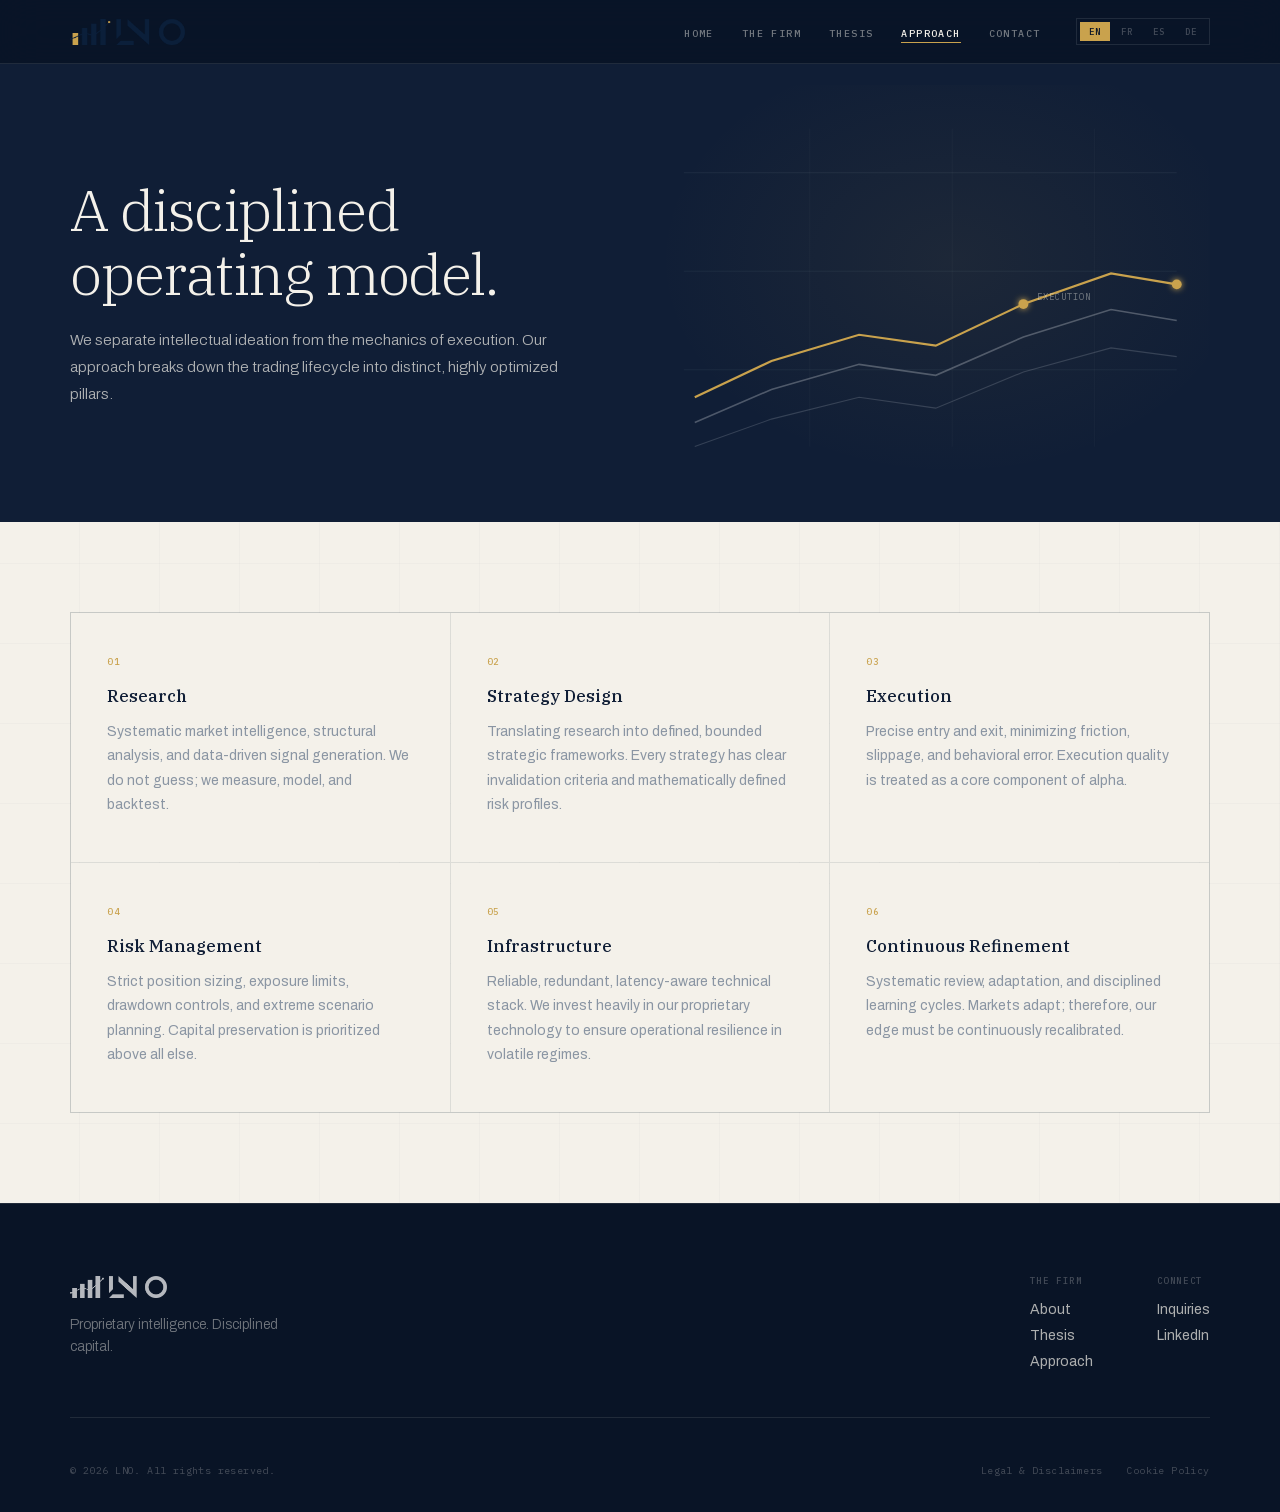
==== commit 1c7e851e: "Self-host the typefaces, dropping the Google Fonts dependency Loading fonts from fonts.googleapis.co" ====
--- a/approach.html
+++ b/approach.html
@@ -5,9 +5,14 @@
   <meta name="viewport" content="width=device-width, initial-scale=1.0">
   <title>LNO — Approach</title>
   <meta name="description" content="We separate intellectual ideation from the mechanics of execution. Our approach breaks down the trading lifecycle into distinct, highly optimized pillars.">
-  <link rel="preconnect" href="https://fonts.googleapis.com">
-  <link rel="preconnect" href="https://fonts.gstatic.com" crossorigin>
-  <link href="https://fonts.googleapis.com/css2?family=IBM+Plex+Serif:ital,wght@0,300;0,400;0,500;0,600;1,300;1,400&family=IBM+Plex+Mono:wght@400;500&family=Archivo:wght@300;400;500;600;700;800&display=swap" rel="stylesheet">
+  <link rel="icon" href="favicon.ico" sizes="any">
+  <link rel="icon" type="image/svg+xml" href="assets/favicon.svg">
+  <link rel="icon" type="image/png" sizes="32x32" href="assets/favicon-32x32.png">
+  <link rel="icon" type="image/png" sizes="16x16" href="assets/favicon-16x16.png">
+  <link rel="icon" type="image/png" sizes="96x96" href="assets/favicon-96x96.png">
+  <link rel="apple-touch-icon" sizes="180x180" href="assets/apple-touch-icon.png">
+  <meta name="theme-color" content="#101E36">
+  <link rel="stylesheet" href="fonts.css">
   <link rel="stylesheet" href="style.css">
 </head>
 <body>
@@ -140,8 +145,7 @@
       <span data-i18n="footer.copyright">© 2026 LNO. All rights reserved.</span>
       <div class="footer__legal">
         <a href="privacy.html" data-i18n="footer.legal">Legal &amp; Disclaimers</a>
-        <a href="#" data-i18n="footer.cookie">Cookie Policy</a>
-        <a href="#" data-i18n="footer.manage">Manage cookies</a>
+        <a href="cookies.html" data-i18n="footer.cookie">Cookie Policy</a>
       </div>
     </div>
   </footer>
--- a/fonts.css
+++ b/fonts.css
@@ -0,0 +1,196 @@
+/* ─── SELF-HOSTED FONTS ────────────────────── */
+/* IBM Plex Serif & Mono: SIL Open Font License 1.1 */
+/* Archivo: SIL Open Font License 1.1 */
+
+@font-face {
+  font-family: 'IBM Plex Serif';
+  font-style: italic;
+  font-weight: 300;
+  font-display: swap;
+  src: url('assets/fonts/IBMPlexSerif-300italic-latin-ext.woff2') format('woff2');
+  unicode-range: U+0100-02BA, U+02BD-02C5, U+02C7-02CC, U+02CE-02D7, U+02DD-02FF, U+0304, U+0308, U+0329, U+1D00-1DBF, U+1E00-1E9F, U+1EF2-1EFF, U+2020, U+20A0-20AB, U+20AD-20C0, U+2113, U+2C60-2C7F, U+A720-A7FF;
+}
+@font-face {
+  font-family: 'IBM Plex Serif';
+  font-style: italic;
+  font-weight: 300;
+  font-display: swap;
+  src: url('assets/fonts/IBMPlexSerif-300italic-latin.woff2') format('woff2');
+  unicode-range: U+0000-00FF, U+0131, U+0152-0153, U+02BB-02BC, U+02C6, U+02DA, U+02DC, U+0304, U+0308, U+0329, U+2000-206F, U+20AC, U+2122, U+2191, U+2193, U+2212, U+2215, U+FEFF, U+FFFD;
+}
+@font-face {
+  font-family: 'IBM Plex Serif';
+  font-style: normal;
+  font-weight: 300;
+  font-display: swap;
+  src: url('assets/fonts/IBMPlexSerif-300-latin-ext.woff2') format('woff2');
+  unicode-range: U+0100-02BA, U+02BD-02C5, U+02C7-02CC, U+02CE-02D7, U+02DD-02FF, U+0304, U+0308, U+0329, U+1D00-1DBF, U+1E00-1E9F, U+1EF2-1EFF, U+2020, U+20A0-20AB, U+20AD-20C0, U+2113, U+2C60-2C7F, U+A720-A7FF;
+}
+@font-face {
+  font-family: 'IBM Plex Serif';
+  font-style: normal;
+  font-weight: 300;
+  font-display: swap;
+  src: url('assets/fonts/IBMPlexSerif-300-latin.woff2') format('woff2');
+  unicode-range: U+0000-00FF, U+0131, U+0152-0153, U+02BB-02BC, U+02C6, U+02DA, U+02DC, U+0304, U+0308, U+0329, U+2000-206F, U+20AC, U+2122, U+2191, U+2193, U+2212, U+2215, U+FEFF, U+FFFD;
+}
+@font-face {
+  font-family: 'IBM Plex Serif';
+  font-style: normal;
+  font-weight: 400;
+  font-display: swap;
+  src: url('assets/fonts/IBMPlexSerif-400-latin-ext.woff2') format('woff2');
+  unicode-range: U+0100-02BA, U+02BD-02C5, U+02C7-02CC, U+02CE-02D7, U+02DD-02FF, U+0304, U+0308, U+0329, U+1D00-1DBF, U+1E00-1E9F, U+1EF2-1EFF, U+2020, U+20A0-20AB, U+20AD-20C0, U+2113, U+2C60-2C7F, U+A720-A7FF;
+}
+@font-face {
+  font-family: 'IBM Plex Serif';
+  font-style: normal;
+  font-weight: 400;
+  font-display: swap;
+  src: url('assets/fonts/IBMPlexSerif-400-latin.woff2') format('woff2');
+  unicode-range: U+0000-00FF, U+0131, U+0152-0153, U+02BB-02BC, U+02C6, U+02DA, U+02DC, U+0304, U+0308, U+0329, U+2000-206F, U+20AC, U+2122, U+2191, U+2193, U+2212, U+2215, U+FEFF, U+FFFD;
+}
+@font-face {
+  font-family: 'IBM Plex Serif';
+  font-style: normal;
+  font-weight: 500;
+  font-display: swap;
+  src: url('assets/fonts/IBMPlexSerif-500-latin-ext.woff2') format('woff2');
+  unicode-range: U+0100-02BA, U+02BD-02C5, U+02C7-02CC, U+02CE-02D7, U+02DD-02FF, U+0304, U+0308, U+0329, U+1D00-1DBF, U+1E00-1E9F, U+1EF2-1EFF, U+2020, U+20A0-20AB, U+20AD-20C0, U+2113, U+2C60-2C7F, U+A720-A7FF;
+}
+@font-face {
+  font-family: 'IBM Plex Serif';
+  font-style: normal;
+  font-weight: 500;
+  font-display: swap;
+  src: url('assets/fonts/IBMPlexSerif-500-latin.woff2') format('woff2');
+  unicode-range: U+0000-00FF, U+0131, U+0152-0153, U+02BB-02BC, U+02C6, U+02DA, U+02DC, U+0304, U+0308, U+0329, U+2000-206F, U+20AC, U+2122, U+2191, U+2193, U+2212, U+2215, U+FEFF, U+FFFD;
+}
+@font-face {
+  font-family: 'IBM Plex Mono';
+  font-style: normal;
+  font-weight: 300;
+  font-display: swap;
+  src: url('assets/fonts/IBMPlexMono-300-latin-ext.woff2') format('woff2');
+  unicode-range: U+0100-02BA, U+02BD-02C5, U+02C7-02CC, U+02CE-02D7, U+02DD-02FF, U+0304, U+0308, U+0329, U+1D00-1DBF, U+1E00-1E9F, U+1EF2-1EFF, U+2020, U+20A0-20AB, U+20AD-20C0, U+2113, U+2C60-2C7F, U+A720-A7FF;
+}
+@font-face {
+  font-family: 'IBM Plex Mono';
+  font-style: normal;
+  font-weight: 300;
+  font-display: swap;
+  src: url('assets/fonts/IBMPlexMono-300-latin.woff2') format('woff2');
+  unicode-range: U+0000-00FF, U+0131, U+0152-0153, U+02BB-02BC, U+02C6, U+02DA, U+02DC, U+0304, U+0308, U+0329, U+2000-206F, U+20AC, U+2122, U+2191, U+2193, U+2212, U+2215, U+FEFF, U+FFFD;
+}
+@font-face {
+  font-family: 'IBM Plex Mono';
+  font-style: normal;
+  font-weight: 400;
+  font-display: swap;
+  src: url('assets/fonts/IBMPlexMono-400-latin-ext.woff2') format('woff2');
+  unicode-range: U+0100-02BA, U+02BD-02C5, U+02C7-02CC, U+02CE-02D7, U+02DD-02FF, U+0304, U+0308, U+0329, U+1D00-1DBF, U+1E00-1E9F, U+1EF2-1EFF, U+2020, U+20A0-20AB, U+20AD-20C0, U+2113, U+2C60-2C7F, U+A720-A7FF;
+}
+@font-face {
+  font-family: 'IBM Plex Mono';
+  font-style: normal;
+  font-weight: 400;
+  font-display: swap;
+  src: url('assets/fonts/IBMPlexMono-400-latin.woff2') format('woff2');
+  unicode-range: U+0000-00FF, U+0131, U+0152-0153, U+02BB-02BC, U+02C6, U+02DA, U+02DC, U+0304, U+0308, U+0329, U+2000-206F, U+20AC, U+2122, U+2191, U+2193, U+2212, U+2215, U+FEFF, U+FFFD;
+}
+@font-face {
+  font-family: 'IBM Plex Mono';
+  font-style: normal;
+  font-weight: 500;
+  font-display: swap;
+  src: url('assets/fonts/IBMPlexMono-500-latin-ext.woff2') format('woff2');
+  unicode-range: U+0100-02BA, U+02BD-02C5, U+02C7-02CC, U+02CE-02D7, U+02DD-02FF, U+0304, U+0308, U+0329, U+1D00-1DBF, U+1E00-1E9F, U+1EF2-1EFF, U+2020, U+20A0-20AB, U+20AD-20C0, U+2113, U+2C60-2C7F, U+A720-A7FF;
+}
+@font-face {
+  font-family: 'IBM Plex Mono';
+  font-style: normal;
+  font-weight: 500;
+  font-display: swap;
+  src: url('assets/fonts/IBMPlexMono-500-latin.woff2') format('woff2');
+  unicode-range: U+0000-00FF, U+0131, U+0152-0153, U+02BB-02BC, U+02C6, U+02DA, U+02DC, U+0304, U+0308, U+0329, U+2000-206F, U+20AC, U+2122, U+2191, U+2193, U+2212, U+2215, U+FEFF, U+FFFD;
+}
+@font-face {
+  font-family: 'IBM Plex Mono';
+  font-style: normal;
+  font-weight: 600;
+  font-display: swap;
+  src: url('assets/fonts/IBMPlexMono-600-latin-ext.woff2') format('woff2');
+  unicode-range: U+0100-02BA, U+02BD-02C5, U+02C7-02CC, U+02CE-02D7, U+02DD-02FF, U+0304, U+0308, U+0329, U+1D00-1DBF, U+1E00-1E9F, U+1EF2-1EFF, U+2020, U+20A0-20AB, U+20AD-20C0, U+2113, U+2C60-2C7F, U+A720-A7FF;
+}
+@font-face {
+  font-family: 'IBM Plex Mono';
+  font-style: normal;
+  font-weight: 600;
+  font-display: swap;
+  src: url('assets/fonts/IBMPlexMono-600-latin.woff2') format('woff2');
+  unicode-range: U+0000-00FF, U+0131, U+0152-0153, U+02BB-02BC, U+02C6, U+02DA, U+02DC, U+0304, U+0308, U+0329, U+2000-206F, U+20AC, U+2122, U+2191, U+2193, U+2212, U+2215, U+FEFF, U+FFFD;
+}
+@font-face {
+  font-family: 'IBM Plex Mono';
+  font-style: normal;
+  font-weight: 700;
+  font-display: swap;
+  src: url('assets/fonts/IBMPlexMono-700-latin-ext.woff2') format('woff2');
+  unicode-range: U+0100-02BA, U+02BD-02C5, U+02C7-02CC, U+02CE-02D7, U+02DD-02FF, U+0304, U+0308, U+0329, U+1D00-1DBF, U+1E00-1E9F, U+1EF2-1EFF, U+2020, U+20A0-20AB, U+20AD-20C0, U+2113, U+2C60-2C7F, U+A720-A7FF;
+}
+@font-face {
+  font-family: 'IBM Plex Mono';
+  font-style: normal;
+  font-weight: 700;
+  font-display: swap;
+  src: url('assets/fonts/IBMPlexMono-700-latin.woff2') format('woff2');
+  unicode-range: U+0000-00FF, U+0131, U+0152-0153, U+02BB-02BC, U+02C6, U+02DA, U+02DC, U+0304, U+0308, U+0329, U+2000-206F, U+20AC, U+2122, U+2191, U+2193, U+2212, U+2215, U+FEFF, U+FFFD;
+}
+@font-face {
+  font-family: 'Archivo';
+  font-style: normal;
+  font-weight: 300;
+  font-display: swap;
+  src: url('assets/fonts/Archivo-300-latin-ext.woff2') format('woff2');
+  unicode-range: U+0100-02BA, U+02BD-02C5, U+02C7-02CC, U+02CE-02D7, U+02DD-02FF, U+0304, U+0308, U+0329, U+1D00-1DBF, U+1E00-1E9F, U+1EF2-1EFF, U+2020, U+20A0-20AB, U+20AD-20C0, U+2113, U+2C60-2C7F, U+A720-A7FF;
+}
+@font-face {
+  font-family: 'Archivo';
+  font-style: normal;
+  font-weight: 300;
+  font-display: swap;
+  src: url('assets/fonts/Archivo-300-latin.woff2') format('woff2');
+  unicode-range: U+0000-00FF, U+0131, U+0152-0153, U+02BB-02BC, U+02C6, U+02DA, U+02DC, U+0304, U+0308, U+0329, U+2000-206F, U+20AC, U+2122, U+2191, U+2193, U+2212, U+2215, U+FEFF, U+FFFD;
+}
+@font-face {
+  font-family: 'Archivo';
+  font-style: normal;
+  font-weight: 400;
+  font-display: swap;
+  src: url('assets/fonts/Archivo-400-latin-ext.woff2') format('woff2');
+  unicode-range: U+0100-02BA, U+02BD-02C5, U+02C7-02CC, U+02CE-02D7, U+02DD-02FF, U+0304, U+0308, U+0329, U+1D00-1DBF, U+1E00-1E9F, U+1EF2-1EFF, U+2020, U+20A0-20AB, U+20AD-20C0, U+2113, U+2C60-2C7F, U+A720-A7FF;
+}
+@font-face {
+  font-family: 'Archivo';
+  font-style: normal;
+  font-weight: 400;
+  font-display: swap;
+  src: url('assets/fonts/Archivo-400-latin.woff2') format('woff2');
+  unicode-range: U+0000-00FF, U+0131, U+0152-0153, U+02BB-02BC, U+02C6, U+02DA, U+02DC, U+0304, U+0308, U+0329, U+2000-206F, U+20AC, U+2122, U+2191, U+2193, U+2212, U+2215, U+FEFF, U+FFFD;
+}
+@font-face {
+  font-family: 'Archivo';
+  font-style: normal;
+  font-weight: 600;
+  font-display: swap;
+  src: url('assets/fonts/Archivo-600-latin-ext.woff2') format('woff2');
+  unicode-range: U+0100-02BA, U+02BD-02C5, U+02C7-02CC, U+02CE-02D7, U+02DD-02FF, U+0304, U+0308, U+0329, U+1D00-1DBF, U+1E00-1E9F, U+1EF2-1EFF, U+2020, U+20A0-20AB, U+20AD-20C0, U+2113, U+2C60-2C7F, U+A720-A7FF;
+}
+@font-face {
+  font-family: 'Archivo';
+  font-style: normal;
+  font-weight: 600;
+  font-display: swap;
+  src: url('assets/fonts/Archivo-600-latin.woff2') format('woff2');
+  unicode-range: U+0000-00FF, U+0131, U+0152-0153, U+02BB-02BC, U+02C6, U+02DA, U+02DC, U+0304, U+0308, U+0329, U+2000-206F, U+20AC, U+2122, U+2191, U+2193, U+2212, U+2215, U+FEFF, U+FFFD;
+}
--- a/style.css
+++ b/style.css
@@ -284,7 +284,7 @@
 .principle::before {
   content: attr(data-num);
   position: absolute; top: -10px; right: -2px;
-  font: 800 110px/1 var(--font-mono);
+  font: 700 110px/1 var(--font-mono);
   color: var(--navy); opacity: .04;
   pointer-events: none; user-select: none;
   transition: opacity .35s, transform .35s;
@@ -659,6 +659,57 @@
   color: var(--on-dark-45); max-width: 460px; margin: 0 auto;
 }
 
+/* ─── LEGAL (privacy) ─────────────────────── */
+.legal {
+  background: var(--ivory);
+  color: var(--navy);
+  padding: clamp(60px,10vh,100px) var(--gutter);
+  position: relative;
+}
+.legal::before {
+  content: '';
+  position: absolute; top: 0; left: var(--gutter);
+  width: 32px; height: 2px; background: var(--gold);
+}
+.legal > * { max-width: 720px; }
+.legal p.legal__updated {
+  font: 500 9px/1.5 var(--font-mono);
+  letter-spacing: .2em; text-transform: uppercase;
+  color: var(--gold); margin-bottom: 48px;
+}
+.legal h2 {
+  font: 400 clamp(1.25rem,2vw,1.6rem)/1.3 var(--font-serif);
+  letter-spacing: -.015em;
+  margin: 48px 0 16px;
+  padding-top: 24px;
+  border-top: 1px solid var(--hairline-l);
+}
+.legal h2:first-of-type { margin-top: 0; }
+.legal p {
+  font: 300 .9375rem/1.8 var(--font-sans);
+  color: rgba(16,30,54,.72);
+  margin-bottom: 16px;
+}
+.legal ul { list-style: none; margin: 0 0 16px; }
+.legal li {
+  font: 300 .9375rem/1.8 var(--font-sans);
+  color: rgba(16,30,54,.72);
+  padding-left: 22px; margin-bottom: 12px;
+  position: relative;
+}
+.legal li::before {
+  content: ''; position: absolute;
+  left: 0; top: .78em;
+  width: 8px; height: 1px; background: var(--gold);
+}
+.legal strong { font-weight: 600; color: var(--navy); }
+.legal a {
+  color: var(--navy); text-decoration: none;
+  border-bottom: 1px solid var(--gold);
+  transition: color .3s var(--ease-out);
+}
+.legal a:hover { color: var(--gold); }
+
 /* ─── FOOTER ──────────────────────────────── */
 .footer {
   background: var(--navy-deep);
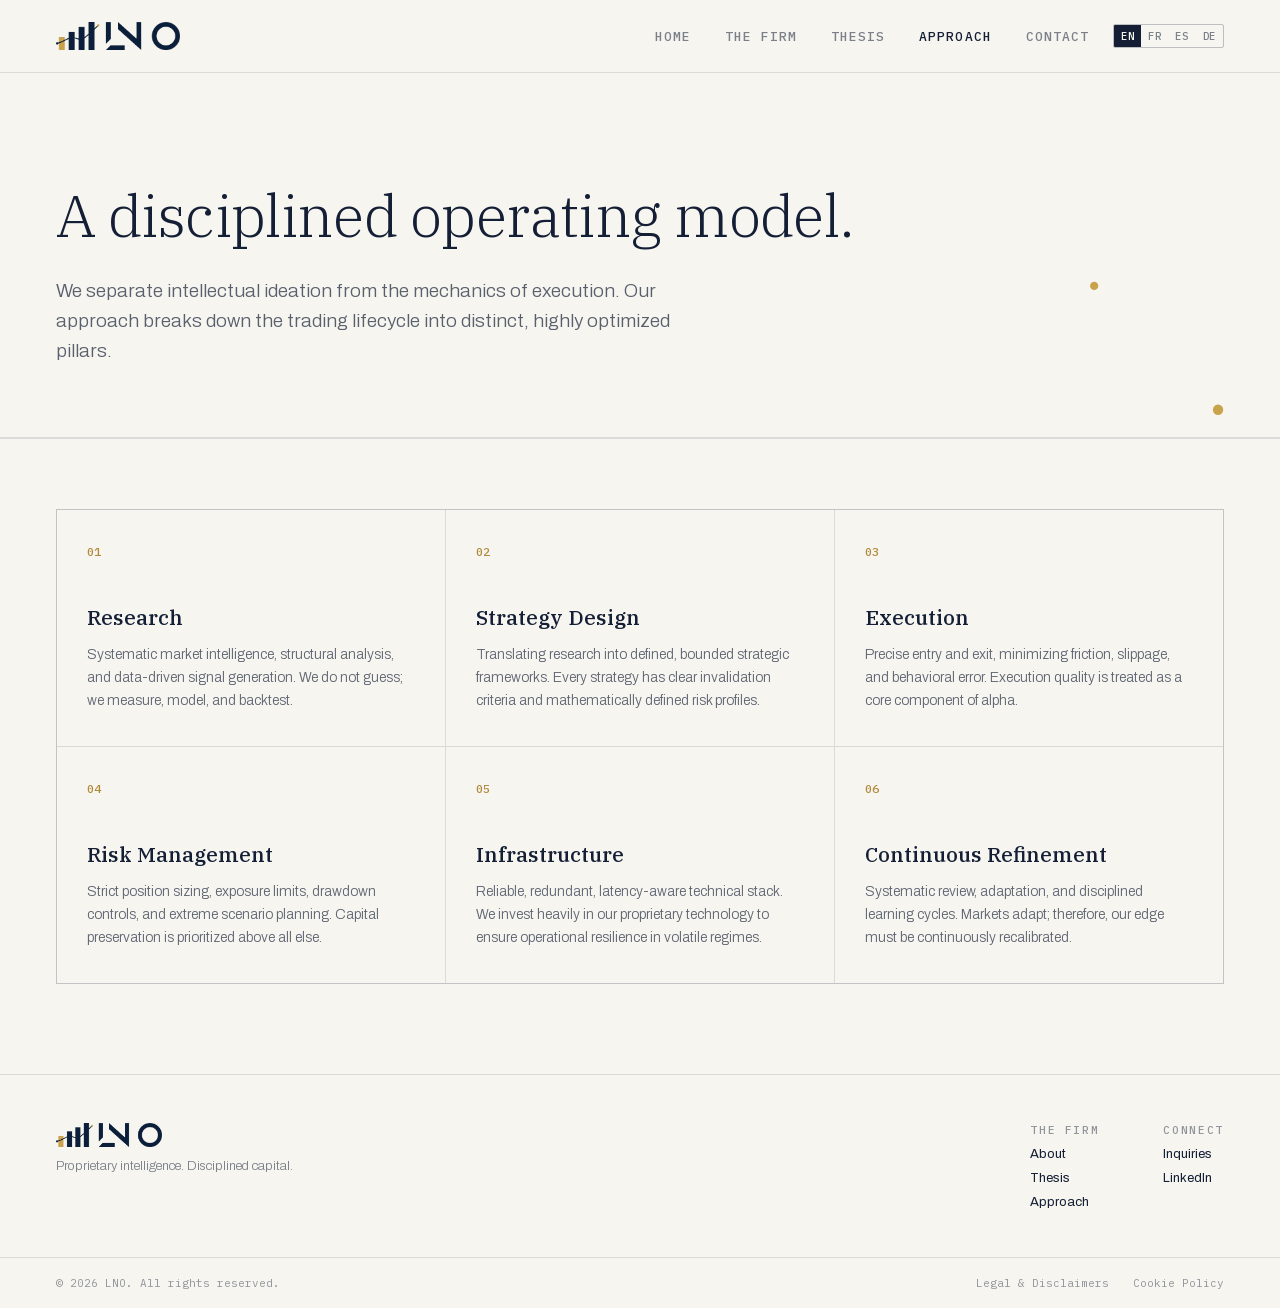
==== commit 16b876ae: "Revert to the live design, keeping only the four fixes The redesign was dropped: lno.company's curre" ====
--- a/approach.html
+++ b/approach.html
@@ -11,7 +11,7 @@
   <link rel="icon" type="image/png" sizes="16x16" href="assets/favicon-16x16.png">
   <link rel="icon" type="image/png" sizes="96x96" href="assets/favicon-96x96.png">
   <link rel="apple-touch-icon" sizes="180x180" href="assets/apple-touch-icon.png">
-  <meta name="theme-color" content="#101E36">
+  <meta name="theme-color" content="#F7F5EF">
   <link rel="stylesheet" href="fonts.css">
   <link rel="stylesheet" href="style.css">
 </head>
@@ -41,46 +41,18 @@
 
   <!-- PAGE HERO -->
   <section class="page-hero">
+    <div class="page-hero__bg" aria-hidden="true">
+      <svg width="100%" height="100%" viewBox="0 0 1240 620" preserveAspectRatio="xMaxYMid slice" style="display:block;animation:lnoDrift 22s ease-in-out infinite">
+        <polyline points="620,540 760,500 900,520 1040,430 1180,460 1320,340" fill="none" stroke="#141F36" stroke-opacity=".12" stroke-width="2" stroke-dasharray="1400" stroke-dashoffset="1400" style="animation:lnoDraw 14s linear infinite"/>
+        <polyline points="620,470 780,430 920,460 1060,340 1200,380 1340,240" fill="none" stroke="#141F36" stroke-opacity=".08" stroke-width="2" stroke-dasharray="1400" stroke-dashoffset="1400" style="animation:lnoDraw 14s linear infinite;animation-delay:-5s"/>
+        <polyline points="620,400 800,360 940,390 1080,260 1220,310 1360,150" fill="none" stroke="#141F36" stroke-opacity=".05" stroke-width="2" stroke-dasharray="1400" stroke-dashoffset="1400" style="animation:lnoDraw 14s linear infinite;animation-delay:-9s"/>
+        <circle cx="1180" cy="460" r="5" fill="#C9A24C" style="animation:lnoPulse 6s ease-in-out infinite"/>
+        <circle cx="1060" cy="340" r="4" fill="#C9A24C" style="animation:lnoPulse 6s ease-in-out infinite;animation-delay:-3s"/>
+      </svg>
+    </div>
     <div class="page-hero__content fade-in">
       <h1 class="page-hero__h1" data-i18n="approach.title">A disciplined operating model.</h1>
       <p class="page-hero__lead" data-i18n="approach.lead">We separate intellectual ideation from the mechanics of execution. Our approach breaks down the trading lifecycle into distinct, highly optimized pillars.</p>
-    </div>
-    <div class="page-hero__chart" aria-hidden="true">
-      <svg xmlns="http://www.w3.org/2000/svg" viewBox="0 0 520 380">
-        <defs>
-          <radialGradient id="phHalo3" cx="55%" cy="42%" r="52%">
-            <stop offset="0%" stop-color="#C9A24D" stop-opacity="0.07"/>
-            <stop offset="100%" stop-color="#C9A24D" stop-opacity="0"/>
-          </radialGradient>
-          <filter id="phGlow3" x="-100%" y="-100%" width="300%" height="300%">
-            <feGaussianBlur stdDeviation="3" result="blur"/>
-            <feMerge><feMergeNode in="blur"/><feMergeNode in="SourceGraphic"/></feMerge>
-          </filter>
-        </defs>
-        <rect width="520" height="380" fill="url(#phHalo3)"/>
-        <g class="chart-grid">
-          <line x1="40" y1="80"  x2="490" y2="80"  stroke="#D9DCE2" stroke-opacity=".05" stroke-width="1"/>
-          <line x1="40" y1="170" x2="490" y2="170" stroke="#D9DCE2" stroke-opacity=".05" stroke-width="1"/>
-          <line x1="40" y1="260" x2="490" y2="260" stroke="#D9DCE2" stroke-opacity=".05" stroke-width="1"/>
-          <line x1="155" y1="40" x2="155" y2="330" stroke="#D9DCE2" stroke-opacity=".03" stroke-width="1"/>
-          <line x1="285" y1="40" x2="285" y2="330" stroke="#D9DCE2" stroke-opacity=".03" stroke-width="1"/>
-          <line x1="415" y1="40" x2="415" y2="330" stroke="#D9DCE2" stroke-opacity=".03" stroke-width="1"/>
-        </g>
-        <polyline class="chart-line chart-line--3"
-          points="50,330 120,305 200,285 270,295 350,262 430,240 490,248"
-          fill="none" stroke="#D9DCE2" stroke-width="1" stroke-opacity=".18"/>
-        <polyline class="chart-line chart-line--2"
-          points="50,308 120,278 200,255 270,265 350,230 430,205 490,215"
-          fill="none" stroke="#D9DCE2" stroke-width="1.5" stroke-opacity=".3"/>
-        <polyline class="chart-line chart-line--1"
-          points="50,285 120,252 200,228 270,238 350,200 430,172 490,182"
-          fill="none" stroke="#C9A24D" stroke-width="2"/>
-        <circle class="chart-ring chart-ring--1" cx="350" cy="200" r="12" fill="none" stroke="#C9A24D" stroke-width="1"/>
-        <circle class="chart-dot chart-dot--1" cx="350" cy="200" r="4.5" fill="#C9A24D" filter="url(#phGlow3)"/>
-        <text class="chart-label chart-label--1" x="362" y="196" font-family="IBM Plex Mono,monospace" font-size="8" letter-spacing="1" fill="rgba(244,241,234,.42)">EXECUTION</text>
-        <circle class="chart-ring chart-ring--2" cx="490" cy="182" r="12" fill="none" stroke="#C9A24D" stroke-width="1"/>
-        <circle class="chart-dot chart-dot--2" cx="490" cy="182" r="4.5" fill="#C9A24D" filter="url(#phGlow3)"/>
-      </svg>
     </div>
   </section>
 
--- a/fonts.css
+++ b/fonts.css
@@ -7,24 +7,8 @@
   font-style: italic;
   font-weight: 300;
   font-display: swap;
-  src: url('assets/fonts/IBMPlexSerif-300italic-latin-ext.woff2') format('woff2');
-  unicode-range: U+0100-02BA, U+02BD-02C5, U+02C7-02CC, U+02CE-02D7, U+02DD-02FF, U+0304, U+0308, U+0329, U+1D00-1DBF, U+1E00-1E9F, U+1EF2-1EFF, U+2020, U+20A0-20AB, U+20AD-20C0, U+2113, U+2C60-2C7F, U+A720-A7FF;
-}
-@font-face {
-  font-family: 'IBM Plex Serif';
-  font-style: italic;
-  font-weight: 300;
-  font-display: swap;
   src: url('assets/fonts/IBMPlexSerif-300italic-latin.woff2') format('woff2');
   unicode-range: U+0000-00FF, U+0131, U+0152-0153, U+02BB-02BC, U+02C6, U+02DA, U+02DC, U+0304, U+0308, U+0329, U+2000-206F, U+20AC, U+2122, U+2191, U+2193, U+2212, U+2215, U+FEFF, U+FFFD;
-}
-@font-face {
-  font-family: 'IBM Plex Serif';
-  font-style: normal;
-  font-weight: 300;
-  font-display: swap;
-  src: url('assets/fonts/IBMPlexSerif-300-latin-ext.woff2') format('woff2');
-  unicode-range: U+0100-02BA, U+02BD-02C5, U+02C7-02CC, U+02CE-02D7, U+02DD-02FF, U+0304, U+0308, U+0329, U+1D00-1DBF, U+1E00-1E9F, U+1EF2-1EFF, U+2020, U+20A0-20AB, U+20AD-20C0, U+2113, U+2C60-2C7F, U+A720-A7FF;
 }
 @font-face {
   font-family: 'IBM Plex Serif';
@@ -39,14 +23,6 @@
   font-style: normal;
   font-weight: 400;
   font-display: swap;
-  src: url('assets/fonts/IBMPlexSerif-400-latin-ext.woff2') format('woff2');
-  unicode-range: U+0100-02BA, U+02BD-02C5, U+02C7-02CC, U+02CE-02D7, U+02DD-02FF, U+0304, U+0308, U+0329, U+1D00-1DBF, U+1E00-1E9F, U+1EF2-1EFF, U+2020, U+20A0-20AB, U+20AD-20C0, U+2113, U+2C60-2C7F, U+A720-A7FF;
-}
-@font-face {
-  font-family: 'IBM Plex Serif';
-  font-style: normal;
-  font-weight: 400;
-  font-display: swap;
   src: url('assets/fonts/IBMPlexSerif-400-latin.woff2') format('woff2');
   unicode-range: U+0000-00FF, U+0131, U+0152-0153, U+02BB-02BC, U+02C6, U+02DA, U+02DC, U+0304, U+0308, U+0329, U+2000-206F, U+20AC, U+2122, U+2191, U+2193, U+2212, U+2215, U+FEFF, U+FFFD;
 }
@@ -55,40 +31,8 @@
   font-style: normal;
   font-weight: 500;
   font-display: swap;
-  src: url('assets/fonts/IBMPlexSerif-500-latin-ext.woff2') format('woff2');
-  unicode-range: U+0100-02BA, U+02BD-02C5, U+02C7-02CC, U+02CE-02D7, U+02DD-02FF, U+0304, U+0308, U+0329, U+1D00-1DBF, U+1E00-1E9F, U+1EF2-1EFF, U+2020, U+20A0-20AB, U+20AD-20C0, U+2113, U+2C60-2C7F, U+A720-A7FF;
-}
-@font-face {
-  font-family: 'IBM Plex Serif';
-  font-style: normal;
-  font-weight: 500;
-  font-display: swap;
   src: url('assets/fonts/IBMPlexSerif-500-latin.woff2') format('woff2');
   unicode-range: U+0000-00FF, U+0131, U+0152-0153, U+02BB-02BC, U+02C6, U+02DA, U+02DC, U+0304, U+0308, U+0329, U+2000-206F, U+20AC, U+2122, U+2191, U+2193, U+2212, U+2215, U+FEFF, U+FFFD;
-}
-@font-face {
-  font-family: 'IBM Plex Mono';
-  font-style: normal;
-  font-weight: 300;
-  font-display: swap;
-  src: url('assets/fonts/IBMPlexMono-300-latin-ext.woff2') format('woff2');
-  unicode-range: U+0100-02BA, U+02BD-02C5, U+02C7-02CC, U+02CE-02D7, U+02DD-02FF, U+0304, U+0308, U+0329, U+1D00-1DBF, U+1E00-1E9F, U+1EF2-1EFF, U+2020, U+20A0-20AB, U+20AD-20C0, U+2113, U+2C60-2C7F, U+A720-A7FF;
-}
-@font-face {
-  font-family: 'IBM Plex Mono';
-  font-style: normal;
-  font-weight: 300;
-  font-display: swap;
-  src: url('assets/fonts/IBMPlexMono-300-latin.woff2') format('woff2');
-  unicode-range: U+0000-00FF, U+0131, U+0152-0153, U+02BB-02BC, U+02C6, U+02DA, U+02DC, U+0304, U+0308, U+0329, U+2000-206F, U+20AC, U+2122, U+2191, U+2193, U+2212, U+2215, U+FEFF, U+FFFD;
-}
-@font-face {
-  font-family: 'IBM Plex Mono';
-  font-style: normal;
-  font-weight: 400;
-  font-display: swap;
-  src: url('assets/fonts/IBMPlexMono-400-latin-ext.woff2') format('woff2');
-  unicode-range: U+0100-02BA, U+02BD-02C5, U+02C7-02CC, U+02CE-02D7, U+02DD-02FF, U+0304, U+0308, U+0329, U+1D00-1DBF, U+1E00-1E9F, U+1EF2-1EFF, U+2020, U+20A0-20AB, U+20AD-20C0, U+2113, U+2C60-2C7F, U+A720-A7FF;
 }
 @font-face {
   font-family: 'IBM Plex Mono';
@@ -103,56 +47,8 @@
   font-style: normal;
   font-weight: 500;
   font-display: swap;
-  src: url('assets/fonts/IBMPlexMono-500-latin-ext.woff2') format('woff2');
-  unicode-range: U+0100-02BA, U+02BD-02C5, U+02C7-02CC, U+02CE-02D7, U+02DD-02FF, U+0304, U+0308, U+0329, U+1D00-1DBF, U+1E00-1E9F, U+1EF2-1EFF, U+2020, U+20A0-20AB, U+20AD-20C0, U+2113, U+2C60-2C7F, U+A720-A7FF;
-}
-@font-face {
-  font-family: 'IBM Plex Mono';
-  font-style: normal;
-  font-weight: 500;
-  font-display: swap;
   src: url('assets/fonts/IBMPlexMono-500-latin.woff2') format('woff2');
   unicode-range: U+0000-00FF, U+0131, U+0152-0153, U+02BB-02BC, U+02C6, U+02DA, U+02DC, U+0304, U+0308, U+0329, U+2000-206F, U+20AC, U+2122, U+2191, U+2193, U+2212, U+2215, U+FEFF, U+FFFD;
-}
-@font-face {
-  font-family: 'IBM Plex Mono';
-  font-style: normal;
-  font-weight: 600;
-  font-display: swap;
-  src: url('assets/fonts/IBMPlexMono-600-latin-ext.woff2') format('woff2');
-  unicode-range: U+0100-02BA, U+02BD-02C5, U+02C7-02CC, U+02CE-02D7, U+02DD-02FF, U+0304, U+0308, U+0329, U+1D00-1DBF, U+1E00-1E9F, U+1EF2-1EFF, U+2020, U+20A0-20AB, U+20AD-20C0, U+2113, U+2C60-2C7F, U+A720-A7FF;
-}
-@font-face {
-  font-family: 'IBM Plex Mono';
-  font-style: normal;
-  font-weight: 600;
-  font-display: swap;
-  src: url('assets/fonts/IBMPlexMono-600-latin.woff2') format('woff2');
-  unicode-range: U+0000-00FF, U+0131, U+0152-0153, U+02BB-02BC, U+02C6, U+02DA, U+02DC, U+0304, U+0308, U+0329, U+2000-206F, U+20AC, U+2122, U+2191, U+2193, U+2212, U+2215, U+FEFF, U+FFFD;
-}
-@font-face {
-  font-family: 'IBM Plex Mono';
-  font-style: normal;
-  font-weight: 700;
-  font-display: swap;
-  src: url('assets/fonts/IBMPlexMono-700-latin-ext.woff2') format('woff2');
-  unicode-range: U+0100-02BA, U+02BD-02C5, U+02C7-02CC, U+02CE-02D7, U+02DD-02FF, U+0304, U+0308, U+0329, U+1D00-1DBF, U+1E00-1E9F, U+1EF2-1EFF, U+2020, U+20A0-20AB, U+20AD-20C0, U+2113, U+2C60-2C7F, U+A720-A7FF;
-}
-@font-face {
-  font-family: 'IBM Plex Mono';
-  font-style: normal;
-  font-weight: 700;
-  font-display: swap;
-  src: url('assets/fonts/IBMPlexMono-700-latin.woff2') format('woff2');
-  unicode-range: U+0000-00FF, U+0131, U+0152-0153, U+02BB-02BC, U+02C6, U+02DA, U+02DC, U+0304, U+0308, U+0329, U+2000-206F, U+20AC, U+2122, U+2191, U+2193, U+2212, U+2215, U+FEFF, U+FFFD;
-}
-@font-face {
-  font-family: 'Archivo';
-  font-style: normal;
-  font-weight: 300;
-  font-display: swap;
-  src: url('assets/fonts/Archivo-300-latin-ext.woff2') format('woff2');
-  unicode-range: U+0100-02BA, U+02BD-02C5, U+02C7-02CC, U+02CE-02D7, U+02DD-02FF, U+0304, U+0308, U+0329, U+1D00-1DBF, U+1E00-1E9F, U+1EF2-1EFF, U+2020, U+20A0-20AB, U+20AD-20C0, U+2113, U+2C60-2C7F, U+A720-A7FF;
 }
 @font-face {
   font-family: 'Archivo';
@@ -167,24 +63,8 @@
   font-style: normal;
   font-weight: 400;
   font-display: swap;
-  src: url('assets/fonts/Archivo-400-latin-ext.woff2') format('woff2');
-  unicode-range: U+0100-02BA, U+02BD-02C5, U+02C7-02CC, U+02CE-02D7, U+02DD-02FF, U+0304, U+0308, U+0329, U+1D00-1DBF, U+1E00-1E9F, U+1EF2-1EFF, U+2020, U+20A0-20AB, U+20AD-20C0, U+2113, U+2C60-2C7F, U+A720-A7FF;
-}
-@font-face {
-  font-family: 'Archivo';
-  font-style: normal;
-  font-weight: 400;
-  font-display: swap;
   src: url('assets/fonts/Archivo-400-latin.woff2') format('woff2');
   unicode-range: U+0000-00FF, U+0131, U+0152-0153, U+02BB-02BC, U+02C6, U+02DA, U+02DC, U+0304, U+0308, U+0329, U+2000-206F, U+20AC, U+2122, U+2191, U+2193, U+2212, U+2215, U+FEFF, U+FFFD;
-}
-@font-face {
-  font-family: 'Archivo';
-  font-style: normal;
-  font-weight: 600;
-  font-display: swap;
-  src: url('assets/fonts/Archivo-600-latin-ext.woff2') format('woff2');
-  unicode-range: U+0100-02BA, U+02BD-02C5, U+02C7-02CC, U+02CE-02D7, U+02DD-02FF, U+0304, U+0308, U+0329, U+1D00-1DBF, U+1E00-1E9F, U+1EF2-1EFF, U+2020, U+20A0-20AB, U+20AD-20C0, U+2113, U+2C60-2C7F, U+A720-A7FF;
 }
 @font-face {
   font-family: 'Archivo';
--- a/style.css
+++ b/style.css
@@ -1,819 +1,280 @@
-/* ─────────────────────────────────────────────
-   LNO — Institutional Kinetic Minimalism
-   ───────────────────────────────────────────── */
-
-/* TOKENS */
+/* ===== TOKENS ===== */
 :root {
-  --navy:        #101E36;
-  --navy-deep:   #091426;
-  --navy-mid:    #182843;
-  --ivory:       #F4F1EA;
-  --ivory-dim:   #EDE9E0;
-  --gold:        #C9A24D;
-  --gold-dim:    rgba(201,162,77,.12);
-  --gold-glow:   rgba(201,162,77,.07);
-  --text:        #8A95A3;
-  --structure:   #D9DCE2;
-
-  --on-dark:     #F4F1EA;
-  --on-dark-70:  rgba(244,241,234,.70);
-  --on-dark-45:  rgba(244,241,234,.45);
-  --on-dark-25:  rgba(244,241,234,.25);
-  --hairline-d:  rgba(244,241,234,.10);
-  --hairline-l:  rgba(16,30,54,.10);
-
-  --font-serif:  'IBM Plex Serif', Georgia, serif;
-  --font-mono:   'IBM Plex Mono', 'Courier New', monospace;
-  --font-sans:   'Archivo', -apple-system, BlinkMacSystemFont, sans-serif;
-
-  --gutter:      clamp(24px, 5.5vw, 88px);
-  --ease-out:    cubic-bezier(.25,.46,.45,.94);
-  --ease-spring: cubic-bezier(.16,1,.3,1);
-}
-
-/* RESET */
+  --bg: #F7F5EF;
+  --navy: #141F36;
+  --gold: #B0893B;
+  --gold-dk: #C9A24C;
+  --text-70: rgba(20,31,54,.7);
+  --text-65: rgba(20,31,54,.65);
+  --text-55: rgba(20,31,54,.55);
+  --text-45: rgba(20,31,54,.45);
+  --on-dark: #F7F5EF;
+  --on-dark-90: rgba(247,245,239,.9);
+  --on-dark-70: rgba(247,245,239,.7);
+  --on-dark-65: rgba(247,245,239,.65);
+  --on-dark-85: rgba(247,245,239,.85);
+  --hairline: rgba(20,31,54,.12);
+  --gutter: 56px;
+  --font-serif: 'IBM Plex Serif', Georgia, serif;
+  --font-mono: 'IBM Plex Mono', 'Courier New', monospace;
+  --font-sans: 'Archivo', -apple-system, BlinkMacSystemFont, sans-serif;
+}
+
+/* ===== RESET ===== */
 *, *::before, *::after { box-sizing: border-box; margin: 0; padding: 0; }
-html { scroll-behavior: smooth; }
-body {
-  font-family: var(--font-sans);
-  background: var(--navy-deep);
-  color: var(--on-dark);
-  -webkit-font-smoothing: antialiased;
-  overflow-x: hidden;
-}
-a { color: inherit; text-decoration: none; }
+html { scroll-behavior: smooth; -webkit-text-size-adjust: 100%; }
+body { background: var(--bg); color: var(--navy); font-family: var(--font-sans); font-weight: 300; -webkit-font-smoothing: antialiased; }
+a { cursor: pointer; }
+ul, ol { list-style: none; }
 img { display: block; max-width: 100%; }
-ul { list-style: none; }
-button { font: inherit; cursor: pointer; background: none; border: none; color: inherit; }
-
-/* ─── NAV ─────────────────────────────────── */
-.nav {
-  position: fixed; top: 0; left: 0; right: 0;
-  z-index: 100;
-  height: 64px;
-  display: flex; align-items: center;
-  padding: 0 var(--gutter);
-  background: rgba(9,20,38,.88);
-  backdrop-filter: blur(20px);
-  -webkit-backdrop-filter: blur(20px);
-  border-bottom: 1px solid var(--hairline-d);
-}
-.nav__logo img { height: 26px; }
-.nav__right {
-  margin-left: auto;
-  display: flex; align-items: center; gap: 36px;
-}
-.nav__links { display: flex; gap: 28px; }
-.nav__link {
-  font: 500 10px/1 var(--font-mono);
-  letter-spacing: .14em; text-transform: uppercase;
-  color: var(--on-dark-45);
-  transition: color .2s;
-  position: relative; padding-bottom: 3px;
-}
-.nav__link::after {
-  content: '';
-  position: absolute; bottom: 0; left: 0;
-  width: 0; height: 1px;
-  background: var(--gold);
-  transition: width .3s var(--ease-out);
-}
-.nav__link:hover { color: var(--on-dark); }
-.nav__link:hover::after, .nav__link--active::after { width: 100%; }
-.nav__link--active { color: var(--on-dark); }
-
-.nav__lang {
-  display: flex; gap: 2px;
-  border: 1px solid var(--hairline-d);
-  padding: 3px;
-}
-.nav__lang-btn {
-  font: 500 9px/1 var(--font-mono);
-  letter-spacing: .1em;
-  color: var(--on-dark-25);
-  padding: 5px 9px;
-  transition: color .2s, background .2s;
-}
-.nav__lang-btn:hover { color: var(--on-dark-70); }
-.nav__lang-btn--active {
-  background: var(--gold) !important;
-  color: var(--navy-deep) !important;
-}
-
-.nav__hamburger {
-  display: none; flex-direction: column; gap: 5px;
-  margin-left: 20px; padding: 4px;
-}
-.nav__hamburger span {
-  display: block; width: 22px; height: 1.5px;
-  background: var(--on-dark-70);
-  transition: transform .25s, opacity .25s;
-}
-.nav__hamburger.open span:nth-child(1) { transform: translateY(6.5px) rotate(45deg); }
-.nav__hamburger.open span:nth-child(2) { opacity: 0; }
-.nav__hamburger.open span:nth-child(3) { transform: translateY(-6.5px) rotate(-45deg); }
-
-/* ─── HERO (home) ─────────────────────────── */
-.hero {
-  min-height: 100svh;
-  display: grid;
-  grid-template-columns: 48% 52%;
-  align-items: center;
-  padding-top: 64px;
-  background: var(--navy-deep);
-  position: relative; overflow: hidden;
-}
-.hero__content {
-  padding: clamp(48px,8vh,100px) 40px clamp(48px,8vh,100px) var(--gutter);
-  z-index: 2;
-}
-.hero__kicker {
-  font: 500 10px/1 var(--font-mono);
-  letter-spacing: .18em; text-transform: uppercase;
-  color: var(--gold); margin-bottom: 28px;
-}
-.hero__h1 {
-  font: 300 clamp(3rem,5.5vw,5rem)/1.06 var(--font-serif);
-  letter-spacing: -.025em; color: var(--on-dark);
-  margin-bottom: 28px;
-}
-.hero__sub {
-  font: 300 clamp(.9rem,1.2vw,1.05rem)/1.75 var(--font-sans);
-  color: var(--on-dark-70); max-width: 460px; margin-bottom: 44px;
-}
-.hero__ctas { display: flex; align-items: center; gap: 32px; }
-
-/* Primary button */
-.btn-primary {
-  display: inline-flex; align-items: center; gap: 10px;
-  font: 600 10px/1 var(--font-mono);
-  letter-spacing: .16em; text-transform: uppercase;
-  background: var(--gold); color: var(--navy-deep);
-  padding: 17px 32px;
-  transition: background .25s, gap .3s;
-}
-.btn-primary::after { content: '→'; font-size: 14px; transition: transform .25s; }
-.btn-primary:hover { background: #D4AE5C; gap: 16px; }
-.btn-primary:hover::after { transform: translateX(3px); }
-
-.hero__scroll-lbl {
-  font: 500 9px/1 var(--font-mono);
-  letter-spacing: .16em; text-transform: uppercase;
-  color: var(--on-dark-25);
-}
-
-/* Hero chart (right column) */
-.hero__chart {
-  height: 100%;
-  display: flex; align-items: center;
-  padding: 20px var(--gutter) 20px 0;
-}
-.hero__chart svg, .page-hero__chart svg { width: 100%; height: auto; }
-
-/* ─── CHART ANIMATIONS ─────────────────────── */
-@keyframes lnoGridIn   { from { opacity: 0; } to { opacity: 1; } }
-@keyframes lnoBarIn    { from { opacity: 0; } to { opacity: 1; } }
-@keyframes lnoLineDraw { from { stroke-dashoffset: 1400; } to { stroke-dashoffset: 0; } }
-@keyframes lnoDotIn {
-  0%   { opacity: 0; transform: scale(0); }
-  65%  { opacity: 1; transform: scale(1.25); }
-  100% { opacity: 1; transform: scale(1); }
-}
-@keyframes lnoRingPulse {
-  0%   { transform: scale(1); opacity: .55; }
-  100% { transform: scale(2.8); opacity: 0; }
-}
-@keyframes lnoLabelIn  { from { opacity: 0; transform: translateY(5px); } to { opacity: 1; transform: translateY(0); } }
-
-.chart-grid  { animation: lnoGridIn .7s ease .1s forwards; opacity: 0; }
-.chart-bars  { transform-origin: bottom; animation: lnoBarIn .5s ease .2s forwards; opacity: 0; }
-
-.chart-line  { stroke-dasharray: 1400; stroke-dashoffset: 1400; }
-.chart-line--1 { animation: lnoLineDraw 2s var(--ease-out) .5s forwards; }
-.chart-line--2 { animation: lnoLineDraw 2s var(--ease-out) .8s forwards; }
-.chart-line--3 { animation: lnoLineDraw 2s var(--ease-out) 1.1s forwards; }
-
-.chart-dot   { opacity: 0; transform-box: fill-box; transform-origin: center; }
-.chart-dot--1 { animation: lnoDotIn .45s var(--ease-spring) 1.9s forwards; }
-.chart-dot--2 { animation: lnoDotIn .45s var(--ease-spring) 2.1s forwards; }
-.chart-dot--3 { animation: lnoDotIn .45s var(--ease-spring) 2.3s forwards; }
-
-.chart-ring  { opacity: 0; transform-box: fill-box; transform-origin: center; }
-.chart-ring--1 { animation: lnoRingPulse 2s ease-out infinite 2.2s; }
-.chart-ring--2 { animation: lnoRingPulse 2s ease-out infinite 2.4s; }
-.chart-ring--3 { animation: lnoRingPulse 2s ease-out infinite 2.6s; }
-
-.chart-label { opacity: 0; }
-.chart-label--1 { animation: lnoLabelIn .5s ease 2.0s forwards; }
-.chart-label--2 { animation: lnoLabelIn .5s ease 2.2s forwards; }
-.chart-label--3 { animation: lnoLabelIn .5s ease 2.4s forwards; }
-.chart-yval  { opacity: 0; animation: lnoGridIn .5s ease .25s forwards; }
-
-/* ─── MARQUEE ─────────────────────────────── */
-.marquee {
-  overflow: hidden;
-  background: var(--navy);
-  border-top: 1px solid var(--hairline-d);
-  border-bottom: 1px solid var(--hairline-d);
-  padding: 13px 0;
-}
-.marquee__track {
-  display: flex; width: max-content;
-  animation: lnoMarquee 52s linear infinite;
-}
-.marquee__text {
-  font: 500 9px/1 var(--font-mono);
-  letter-spacing: .18em; text-transform: uppercase;
-  color: var(--on-dark-45); white-space: nowrap;
+button { font-family: inherit; }
+
+/* ===== KEYFRAMES ===== */
+@keyframes lnoDraw {
+  0% { stroke-dashoffset: 1400; }
+  55%, 100% { stroke-dashoffset: 0; }
+}
+@keyframes lnoDrift {
+  0%, 100% { transform: translate(0, 0); }
+  50% { transform: translate(-40px, 14px); }
+}
+@keyframes lnoPulse {
+  0%, 100% { opacity: .5; transform: scale(1); }
+  50% { opacity: 1; transform: scale(1.5); }
 }
 @keyframes lnoMarquee {
   from { transform: translateX(0); }
-  to   { transform: translateX(-50%); }
-}
-.marquee:hover .marquee__track { animation-play-state: paused; }
-
-/* ─── STATS ───────────────────────────────── */
-.stats {
-  background: var(--ivory);
-  padding: clamp(60px,10vh,100px) var(--gutter);
-}
-.stats__kicker {
-  font: 500 9px/1 var(--font-mono);
-  letter-spacing: .2em; text-transform: uppercase;
-  color: var(--gold); margin-bottom: 52px;
-}
-.stats__grid { display: grid; grid-template-columns: repeat(4,1fr); }
-.stats__item { padding: 0 32px 0 0; position: relative; }
-.stats__item:not(:last-child)::after {
-  content: '';
-  position: absolute; right: 0; top: 5%; height: 90%; width: 1px;
-  background: var(--hairline-l);
-  transform: scaleY(0); transform-origin: top;
-}
-.stats__item.visible::after {
-  transition: transform .7s var(--ease-out) .2s;
-  transform: scaleY(1);
-}
-.stats__val {
-  font: 300 clamp(2.5rem,5vw,4.2rem)/1 var(--font-serif);
-  color: var(--navy); letter-spacing: -.03em;
-  margin-bottom: 14px;
-  transition: transform .3s var(--ease-out);
-}
-.stats__item:hover .stats__val { transform: translateY(-3px); }
-.stats__lbl {
-  font: 400 10px/1.4 var(--font-mono);
-  letter-spacing: .13em; text-transform: uppercase; color: var(--text);
-}
-
-/* ─── PRINCIPLES ──────────────────────────── */
-.principles {
-  background: var(--ivory);
-  padding: 0 var(--gutter) clamp(60px,10vh,100px);
-}
-.principles__grid {
-  display: grid; grid-template-columns: 1fr 1fr;
-  gap: 1px; background: var(--hairline-l);
-  border: 1px solid var(--hairline-l);
-}
-.principle {
-  background: var(--ivory); padding: 48px 40px;
-  position: relative; overflow: hidden; cursor: default;
-  transition: background .35s;
-}
-.principle::before {
-  content: attr(data-num);
-  position: absolute; top: -10px; right: -2px;
-  font: 700 110px/1 var(--font-mono);
-  color: var(--navy); opacity: .04;
-  pointer-events: none; user-select: none;
-  transition: opacity .35s, transform .35s;
-}
-.principle:hover { background: rgba(16,30,54,.035); }
-.principle:hover::before { opacity: .08; transform: scale(1.06) translateY(-4px); }
-.principle__gold-bar {
-  position: absolute; bottom: 0; left: 0;
-  height: 2px; width: 0; background: var(--gold);
-  transition: width .5s var(--ease-out);
-}
-.principle:hover .principle__gold-bar { width: 100%; }
-.principle__num {
-  font: 500 9px/1 var(--font-mono);
-  letter-spacing: .16em; color: var(--gold); margin-bottom: 20px;
-}
-.principle__title {
-  font: 500 1.1rem/1.3 var(--font-serif);
-  color: var(--navy); margin-bottom: 14px;
-}
-.principle__body {
-  font: 400 .875rem/1.75 var(--font-sans);
-  color: var(--text); position: relative; z-index: 1;
-}
-
-/* ─── BAND (Thesis / Approach) ────────────── */
-.band {
-  display: grid; grid-template-columns: 1fr 1fr;
-  min-height: 52vh;
-}
-.band__panel {
-  padding: clamp(48px,8vh,80px) calc(var(--gutter)*1.1);
-  display: flex; flex-direction: column; justify-content: center;
-  position: relative; overflow: hidden;
-}
-.band__panel--dark  { background: var(--navy); color: var(--on-dark); }
-.band__panel--light { background: var(--ivory); color: var(--navy); }
-.band__panel::before {
-  content: attr(data-num);
-  position: absolute; top: 20px; left: calc(var(--gutter)*1.1);
-  font: 300 7rem/1 var(--font-mono);
-  pointer-events: none; user-select: none;
-}
-.band__panel--dark::before  { color: var(--on-dark); opacity: .06; }
-.band__panel--light::before { color: var(--navy); opacity: .06; }
-.band__kicker {
-  font: 500 9px/1 var(--font-mono);
-  letter-spacing: .2em; text-transform: uppercase;
-  color: var(--gold); margin-bottom: 20px;
-}
-.band__title {
-  font: 300 clamp(1.8rem,3.2vw,2.6rem)/1.12 var(--font-serif);
-  letter-spacing: -.02em; margin-bottom: 18px;
-}
-.band__body {
-  font: 300 .925rem/1.8 var(--font-sans);
-  max-width: 440px; margin-bottom: 32px;
-}
-.band__panel--dark .band__body  { color: var(--on-dark-70); }
-.band__panel--light .band__body { color: var(--text); }
-.band__link {
-  font: 600 9px/1 var(--font-mono);
-  letter-spacing: .16em; text-transform: uppercase;
-  display: inline-flex; align-items: center; gap: 8px;
-  transition: gap .25s;
-}
-.band__panel--dark .band__link  { color: var(--gold); }
-.band__panel--light .band__link { color: var(--navy); }
-.band__link::after { content: '→'; font-size: 13px; }
-.band__link:hover { gap: 14px; }
-
-/* ─── CTA ─────────────────────────────────── */
-.cta {
-  background: var(--navy-deep);
-  padding: clamp(80px,14vh,140px) var(--gutter);
-  text-align: center; position: relative; overflow: hidden;
-}
-.cta::before {
-  content: '';
-  position: absolute; inset: 0;
-  background:
-    repeating-linear-gradient(90deg,
-      transparent, transparent 79px,
-      rgba(244,241,234,.018) 79px,
-      rgba(244,241,234,.018) 80px
-    ),
-    repeating-linear-gradient(0deg,
-      transparent, transparent 79px,
-      rgba(244,241,234,.018) 79px,
-      rgba(244,241,234,.018) 80px
-    );
-  pointer-events: none;
-}
-.cta__quote {
-  font: 300 clamp(1.7rem,3.5vw,2.8rem)/1.3 var(--font-serif);
-  color: var(--on-dark); max-width: 880px; margin: 0 auto 24px;
-  letter-spacing: -.015em; position: relative;
-}
+  to { transform: translateX(-50%); }
+}
+@media (prefers-reduced-motion: reduce) {
+  *, *::before, *::after { animation-duration: .01ms !important; transition-duration: .01ms !important; }
+}
+
+/* ===== FADE-IN ===== */
+.fade-in { opacity: 0; transform: translateY(18px); transition: opacity .6s ease, transform .6s ease; transition-delay: var(--delay, 0s); }
+.fade-in.visible { opacity: 1; transform: none; }
+
+/* ===== NAV ===== */
+.nav {
+  position: sticky; top: 0; z-index: 20;
+  display: flex; align-items: center; justify-content: space-between;
+  padding: 22px var(--gutter);
+  border-bottom: 1px solid var(--hairline);
+  background: rgba(247,245,239,.92);
+  backdrop-filter: blur(6px); -webkit-backdrop-filter: blur(6px);
+}
+.nav__logo img { height: 28px; }
+.nav__right { display: flex; align-items: center; }
+.nav__links { display: flex; align-items: center; gap: 34px; font: 500 13px var(--font-mono); letter-spacing: .08em; }
+.nav__link { text-decoration: none; color: var(--text-55); transition: color .2s; }
+.nav__link:hover, .nav__link--active { color: var(--navy); }
+.nav__lang { display: flex; border: 1px solid rgba(20,31,54,.25); border-radius: 2px; overflow: hidden; margin-left: 24px; }
+.nav__lang-btn {
+  padding: 4px 7px; font: 500 10.5px var(--font-mono); color: var(--text-55);
+  background: transparent; border: none; cursor: pointer;
+  transition: background .15s, color .15s; letter-spacing: .06em;
+}
+.nav__lang-btn--active { background: var(--navy); color: var(--on-dark); }
+.nav__hamburger { display: none; flex-direction: column; gap: 5px; background: none; border: none; cursor: pointer; padding: 4px; }
+.nav__hamburger span { display: block; width: 22px; height: 1.5px; background: var(--navy); transition: transform .25s, opacity .25s; }
+.nav__hamburger[aria-expanded="true"] span:nth-child(1) { transform: translateY(6.5px) rotate(45deg); }
+.nav__hamburger[aria-expanded="true"] span:nth-child(2) { opacity: 0; }
+.nav__hamburger[aria-expanded="true"] span:nth-child(3) { transform: translateY(-6.5px) rotate(-45deg); }
+
+/* ===== BG LINES (shared hero animation) ===== */
+.hero__bg, .page-hero__bg { position: absolute; inset: 0; pointer-events: none; overflow: hidden; }
+.hero__bg svg, .page-hero__bg svg { width: 100%; height: 100%; }
+
+/* ===== HERO (home) ===== */
+.hero { position: relative; overflow: hidden; padding: 110px var(--gutter) 90px; }
+.hero__content { position: relative; max-width: 840px; }
+.hero__kicker { font: 500 12px var(--font-mono); letter-spacing: .22em; color: var(--gold); text-transform: uppercase; margin-bottom: 28px; }
+.hero__h1 { font: 300 74px/1.08 var(--font-serif); letter-spacing: -.01em; margin-bottom: 30px; }
+.hero__sub { font: 300 20px/1.6 var(--font-sans); color: var(--text-70); max-width: 560px; margin-bottom: 44px; }
+.hero__ctas { display: flex; align-items: center; gap: 24px; flex-wrap: wrap; }
+.hero__scroll-lbl { font: 400 12px var(--font-mono); color: var(--text-45); letter-spacing: .12em; }
+
+/* ===== PAGE HERO (inner pages) ===== */
+.page-hero { position: relative; overflow: hidden; padding: 110px var(--gutter) 70px; border-bottom: 1px solid var(--hairline); }
+.page-hero__content { position: relative; max-width: 840px; }
+.page-hero__h1 { font: 300 58px/1.15 var(--font-serif); letter-spacing: -.01em; margin-bottom: 26px; }
+.page-hero__lead { font: 300 19px/1.6 var(--font-sans); color: var(--text-70); max-width: 640px; }
+.page-hero__stats { display: flex; gap: 64px; margin-top: 40px; }
+.phstat__val { font: 300 44px var(--font-serif); }
+.phstat__label { font: 400 13px var(--font-sans); color: var(--text-55); margin-top: 6px; }
+
+/* Contact page: centered hero content */
+.page-hero--center .page-hero__content { margin: 0 auto; text-align: center; max-width: 680px; }
+.page-hero--center { padding-top: 120px; padding-bottom: 100px; }
+.page-hero--center .page-hero__lead { max-width: 600px; margin: 0 auto 48px; }
+
+/* ===== BUTTONS ===== */
+.btn-primary {
+  display: inline-block; padding: 15px 32px;
+  background: var(--navy); color: var(--on-dark);
+  font: 500 13px var(--font-mono); letter-spacing: .1em;
+  text-decoration: none; transition: background .2s; white-space: nowrap;
+}
+.btn-primary:hover { background: var(--gold); }
+.btn-outline {
+  display: inline-block; padding: 15px 36px;
+  border: 1px solid var(--navy); color: var(--navy);
+  font: 500 13px var(--font-mono); letter-spacing: .1em;
+  text-decoration: none; transition: background .2s, color .2s;
+}
+.btn-outline:hover { background: var(--navy); color: var(--on-dark); }
+
+/* ===== MARQUEE ===== */
+.marquee { border-top: 1px solid var(--hairline); border-bottom: 1px solid var(--hairline); padding: 14px 0; overflow: hidden; }
+.marquee__track { display: flex; white-space: nowrap; width: max-content; animation: lnoMarquee 46s linear infinite; }
+.marquee__text { font: 500 12px var(--font-mono); color: rgba(20,31,54,.5); letter-spacing: .18em; padding-right: 2em; }
+
+/* ===== STATS (4-col) ===== */
+.stats { padding: 80px var(--gutter); }
+.stats__kicker { font: 500 12px var(--font-mono); letter-spacing: .2em; color: var(--gold); text-transform: uppercase; margin-bottom: 36px; }
+.stats__grid { display: grid; grid-template-columns: repeat(4, 1fr); border-left: 1px solid var(--hairline); }
+.stats__item { padding: 8px 32px; border-right: 1px solid var(--hairline); }
+.stats__val { font: 300 54px var(--font-serif); }
+.stats__lbl { font: 400 13px var(--font-sans); color: var(--text-55); margin-top: 8px; }
+
+/* ===== PRINCIPLES (home 2×2 with nums) ===== */
+.principles { padding: 0 var(--gutter) 80px; }
+.principles__grid { display: grid; grid-template-columns: 1fr 1fr; gap: 56px 72px; }
+.principle { border-top: 1px solid var(--gold); padding-top: 24px; }
+.principle__num { font: 400 13px var(--font-mono); color: var(--gold); margin-bottom: 14px; }
+.principle__title { font: 500 26px var(--font-serif); margin-bottom: 14px; }
+.principle__body { font: 300 15px/1.7 var(--font-sans); color: var(--text-70); }
+
+/* ===== NAVY BAND (home, thesis+approach teasers) ===== */
+.band { background: var(--navy); color: var(--on-dark); padding: 80px var(--gutter); display: grid; grid-template-columns: 1fr 1fr; gap: 72px; }
+.band__title { font: 300 40px var(--font-serif); margin-bottom: 20px; }
+.band__body { font: 300 15px/1.75 var(--font-sans); color: var(--on-dark-70); margin-bottom: 28px; }
+.band__link { font: 500 12px var(--font-mono); letter-spacing: .12em; color: var(--gold-dk); text-decoration: none; border-bottom: 1px solid var(--gold-dk); padding-bottom: 4px; transition: opacity .2s; }
+.band__link:hover { opacity: .75; }
+
+/* ===== CTA CENTERED (home) ===== */
+.cta { padding: 100px var(--gutter); text-align: center; }
+.cta__quote { font: 300 36px/1.4 var(--font-serif); max-width: 760px; margin: 0 auto 24px; }
 .cta__quote em { font-style: italic; color: var(--gold); }
-.cta__body {
-  font: 300 1rem/1.8 var(--font-sans);
-  color: var(--on-dark-70); max-width: 520px; margin: 0 auto 44px;
-}
-.btn-outline {
-  display: inline-flex; align-items: center; gap: 10px;
-  font: 600 9px/1 var(--font-mono);
-  letter-spacing: .18em; text-transform: uppercase;
-  border: 1px solid rgba(244,241,234,.25);
-  color: var(--on-dark); padding: 17px 36px;
-  transition: border-color .25s, background .25s, gap .25s;
-}
-.btn-outline::after { content: '→'; font-size: 13px; }
-.btn-outline:hover { border-color: var(--gold); background: var(--gold-dim); gap: 16px; }
-
-/* ─── PAGE HERO (inner pages) ─────────────── */
-.page-hero {
-  min-height: 58vh;
-  display: grid; grid-template-columns: 50% 50%;
-  align-items: center;
-  padding-top: 64px;
-  background: var(--navy);
-  position: relative; overflow: hidden;
-}
-.page-hero__bg { position: absolute; inset: 0; z-index: 0; pointer-events: none; }
-.page-hero__content {
-  padding: clamp(48px,8vh,80px) 36px clamp(48px,8vh,80px) var(--gutter);
-  z-index: 2; position: relative; grid-column: 1;
-}
-.page-hero__chart {
-  grid-column: 2;
-  padding: 20px var(--gutter) 20px 0;
-  display: flex; align-items: center; height: 100%;
-}
-.page-hero__kicker {
-  font: 500 9px/1 var(--font-mono);
-  letter-spacing: .2em; text-transform: uppercase;
-  color: var(--gold); margin-bottom: 22px;
-}
-.page-hero__h1 {
-  font: 300 clamp(2.4rem,4.5vw,4rem)/1.1 var(--font-serif);
-  color: var(--on-dark); letter-spacing: -.025em; margin-bottom: 22px;
-}
-.page-hero__lead {
-  font: 300 clamp(.875rem,1.2vw,1rem)/1.75 var(--font-sans);
-  color: var(--on-dark-70); max-width: 500px;
-}
-
-/* Centered page hero (contact) */
-.page-hero--center {
-  grid-template-columns: 1fr; min-height: 68vh;
-  background: var(--navy-deep);
-}
-.page-hero--center::after {
-  content: '';
-  position: absolute; left: 50%; top: 50%;
-  width: 600px; height: 600px;
-  transform: translate(-50%,-50%);
-  background: radial-gradient(ellipse, var(--gold-glow) 0%, transparent 70%);
-  pointer-events: none; z-index: 0;
-}
-.page-hero--center .page-hero__content {
-  grid-column: 1; text-align: center;
-  padding: clamp(60px,10vh,120px) var(--gutter);
-  margin: 0 auto; max-width: 680px;
-  padding-right: var(--gutter); z-index: 2;
-}
-.page-hero--center .page-hero__lead { max-width: 560px; margin: 0 auto 40px; }
-
-/* Firm hero stats */
-.page-hero__stats {
-  display: flex; gap: 36px; align-items: flex-start;
-  margin-top: 36px; padding-top: 28px;
-  border-top: 1px solid var(--hairline-d);
-}
-.phstat__val {
-  font: 300 2.8rem/1 var(--font-serif);
-  color: var(--on-dark); letter-spacing: -.03em; margin-bottom: 8px;
-}
-.phstat__label {
-  font: 400 9px/1.4 var(--font-mono);
-  letter-spacing: .14em; text-transform: uppercase; color: var(--on-dark-45);
-}
-
-/* ─── IDENTITY (firm) ─────────────────────── */
-.identity {
-  background: var(--ivory);
-  padding: clamp(60px,10vh,100px) var(--gutter);
-  display: grid; grid-template-columns: 240px 1fr;
-  gap: 80px; align-items: start; position: relative;
-}
-.identity::before {
-  content: '';
-  position: absolute; top: 0; left: var(--gutter);
-  width: 32px; height: 2px; background: var(--gold);
-}
-.identity__label {
-  font: 500 9px/1.5 var(--font-mono);
-  letter-spacing: .2em; text-transform: uppercase;
-  color: var(--gold); padding-top: 4px;
-  position: sticky; top: 80px;
-}
-.identity__body {
-  font: 300 clamp(1rem,1.3vw,1.1rem)/1.85 var(--font-serif);
-  color: var(--navy); letter-spacing: -.01em;
-}
-
-/* ─── CORE PRINCIPLES (firm) ─────────────── */
-.core-principles {
-  background: var(--ivory);
-  padding: 0 var(--gutter) clamp(60px,10vh,100px);
-}
-.core-principles__kicker {
-  font: 500 9px/1 var(--font-mono);
-  letter-spacing: .2em; text-transform: uppercase;
-  color: var(--gold); margin-bottom: 36px;
-  padding-top: clamp(40px,6vh,60px);
-}
-.core-principles__grid {
-  display: grid; grid-template-columns: 1fr 1fr;
-  gap: 1px; background: var(--hairline-l);
-  border: 1px solid var(--hairline-l);
-}
-.cp {
-  background: var(--ivory); padding: 40px;
-  position: relative; transition: background .3s;
-}
-.cp:hover { background: rgba(16,30,54,.035); }
-.cp__title { font: 500 1.05rem/1.3 var(--font-serif); color: var(--navy); margin-bottom: 12px; }
-.cp__body  { font: 400 .875rem/1.75 var(--font-sans); color: var(--text); }
-
-/* ─── NOT DO (firm) ───────────────────────── */
-.not-do {
-  background: var(--navy);
-  padding: clamp(60px,10vh,100px) var(--gutter);
-  position: relative; overflow: hidden;
-}
-.not-do::before {
-  content: '';
-  position: absolute; top: 0; left: 0; right: 0; height: 1px;
-  background: linear-gradient(90deg, var(--gold) 0%, transparent 60%);
-}
-.not-do__kicker {
-  font: 500 9px/1 var(--font-mono);
-  letter-spacing: .2em; text-transform: uppercase;
-  color: var(--gold); margin-bottom: 40px;
-}
-.not-do__list { display: grid; gap: 18px; max-width: 680px; }
-.not-do__item {
-  font: 300 clamp(.95rem,1.2vw,1.05rem)/1.65 var(--font-sans);
-  color: var(--on-dark-70);
-}
-
-/* ─── TEXT SECTION (thesis) ──────────────── */
-.text-section {
-  background: var(--ivory);
-  padding: clamp(60px,10vh,100px) var(--gutter);
-  display: grid; grid-template-columns: 200px 1fr;
-  gap: 80px; align-items: start;
-}
-.text-section__label {
-  font: 500 9px/1.5 var(--font-mono);
-  letter-spacing: .2em; text-transform: uppercase;
-  color: var(--gold); padding-top: 4px; position: sticky; top: 80px;
-}
-.text-section__body {
-  font: 300 clamp(1rem,1.2vw,1.1rem)/1.85 var(--font-serif);
-  color: var(--navy); letter-spacing: -.01em; max-width: 68ch;
-}
-
-/* ─── CARDS (thesis inefficiencies) ─────── */
-.cards {
-  background: var(--ivory);
-  padding: 0 var(--gutter) clamp(60px,10vh,100px);
-}
-.cards__kicker {
-  font: 500 9px/1 var(--font-mono);
-  letter-spacing: .2em; text-transform: uppercase;
-  color: var(--gold); margin-bottom: 36px; padding-top: clamp(40px,6vh,60px);
-}
-.cards__grid {
-  display: grid; grid-template-columns: repeat(3,1fr);
-  gap: 1px; background: var(--hairline-l);
-  border: 1px solid var(--hairline-l);
-}
-.card {
-  background: var(--ivory); padding: 36px;
-  position: relative; transition: background .3s;
-}
-.card:hover { background: rgba(16,30,54,.035); }
-.card__title { font: 500 1rem/1.3 var(--font-serif); color: var(--navy); margin-bottom: 12px; }
-.card__body  { font: 400 .875rem/1.75 var(--font-sans); color: var(--text); }
-
-/* ─── EDGE BAND (thesis) ─────────────────── */
-.edge-band {
-  background: var(--navy);
-  padding: clamp(60px,10vh,100px) var(--gutter);
-  position: relative;
-}
-.edge-band::before {
-  content: '';
-  position: absolute; top: 0; left: 0; right: 0; height: 1px;
-  background: linear-gradient(90deg, var(--gold) 0%, transparent 60%);
-}
-.edge-band__kicker {
-  font: 500 9px/1 var(--font-mono);
-  letter-spacing: .2em; text-transform: uppercase;
-  color: var(--gold); margin-bottom: 40px;
-}
-.edge-band__grid { display: grid; grid-template-columns: 1fr 1fr; gap: 60px; }
-.edge-band__p1 {
-  font: 300 clamp(1rem,1.3vw,1.1rem)/1.85 var(--font-serif);
-  color: var(--on-dark); letter-spacing: -.01em;
-}
-.edge-band__p2 { font: 300 .95rem/1.8 var(--font-sans); color: var(--on-dark-70); }
-
-/* ─── PILLARS (approach) ─────────────────── */
-.pillars-section {
-  background: var(--ivory);
-  padding: clamp(60px,10vh,100px) var(--gutter);
-  position: relative;
-}
-.pillars-section::before {
-  content: '';
-  position: absolute; inset: 0;
-  background:
-    repeating-linear-gradient(90deg,
-      transparent, transparent 79px,
-      rgba(16,30,54,.022) 79px, rgba(16,30,54,.022) 80px
-    ),
-    repeating-linear-gradient(0deg,
-      transparent, transparent 79px,
-      rgba(16,30,54,.022) 79px, rgba(16,30,54,.022) 80px
-    );
-  pointer-events: none;
-}
-.pillars-grid {
-  display: grid; grid-template-columns: repeat(3,1fr);
-  gap: 1px; background: var(--hairline-l);
-  border: 1px solid var(--hairline-l);
-  position: relative; z-index: 1;
-}
-.pillar-cell {
-  background: var(--ivory); padding: 44px 36px;
-  position: relative; overflow: hidden; transition: background .3s;
-}
-.pillar-cell:hover { background: rgba(16,30,54,.035); }
-.pillar-cell__num {
-  font: 500 9px/1 var(--font-mono);
-  letter-spacing: .16em; color: var(--gold); margin-bottom: 20px;
-}
-.pillar-cell__title { font: 500 1.05rem/1.3 var(--font-serif); color: var(--navy); margin-bottom: 12px; }
-.pillar-cell__body  { font: 400 .875rem/1.75 var(--font-sans); color: var(--text); }
-
-/* ─── CONTACT ─────────────────────────────── */
-.contact-direct {
-  margin-top: 36px; padding-top: 28px;
-  border-top: 1px solid var(--hairline-d);
-  display: grid; gap: 14px;
-}
-.contact-direct__label {
-  font: 500 9px/1 var(--font-mono);
-  letter-spacing: .2em; text-transform: uppercase; color: var(--gold);
-}
-.contact-direct__email {
-  font: 300 clamp(1.1rem,2vw,1.6rem)/1.3 var(--font-serif);
-  color: var(--on-dark); display: inline-block;
-  transition: color .25s, padding-left .25s;
-}
-.contact-direct__email:hover { color: var(--gold); padding-left: 8px; }
-.contact-direct__note {
-  font: 300 .875rem/1.7 var(--font-sans);
-  color: var(--on-dark-45); max-width: 460px; margin: 0 auto;
-}
-
-/* ─── LEGAL (privacy) ─────────────────────── */
-.legal {
-  background: var(--ivory);
-  color: var(--navy);
-  padding: clamp(60px,10vh,100px) var(--gutter);
-  position: relative;
-}
-.legal::before {
-  content: '';
-  position: absolute; top: 0; left: var(--gutter);
-  width: 32px; height: 2px; background: var(--gold);
-}
-.legal > * { max-width: 720px; }
-.legal p.legal__updated {
-  font: 500 9px/1.5 var(--font-mono);
-  letter-spacing: .2em; text-transform: uppercase;
-  color: var(--gold); margin-bottom: 48px;
-}
-.legal h2 {
-  font: 400 clamp(1.25rem,2vw,1.6rem)/1.3 var(--font-serif);
-  letter-spacing: -.015em;
-  margin: 48px 0 16px;
-  padding-top: 24px;
-  border-top: 1px solid var(--hairline-l);
-}
+.cta__body { font: 300 15px/1.7 var(--font-sans); color: var(--text-65); max-width: 560px; margin: 0 auto 36px; }
+
+/* ===== FOOTER ===== */
+.footer { border-top: 1px solid var(--hairline); }
+.footer__main { padding: 48px var(--gutter); display: flex; justify-content: space-between; align-items: flex-start; gap: 40px; }
+.footer__brand-logo img { height: 24px; margin-bottom: 12px; }
+.footer__tagline { font: 300 13px var(--font-sans); color: var(--text-55); }
+.footer__nav { display: flex; gap: 64px; font: 400 13px var(--font-sans); }
+.footer__col { display: flex; flex-direction: column; gap: 10px; }
+.footer__col-label { font: 500 11px var(--font-mono); letter-spacing: .15em; color: var(--text-45); text-transform: uppercase; }
+.footer__link { color: var(--navy); text-decoration: none; transition: opacity .2s; }
+.footer__link:hover { opacity: .6; }
+.footer__bottom { border-top: 1px solid var(--hairline); padding: 18px var(--gutter); display: flex; justify-content: space-between; align-items: center; font: 400 11px var(--font-mono); color: var(--text-45); }
+.footer__legal { display: flex; gap: 24px; }
+.footer__legal a { color: var(--text-45); text-decoration: none; transition: color .2s; }
+.footer__legal a:hover { color: var(--navy); }
+
+/* ===== IDENTITY (firm, label + body 2-col) ===== */
+.identity { padding: 70px var(--gutter); border-top: 1px solid var(--hairline); display: grid; grid-template-columns: 260px 1fr; gap: 56px; }
+.identity__label { font: 500 12px var(--font-mono); letter-spacing: .2em; color: var(--gold); text-transform: uppercase; padding-top: 4px; }
+.identity__body { font: 300 18px/1.8 var(--font-serif); max-width: 760px; }
+
+/* ===== CORE PRINCIPLES (firm, 2×2 no nums) ===== */
+.core-principles { padding: 0 var(--gutter) 80px; }
+.core-principles__kicker { font: 500 12px var(--font-mono); letter-spacing: .2em; color: var(--gold); text-transform: uppercase; margin-bottom: 36px; }
+.core-principles__grid { display: grid; grid-template-columns: 1fr 1fr; gap: 56px 72px; }
+.cp { border-top: 1px solid var(--gold); padding-top: 24px; }
+.cp__title { font: 500 26px var(--font-serif); margin-bottom: 14px; }
+.cp__body { font: 300 15px/1.7 var(--font-sans); color: var(--text-70); }
+
+/* ===== NOT-DO BAND (firm, dark) ===== */
+.not-do { background: var(--navy); color: var(--on-dark); padding: 80px var(--gutter); }
+.not-do__kicker { font: 500 12px var(--font-mono); letter-spacing: .2em; color: var(--gold-dk); text-transform: uppercase; margin-bottom: 30px; }
+.not-do__list { display: flex; flex-direction: column; gap: 22px; max-width: 760px; }
+.not-do__item { font: 300 18px/1.6 var(--font-serif); color: var(--on-dark-85); }
+
+/* ===== TEXT SECTION (thesis, label + body 2-col) ===== */
+.text-section { padding: 70px var(--gutter); border-top: 1px solid var(--hairline); display: grid; grid-template-columns: 260px 1fr; gap: 56px; }
+.text-section__label { font: 500 12px var(--font-mono); letter-spacing: .2em; color: var(--gold); text-transform: uppercase; padding-top: 4px; }
+.text-section__body { font: 300 18px/1.8 var(--font-serif); max-width: 760px; }
+
+/* ===== CARDS (thesis, 3-col) ===== */
+.cards { padding: 0 var(--gutter) 80px; }
+.cards__kicker { font: 500 12px var(--font-mono); letter-spacing: .2em; color: var(--gold); text-transform: uppercase; margin-bottom: 36px; }
+.cards__grid { display: grid; grid-template-columns: repeat(3, 1fr); gap: 48px; }
+.card { border-top: 1px solid var(--gold); padding-top: 24px; }
+.card__title { font: 500 22px var(--font-serif); margin-bottom: 14px; }
+.card__body { font: 300 14.5px/1.7 var(--font-sans); color: var(--text-70); }
+
+/* ===== EDGE BAND (thesis, dark 2-col) ===== */
+.edge-band { background: var(--navy); color: var(--on-dark); padding: 80px var(--gutter); }
+.edge-band__kicker { font: 500 12px var(--font-mono); letter-spacing: .2em; color: var(--gold-dk); text-transform: uppercase; margin-bottom: 26px; }
+.edge-band__grid { display: grid; grid-template-columns: 1fr 1fr; gap: 56px; max-width: 1080px; }
+.edge-band__p1 { font: 300 18px/1.75 var(--font-serif); color: var(--on-dark-90); }
+.edge-band__p2 { font: 300 15px/1.75 var(--font-sans); color: var(--on-dark-65); }
+
+/* ===== PILLARS (approach, 3×2 hairline grid) ===== */
+.pillars-section { padding: 70px var(--gutter) 90px; border-top: 1px solid var(--hairline); }
+.pillars-grid { display: grid; grid-template-columns: repeat(3, 1fr); gap: 1px; background: var(--hairline); border: 1px solid var(--hairline); }
+.pillar-cell { background: var(--bg); padding: 34px 30px; }
+.pillar-cell__num { font: 500 12px var(--font-mono); color: var(--gold); margin-bottom: 44px; }
+.pillar-cell__title { font: 500 21px var(--font-serif); margin-bottom: 12px; }
+.pillar-cell__body { font: 300 14px/1.65 var(--font-sans); color: rgba(20,31,54,.68); }
+
+/* ===== CONTACT DIRECT ===== */
+.contact-direct { text-align: center; }
+.contact-direct__label { font: 500 12px var(--font-mono); letter-spacing: .2em; color: var(--gold); text-transform: uppercase; margin-bottom: 16px; }
+.contact-direct__email { display: inline-block; font: 400 34px var(--font-serif); color: var(--navy); text-decoration: none; border-bottom: 1px solid var(--gold); padding-bottom: 6px; transition: opacity .2s; }
+.contact-direct__email:hover { opacity: .7; }
+.contact-direct__note { font: 300 14px/1.7 var(--font-sans); color: var(--text-55); max-width: 460px; margin: 28px auto 0; }
+
+/* ===== RESPONSIVE ===== */
+/* ===== LEGAL (privacy, cookies) ===== */
+.legal { padding: 80px var(--gutter) 100px; max-width: 820px; }
+.legal__updated { font: 400 12px var(--font-mono); letter-spacing: .12em; text-transform: uppercase; color: var(--gold); margin-bottom: 48px; }
+.legal h2 { font: 500 26px var(--font-serif); margin: 48px 0 16px; padding-top: 28px; border-top: 1px solid var(--hairline); }
 .legal h2:first-of-type { margin-top: 0; }
-.legal p {
-  font: 300 .9375rem/1.8 var(--font-sans);
-  color: rgba(16,30,54,.72);
-  margin-bottom: 16px;
-}
-.legal ul { list-style: none; margin: 0 0 16px; }
-.legal li {
-  font: 300 .9375rem/1.8 var(--font-sans);
-  color: rgba(16,30,54,.72);
-  padding-left: 22px; margin-bottom: 12px;
-  position: relative;
-}
-.legal li::before {
-  content: ''; position: absolute;
-  left: 0; top: .78em;
-  width: 8px; height: 1px; background: var(--gold);
-}
+.legal p { font: 300 15px/1.75 var(--font-sans); color: var(--text-70); margin-bottom: 16px; }
+.legal ul { margin: 0 0 16px; }
+.legal li { font: 300 15px/1.75 var(--font-sans); color: var(--text-70); padding-left: 22px; margin-bottom: 12px; position: relative; }
+.legal li::before { content: ''; position: absolute; left: 0; top: .8em; width: 8px; height: 1px; background: var(--gold); }
 .legal strong { font-weight: 600; color: var(--navy); }
-.legal a {
-  color: var(--navy); text-decoration: none;
-  border-bottom: 1px solid var(--gold);
-  transition: color .3s var(--ease-out);
-}
+.legal a { color: var(--navy); text-decoration: none; border-bottom: 1px solid var(--gold); transition: color .2s; }
 .legal a:hover { color: var(--gold); }
 
-/* ─── FOOTER ──────────────────────────────── */
-.footer {
-  background: var(--navy-deep);
-  border-top: 1px solid var(--hairline-d);
-  padding: clamp(48px,8vh,80px) var(--gutter) clamp(24px,4vh,40px);
-}
-.footer__main {
-  display: flex; justify-content: space-between; align-items: flex-start;
-  margin-bottom: 48px; padding-bottom: 48px;
-  border-bottom: 1px solid var(--hairline-d);
-}
-.footer__brand-logo img {
-  height: 22px; margin-bottom: 16px;
-  filter: brightness(0) invert(1) opacity(.7);
-}
-.footer__tagline { font: 300 .875rem/1.6 var(--font-sans); color: var(--on-dark-45); max-width: 220px; }
-.footer__nav { display: flex; gap: 64px; }
-.footer__col { display: flex; flex-direction: column; gap: 12px; }
-.footer__col-label {
-  font: 500 9px/1 var(--font-mono);
-  letter-spacing: .18em; text-transform: uppercase;
-  color: var(--on-dark-25); margin-bottom: 6px;
-}
-.footer__link { font: 400 .875rem/1 var(--font-sans); color: var(--on-dark-70); transition: color .2s; }
-.footer__link:hover { color: var(--on-dark); }
-.footer__bottom { display: flex; justify-content: space-between; align-items: center; }
-.footer__bottom > span, .footer__legal a {
-  font: 400 10px/1 var(--font-mono);
-  letter-spacing: .04em; color: var(--on-dark-25);
-}
-.footer__legal { display: flex; gap: 24px; }
-.footer__legal a { transition: color .2s; }
-.footer__legal a:hover { color: var(--on-dark-45); }
-
-/* ─── SCROLL ANIMATIONS ─────────────────── */
-@keyframes lnoFadeUp {
-  from { opacity: 0; transform: translateY(16px); }
-  to   { opacity: 1; transform: translateY(0); }
-}
-.fade-in { opacity: 0; }
-.fade-in.visible {
-  animation: lnoFadeUp .65s var(--ease-out) forwards;
-  animation-delay: var(--delay, 0s);
-}
-
-/* ─── REDUCED MOTION ──────────────────────── */
-@media (prefers-reduced-motion: reduce) {
-  .fade-in { opacity: 1 !important; animation: none !important; }
-  .chart-line { stroke-dashoffset: 0 !important; animation: none !important; }
-  .chart-dot, .chart-ring, .chart-label, .chart-grid, .chart-bars, .chart-yval {
-    opacity: 1 !important; transform: none !important; animation: none !important;
-  }
-  .marquee__track { animation: none !important; }
-  .stats__item::after { transition: none !important; transform: scaleY(1) !important; }
-}
-
-/* ─── RESPONSIVE ──────────────────────────── */
-@media (max-width: 1100px) {
-  .hero { grid-template-columns: 1fr; }
-  .hero__chart { display: none; }
-  .hero__content { padding-right: var(--gutter); }
-  .hero__h1 { font-size: clamp(2.4rem,6vw,3.6rem); }
-
-  .page-hero { grid-template-columns: 1fr; }
-  .page-hero__chart { display: none; }
-  .page-hero__content { grid-column: 1; padding-right: var(--gutter); }
-
-  .band { grid-template-columns: 1fr; min-height: unset; }
-  .stats__grid { grid-template-columns: 1fr 1fr; }
-  .stats__item:nth-child(2)::after { display: none; }
-
-  .identity { grid-template-columns: 1fr; gap: 20px; }
-  .identity__label { position: static; }
-  .text-section { grid-template-columns: 1fr; gap: 20px; }
-  .text-section__label { position: static; }
-  .edge-band__grid { grid-template-columns: 1fr; gap: 32px; }
-  .cards__grid { grid-template-columns: 1fr; }
-  .core-principles__grid { grid-template-columns: 1fr; }
-  .principles__grid { grid-template-columns: 1fr; }
-  .pillars-grid { grid-template-columns: 1fr 1fr; }
-}
-
+@media (max-width: 1024px) {
+  :root { --gutter: 40px; }
+  .hero__h1 { font-size: 56px; }
+  .stats__grid { grid-template-columns: repeat(2, 1fr); }
+}
 @media (max-width: 768px) {
   :root { --gutter: 24px; }
-
-  .nav__links { display: none; }
-  .nav__links.nav--open {
-    display: flex; flex-direction: column;
-    position: fixed; top: 64px; left: 0; right: 0;
-    background: rgba(9,20,38,.97);
-    padding: 28px var(--gutter); gap: 24px;
-    border-bottom: 1px solid var(--hairline-d); z-index: 99;
-  }
+  .nav__right { display: none; position: absolute; top: 100%; left: 0; right: 0; flex-direction: column; align-items: flex-start; background: rgba(247,245,239,.98); border-bottom: 1px solid var(--hairline); padding: 20px var(--gutter); gap: 20px; z-index: 19; }
+  .nav__right.nav--open { display: flex; }
+  .nav__links { flex-direction: column; gap: 16px; }
+  .nav__lang { margin-left: 0; }
   .nav__hamburger { display: flex; }
-  .stats__grid { grid-template-columns: 1fr 1fr; }
+  .hero__h1 { font-size: 42px; }
+  .hero__sub { font-size: 17px; }
+  .page-hero__h1 { font-size: 36px; }
+  .page-hero__lead { font-size: 16px; }
+  .page-hero__stats { flex-direction: column; gap: 24px; }
+  .stats__grid { grid-template-columns: repeat(2, 1fr); }
+  .principles__grid, .core-principles__grid { grid-template-columns: 1fr; gap: 40px; }
+  .band { grid-template-columns: 1fr; gap: 48px; }
+  .cards__grid { grid-template-columns: 1fr; gap: 32px; }
+  .edge-band__grid { grid-template-columns: 1fr; }
+  .pillars-grid { grid-template-columns: 1fr 1fr; }
+  .identity, .text-section { grid-template-columns: 1fr; gap: 16px; }
+  .footer__main { flex-direction: column; gap: 32px; }
+  .footer__nav { flex-direction: column; gap: 24px; }
+  .footer__bottom { flex-direction: column; gap: 12px; text-align: center; }
+  .footer__legal { flex-wrap: wrap; justify-content: center; }
+  .cta__quote { font-size: 26px; }
+  .contact-direct__email { font-size: 24px; }
+}
+@media (max-width: 480px) {
+  .hero__h1 { font-size: 32px; }
+  .page-hero__h1 { font-size: 28px; }
   .pillars-grid { grid-template-columns: 1fr; }
-  .footer__main { flex-direction: column; gap: 40px; }
-  .footer__nav { flex-direction: column; gap: 32px; }
-  .footer__bottom { flex-direction: column; gap: 16px; align-items: flex-start; }
-  .footer__legal { flex-wrap: wrap; gap: 16px; }
-}
-
-@media (max-width: 480px) {
   .hero__ctas { flex-direction: column; align-items: flex-start; }
-  .stats__grid { grid-template-columns: 1fr; }
-  .stats__item::after { display: none !important; }
-}
+}
